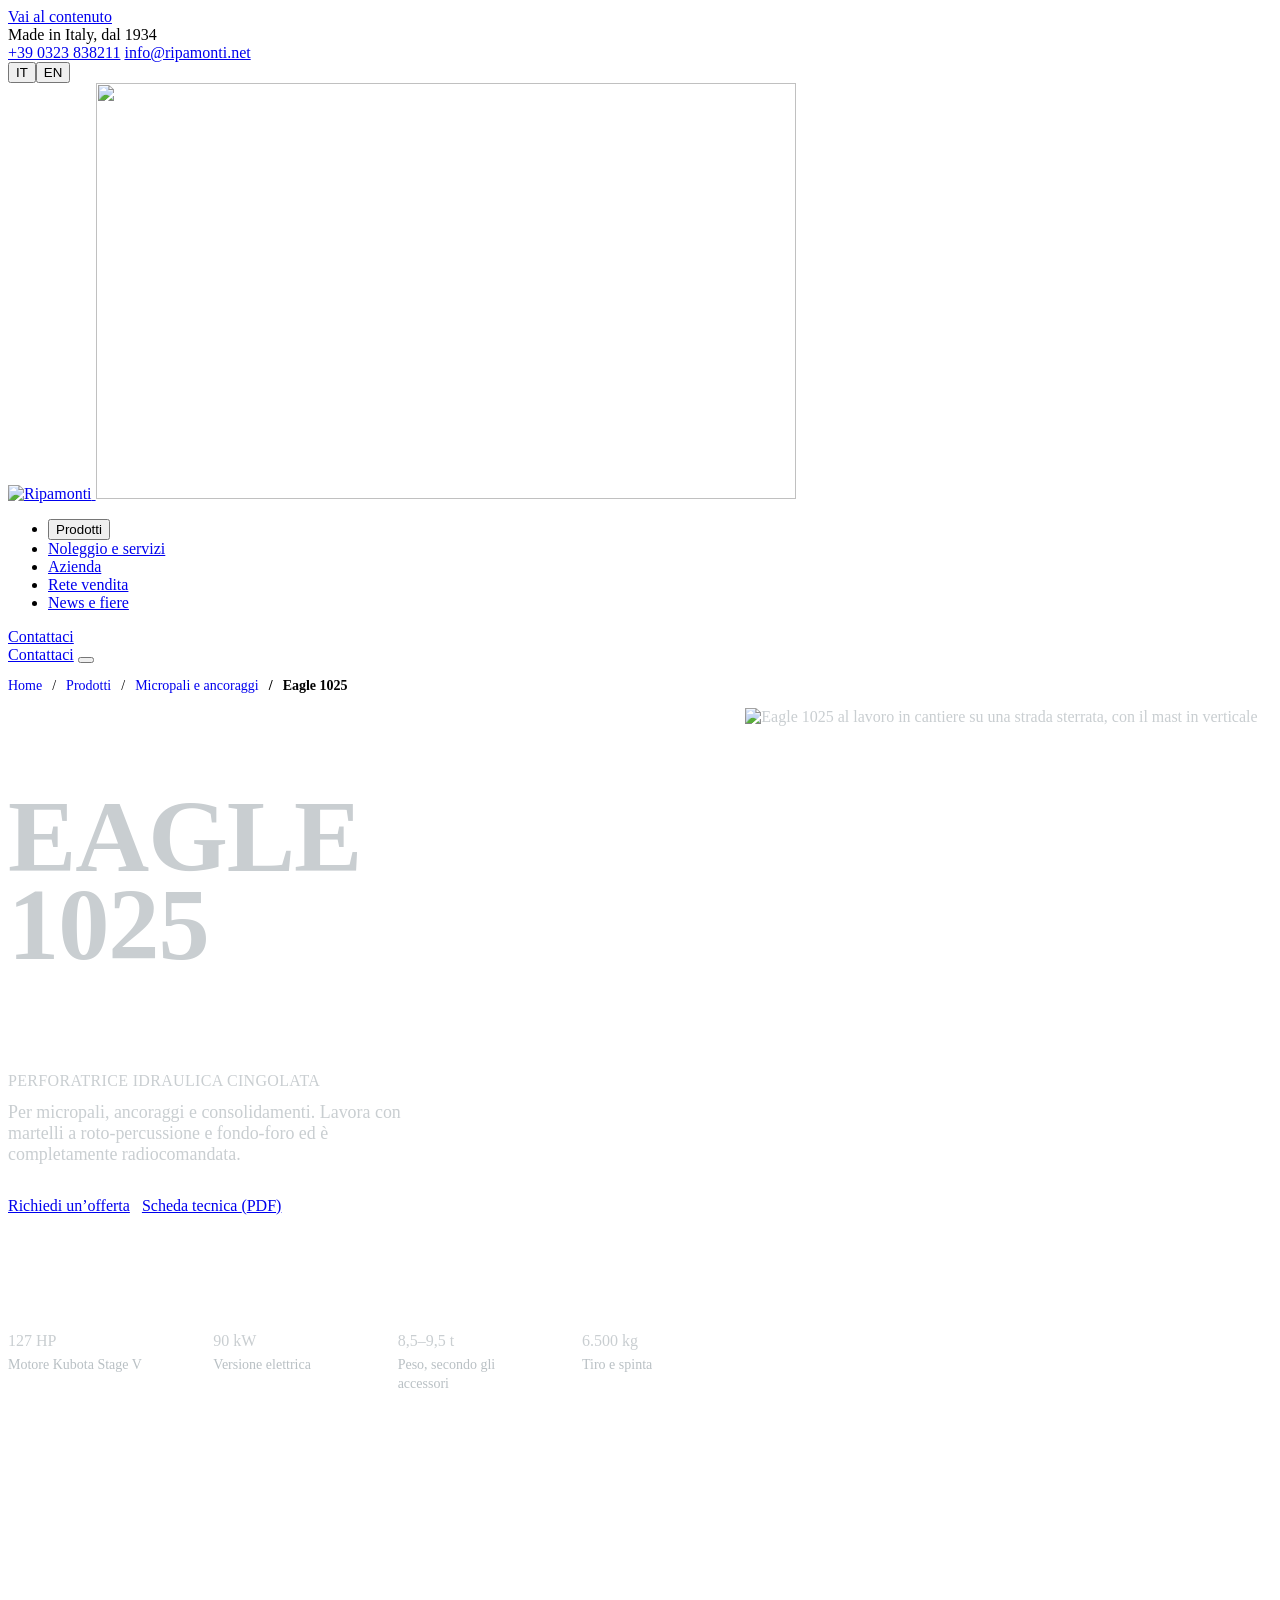
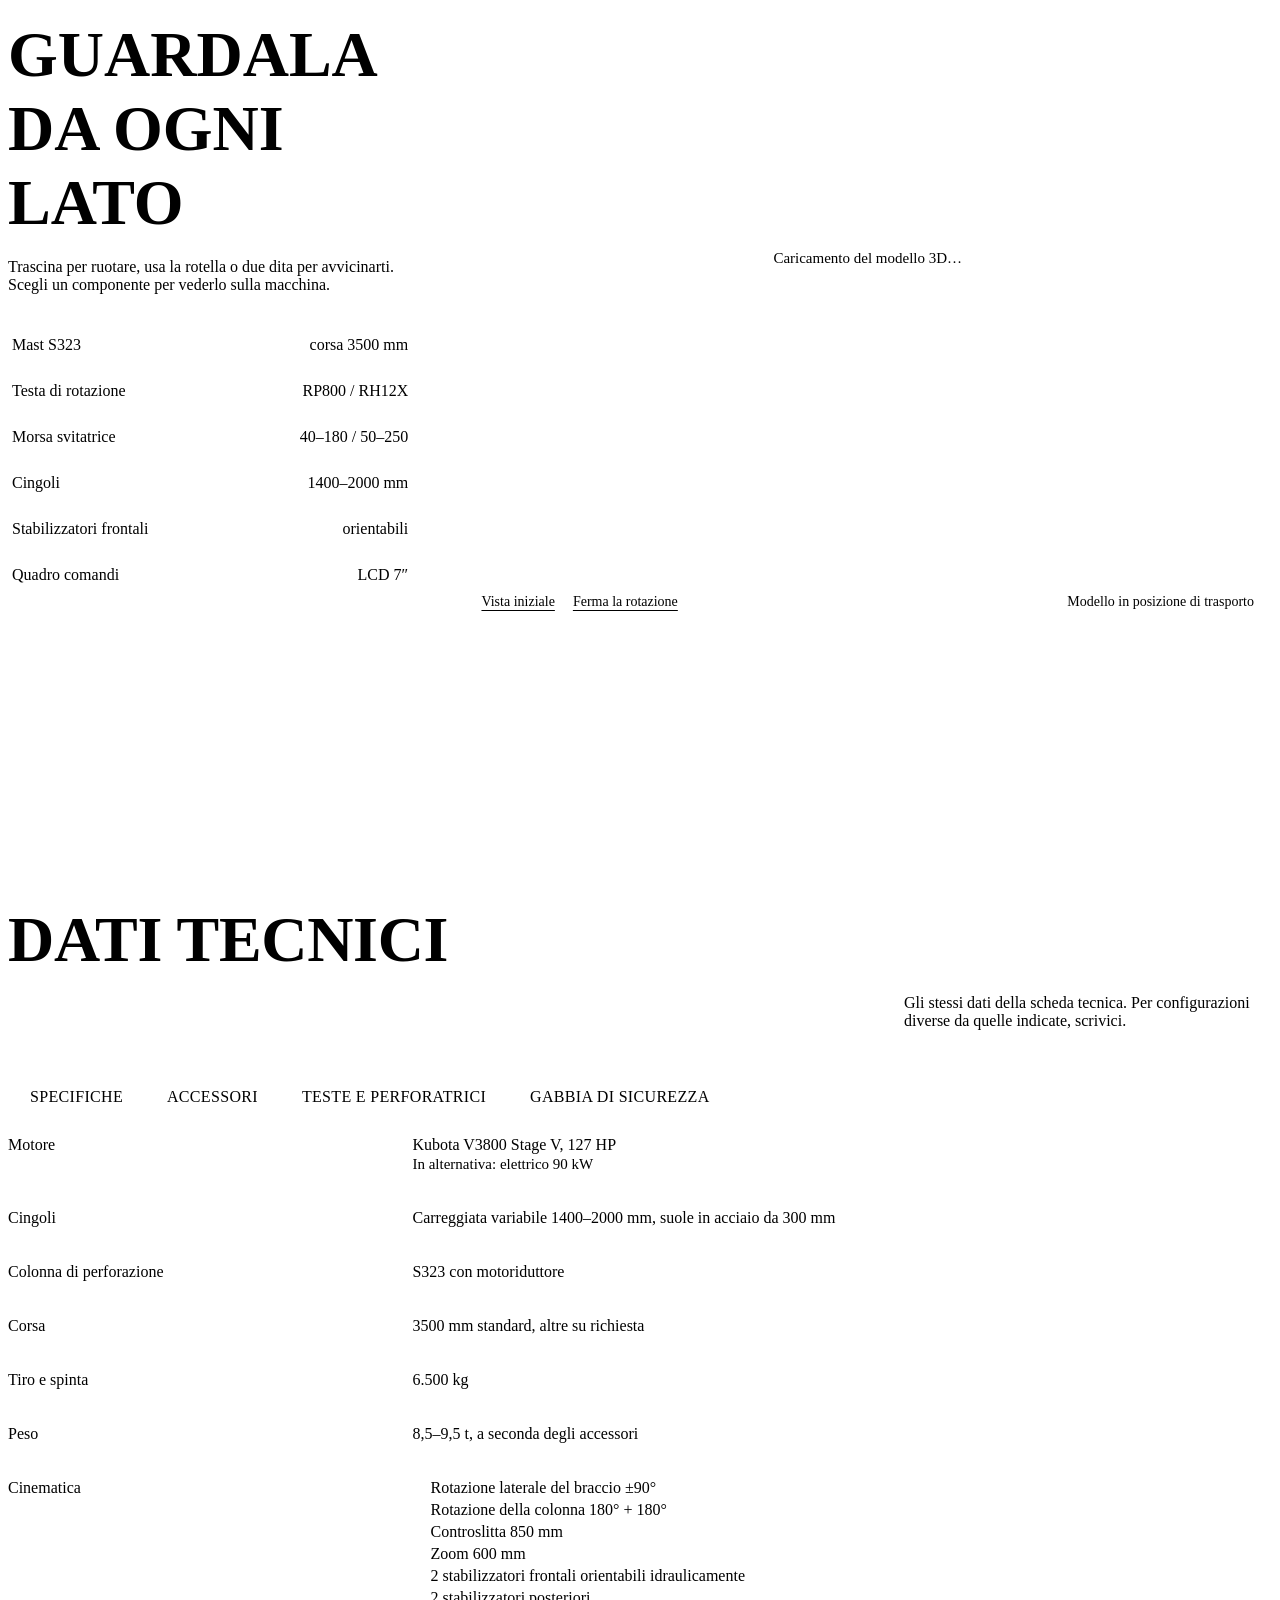
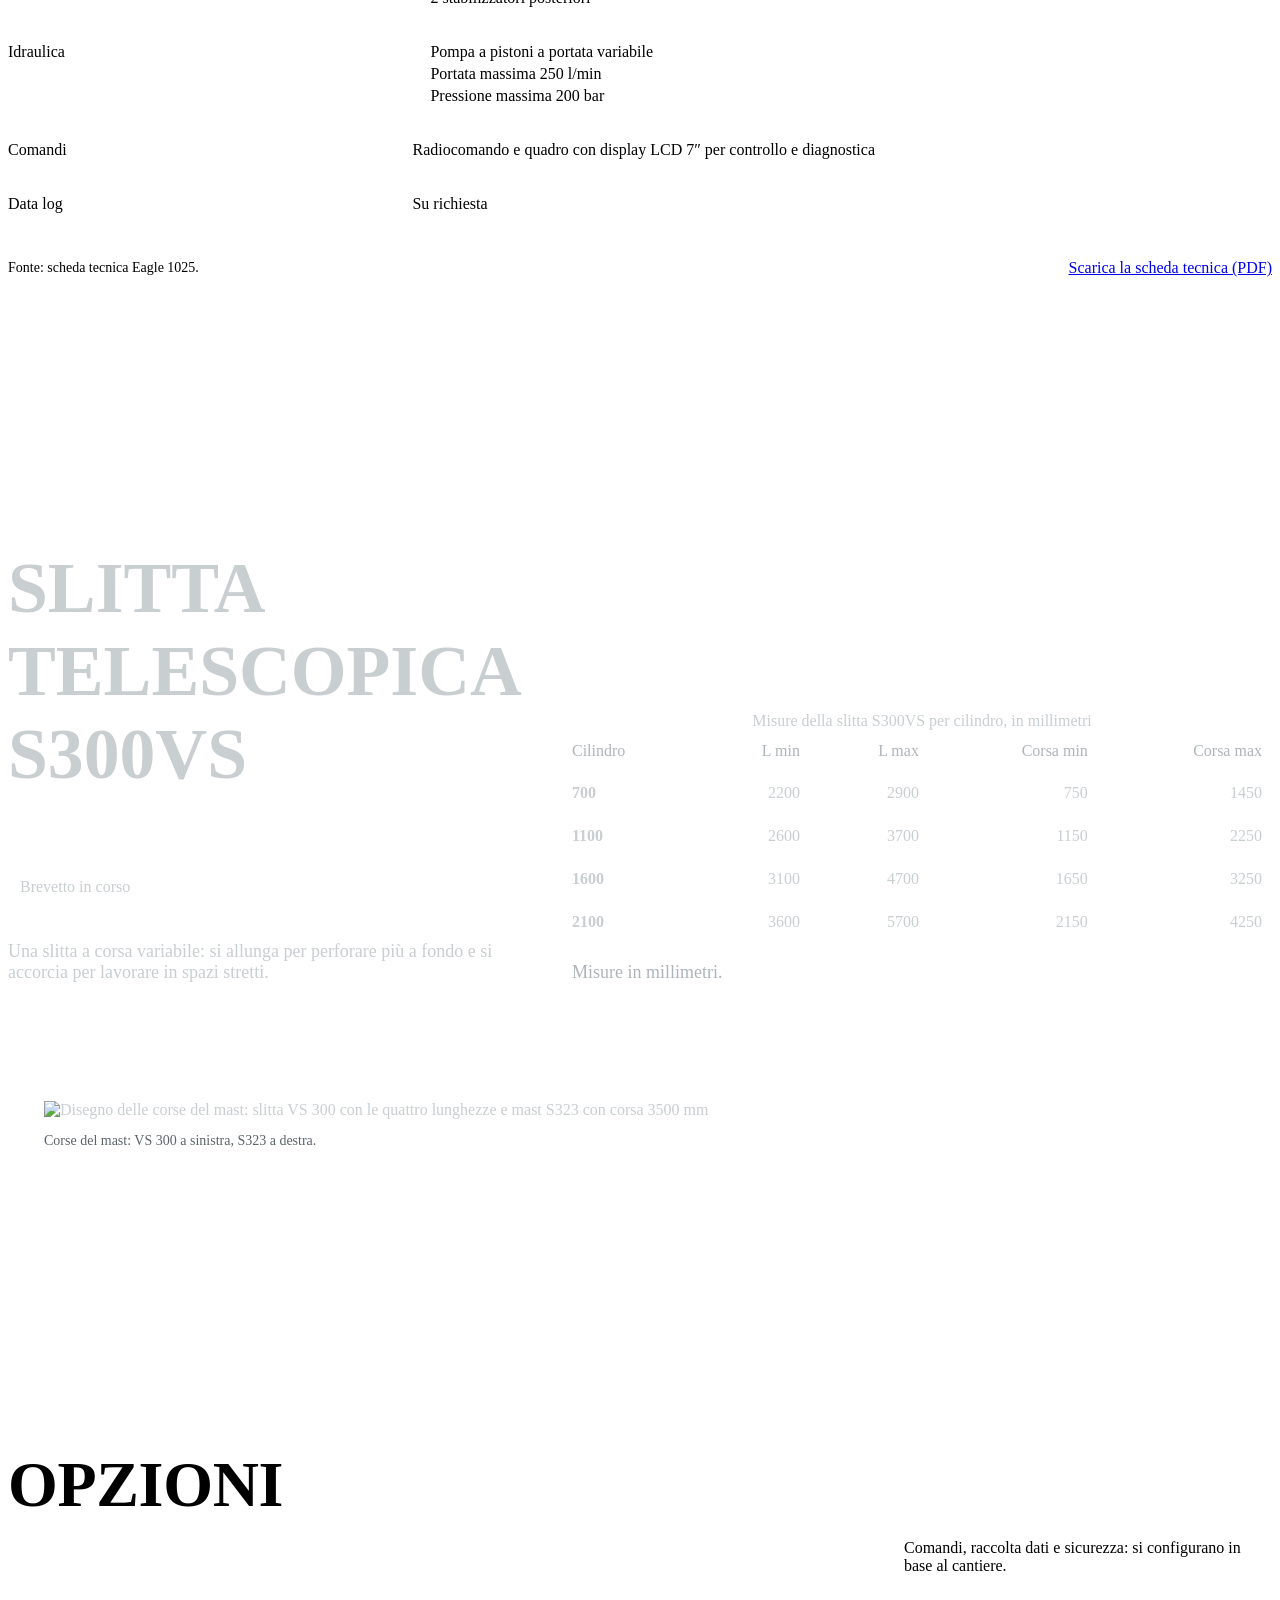
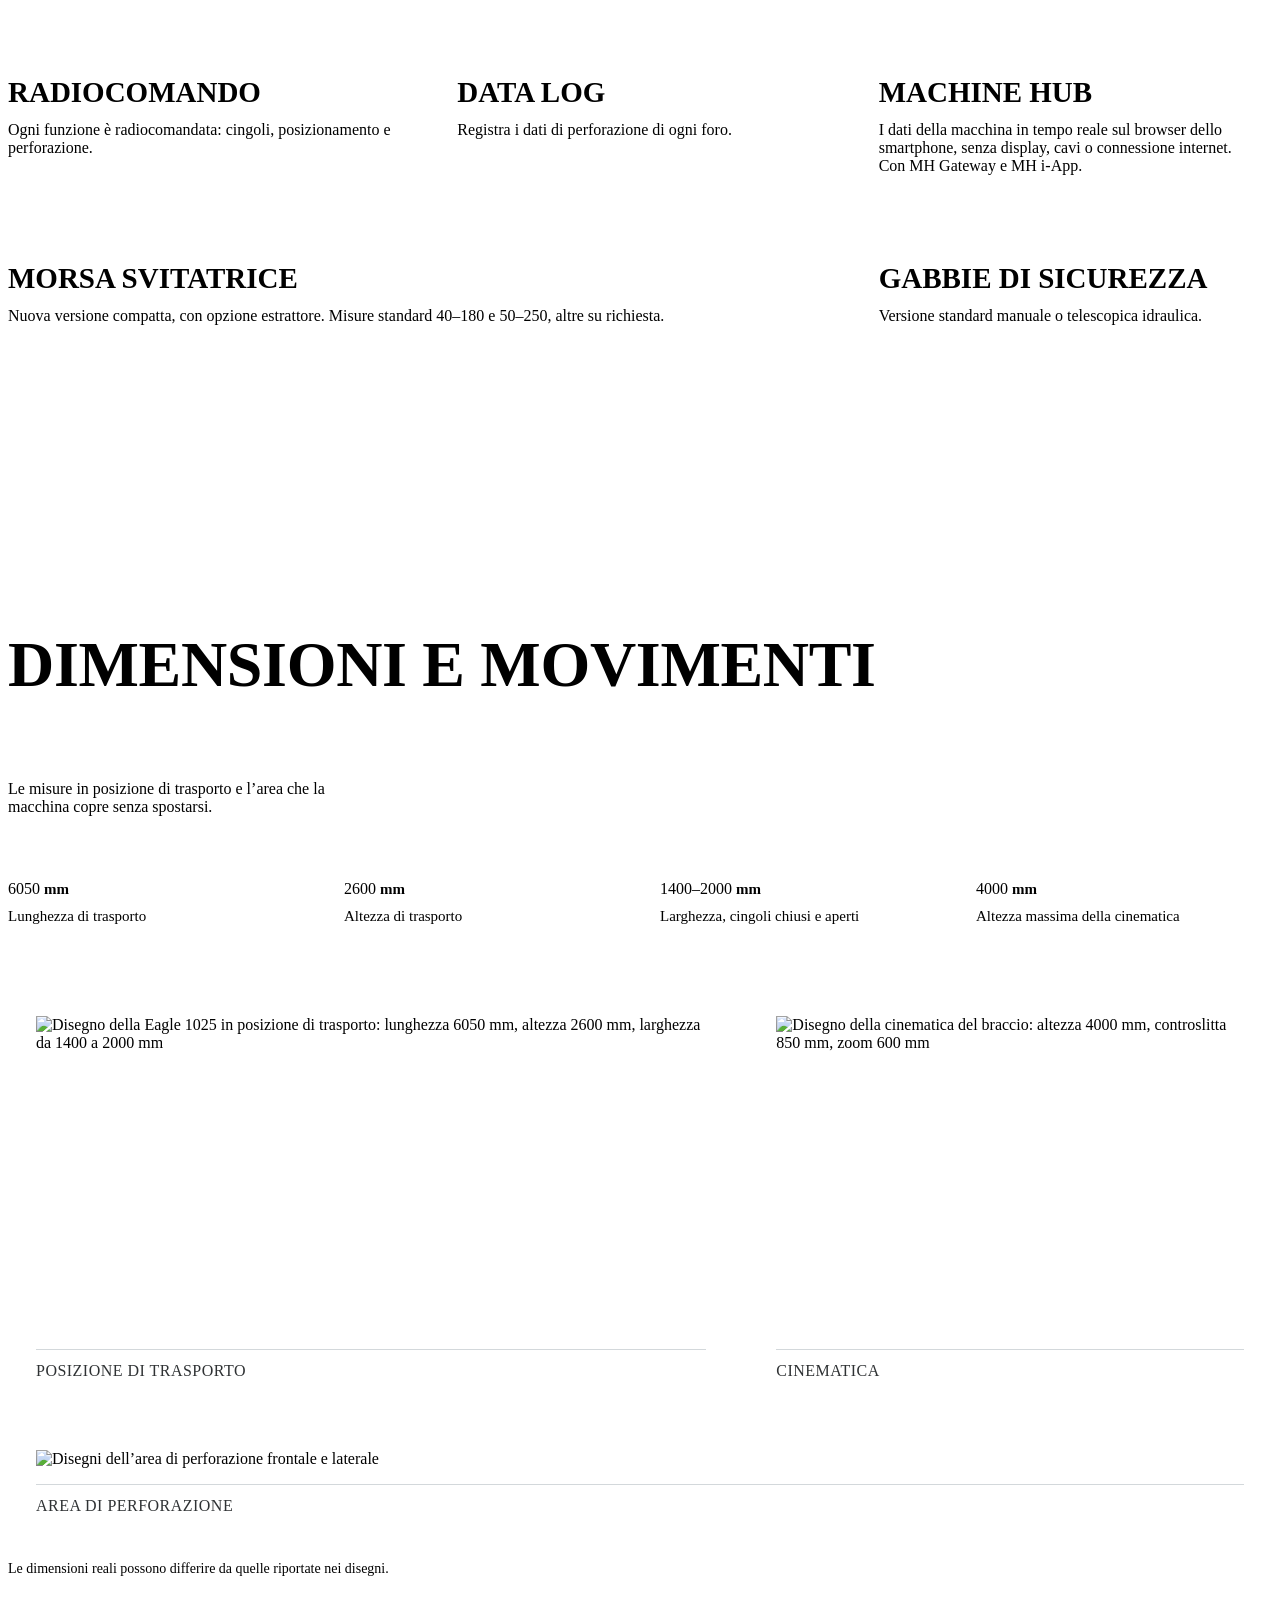
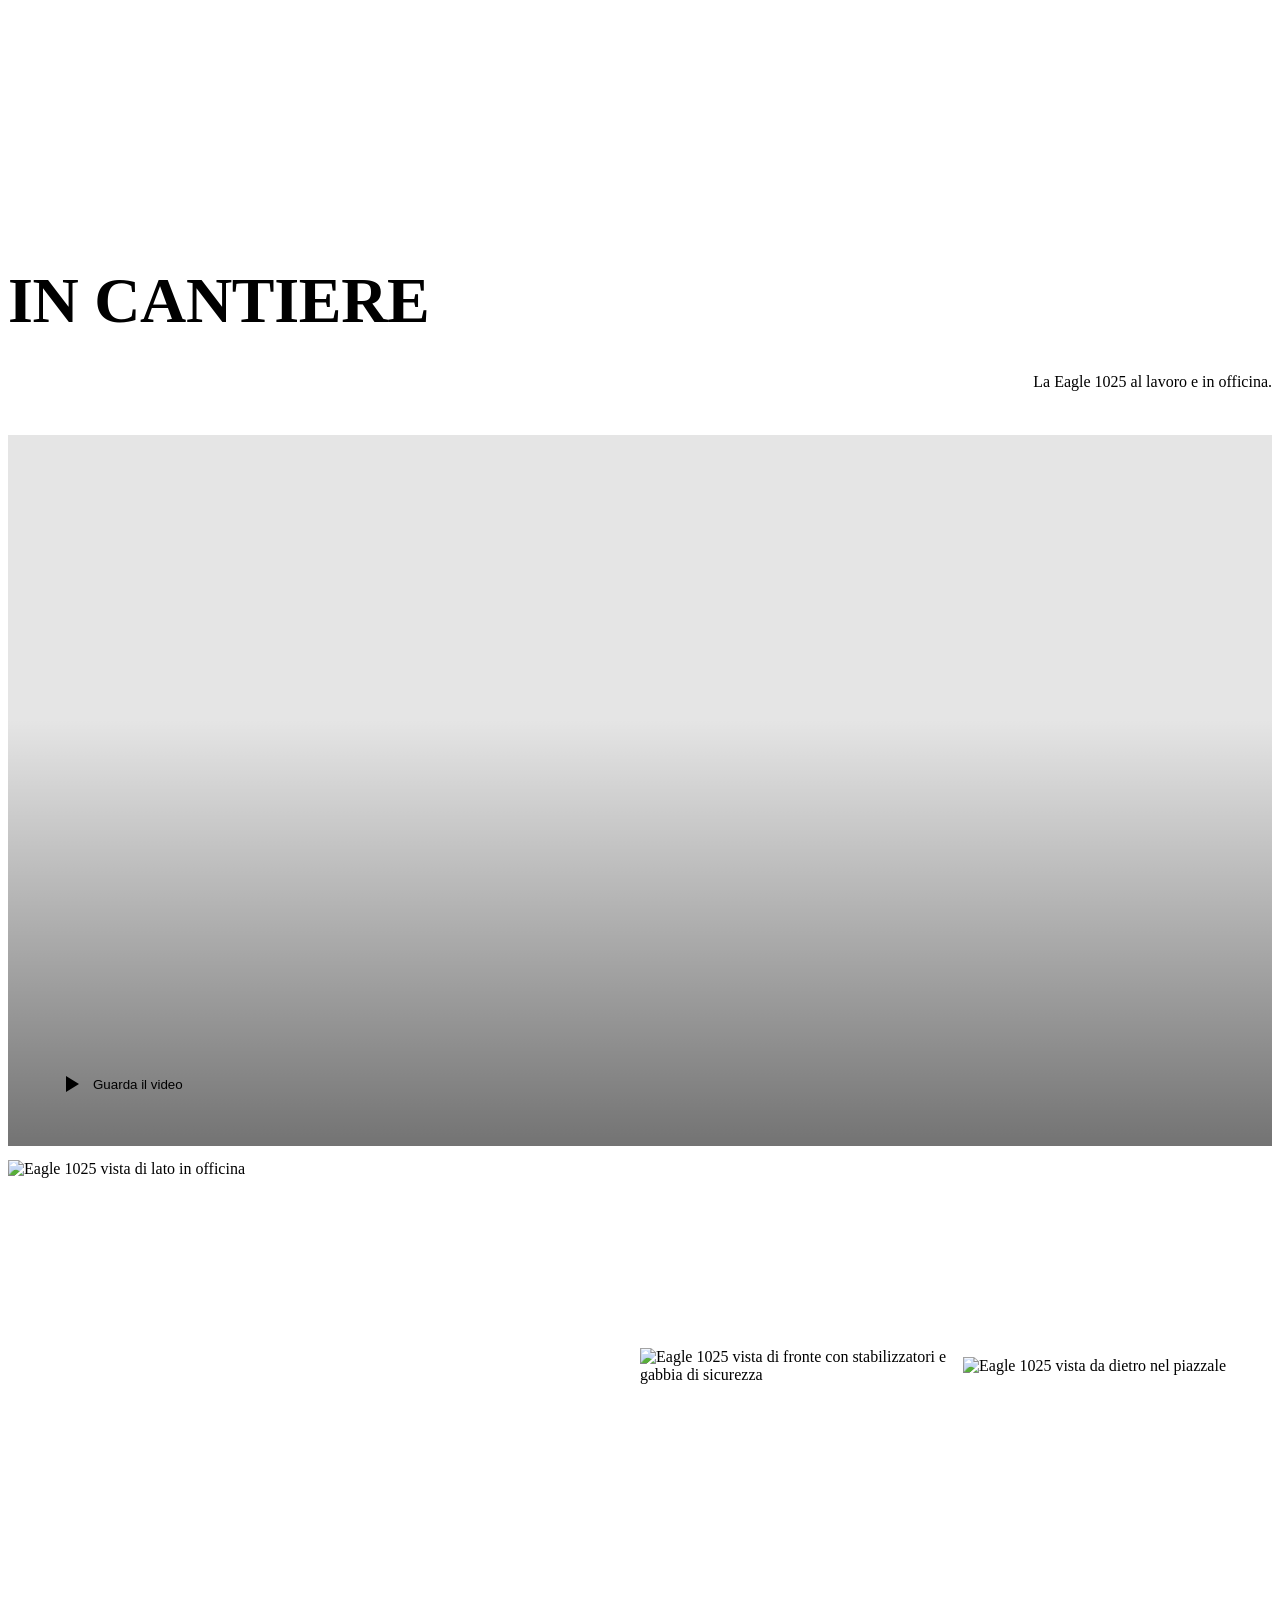
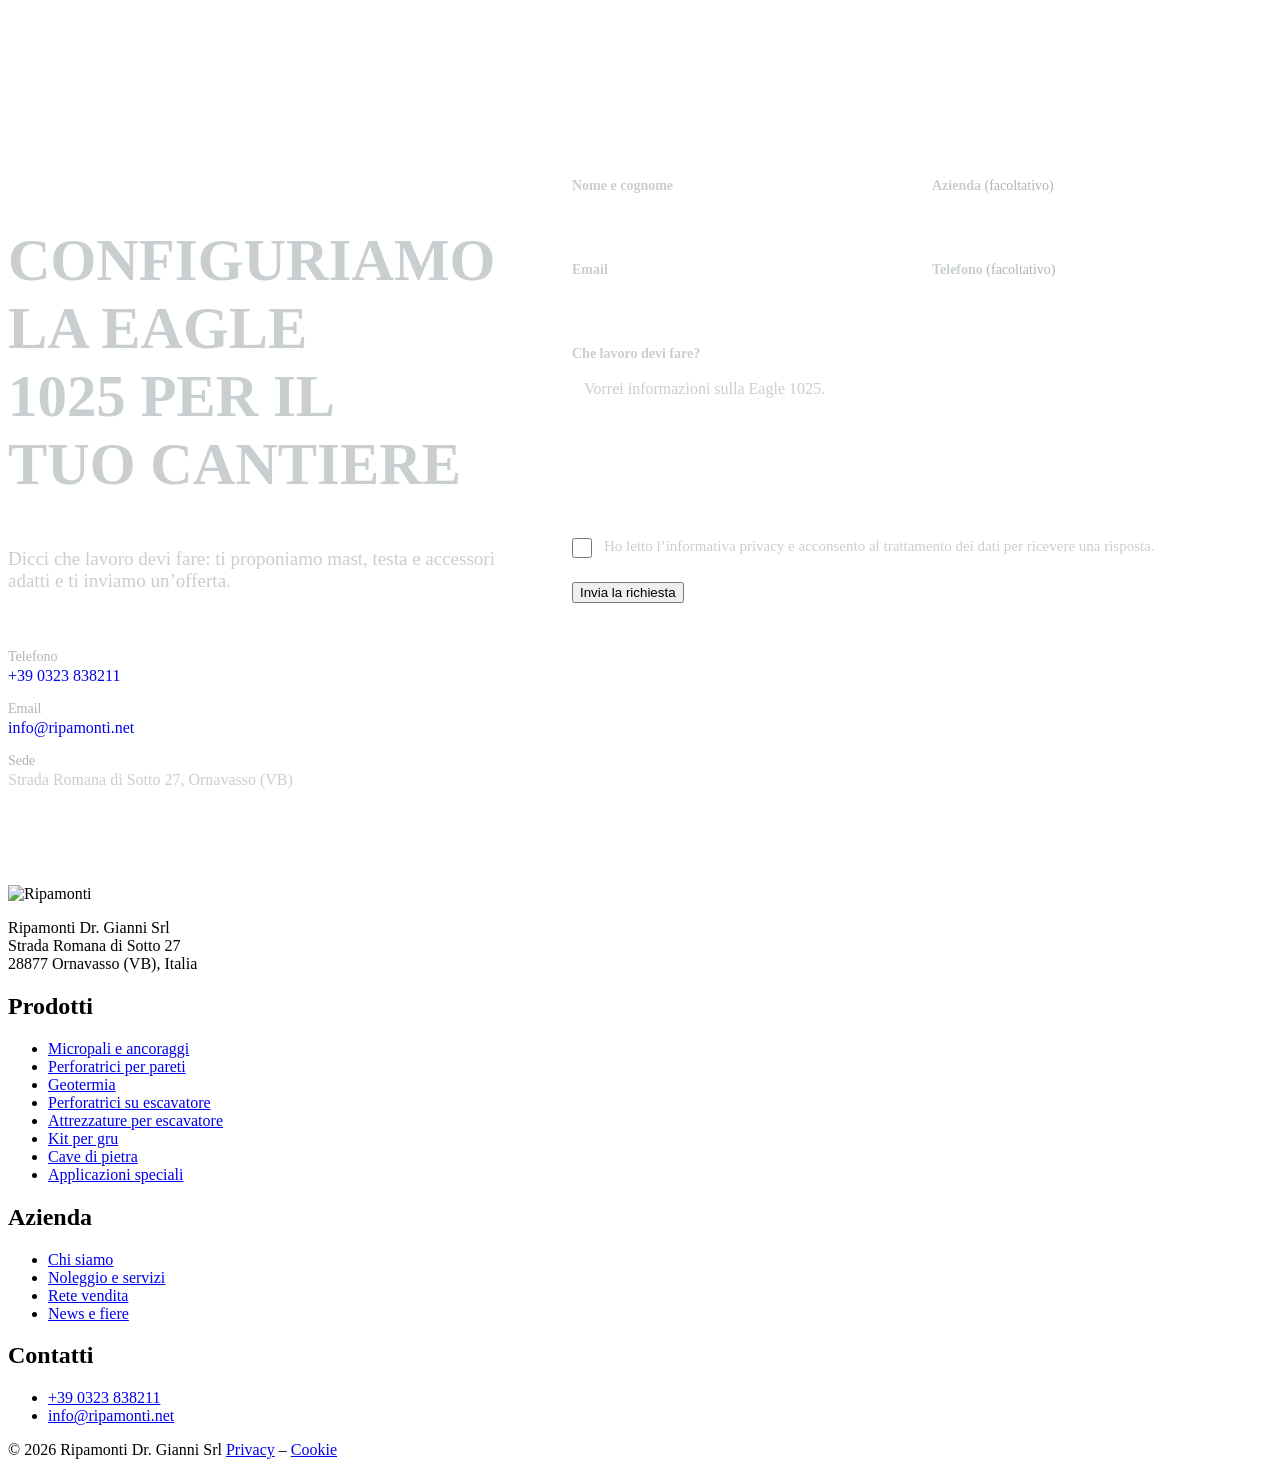
==== bozza home/eagle-1025.html @ e7fe104c "Rifai la scheda Eagle 1025 con header, footer e stile della home Aggiunge PRODUCT.md con il contesto" ====
<!doctype html>
<html lang="it">
<head>
<meta charset="utf-8">
<meta name="viewport" content="width=device-width, initial-scale=1, viewport-fit=cover">
<meta name="robots" content="noindex, nofollow">
<title>Eagle 1025 – Perforatrice idraulica cingolata | Ripamonti</title>
<meta name="description" content="Eagle 1025: perforatrice idraulica cingolata per micropali e ancoraggi, completamente radiocomandata. Motore Kubota Stage V da 127 HP o elettrico da 90 kW.">
<link rel="preload" href="assets/fonts/barlow-condensed-latin-700-normal.woff2" as="font" type="font/woff2" crossorigin>
<link rel="stylesheet" href="assets/css/site.css">
<style>
::selection{background:var(--ral7021);color:var(--white)}

/* breadcrumb */
.crumbs{border-bottom:1px solid var(--rule)}
.crumbs ol{list-style:none;margin:0;padding:14px 0;display:flex;flex-wrap:nowrap;overflow-x:auto;scrollbar-width:none;gap:4px 0;font-size:14px;color:var(--muted)}
.crumbs li{white-space:nowrap}
.crumbs li+li::before{content:"/";margin:0 10px;color:var(--ral7001)}
.crumbs a{text-decoration:none}.crumbs a:hover{color:var(--heading);text-decoration:underline;text-underline-offset:3px}
.crumbs [aria-current]{color:var(--heading);font-weight:600}

/* hero: dark panel + portrait photo */
.p-hero{background:var(--black);color:#C9CED1}
.p-hero .grid{display:grid;grid-template-columns:minmax(0,7fr) minmax(0,5fr);min-height:min(78vh,760px)}
.p-hero .copy{display:flex;flex-direction:column;justify-content:flex-end;padding:48px clamp(28px,4vw,64px) 0 max(var(--gut),calc((100vw - var(--wrap))/2 + var(--gut)))}
.p-hero h1{color:var(--white);text-transform:uppercase;font-weight:800;font-size:clamp(64px,8vw,118px);line-height:.86;letter-spacing:-.01em}
.p-hero h1 span{display:block;color:var(--ral7001)}
.p-hero .kind{font:600 clamp(22px,2.2vw,28px)/1.15 var(--display);color:var(--white);margin:18px 0 12px;text-transform:uppercase;letter-spacing:.02em}
.p-hero .lead{font-size:clamp(17px,1.4vw,19px);max-width:46ch;margin:0 0 32px}
.p-hero .actions{display:flex;flex-wrap:wrap;gap:12px}
.p-hero figure{margin:0;position:relative;overflow:hidden;background:var(--ral7021)}
.p-hero figure img{position:absolute;inset:0;width:100%;height:100%;object-fit:cover;object-position:50% 45%}
.keyspecs{list-style:none;margin:40px 0 0;padding:0;display:grid;grid-template-columns:repeat(4,1fr);border-top:1px solid rgba(255,255,255,.28)}
.keyspecs li{display:flex;flex-direction:column;gap:14px;padding:22px 20px 30px 0}
.keyspecs li+li{padding-left:20px;border-left:1px solid rgba(255,255,255,.18)}
.keyspecs .ico{width:40px;height:40px;background:var(--white);-webkit-mask:var(--i) left center/contain no-repeat;mask:var(--i) left center/contain no-repeat}
.keyspecs b{display:block;font:700 clamp(28px,2.6vw,38px)/1 var(--display);color:var(--white);white-space:nowrap}
.keyspecs small{display:block;font-size:14px;line-height:1.35;color:#B9C0C4;margin-top:6px}
@media (max-width:960px){
  .p-hero .grid{grid-template-columns:1fr;min-height:0}
  .p-hero figure{order:-1;aspect-ratio:4/3}
  .p-hero figure img{object-position:50% 60%}
  .p-hero .copy{padding:44px var(--gut) 0}
}
@media (max-width:640px){
  .keyspecs{grid-template-columns:1fr 1fr}
  .keyspecs li:nth-child(3){padding-left:0;border-left:0}
  .keyspecs li:nth-child(n+3){border-top:1px solid rgba(255,255,255,.18)}
}

/* sections (same rhythm as the home) */
.sec{padding:110px 0}
.sec.alt{background:var(--bg-alt)}
.sec-head{display:flex;flex-wrap:wrap;justify-content:space-between;align-items:flex-end;gap:24px 48px;margin-bottom:44px}
.sec-head h2{font-size:clamp(40px,5vw,68px);text-transform:uppercase;font-weight:800;letter-spacing:-.005em;text-wrap:balance}
.sec-head p{color:var(--muted);margin:0;max-width:46ch}
.note{font-size:14px;color:var(--muted);margin-top:18px}
@media (max-width:800px){.sec{padding:76px 0}}

/* 3D viewer */
.viewer{display:grid;grid-template-columns:minmax(0,4fr) minmax(0,8fr);gap:clamp(28px,4vw,64px);align-items:center}
.viewer h2{font-size:clamp(40px,5vw,68px);text-transform:uppercase;font-weight:800;margin-bottom:18px}
.viewer .intro{color:var(--muted)}
.hs-list{list-style:none;margin:28px 0 0;padding:0;border-top:2px solid var(--heading)}
.hs-list li{border-bottom:1px solid var(--rule)}
.hs-list button{all:unset;box-sizing:border-box;display:flex;justify-content:space-between;align-items:baseline;gap:16px;width:100%;padding:14px 4px;cursor:pointer;font:700 21px/1.1 var(--display);color:var(--heading)}
.hs-list button span{font:500 15px var(--body);color:var(--muted);text-align:right}
.hs-list button:hover{background:var(--bg)}
.hs-list button[aria-pressed="true"]{background:var(--heading);color:var(--bg);padding-left:14px}
.hs-list button[aria-pressed="true"] span{color:inherit}
.hs-list button:focus-visible{outline:2px solid var(--focus);outline-offset:2px}
.stage{position:relative;background:var(--bg)}
model-viewer{display:block;width:100%;height:clamp(360px,52vw,640px);background:transparent;--poster-color:transparent;--progress-bar-color:var(--ral7021)}
model-viewer::part(default-progress-bar){display:none}
.hs{all:unset;display:block;width:14px;height:14px;border-radius:50%;background:var(--black);box-shadow:0 0 0 4px var(--white),0 2px 8px 4px rgba(0,0,0,.22);cursor:pointer;position:relative}
.hs .tag{display:none;position:absolute;left:24px;top:50%;transform:translateY(-50%);white-space:nowrap;background:var(--black);color:var(--white);font:600 14px/1 var(--body);padding:8px 12px 9px;pointer-events:none}
.hs .tag b{display:block;font:700 19px/1.05 var(--display);margin-top:3px}
.hs:hover .tag,.hs:focus-visible .tag,.hs.active .tag{display:block}
.hs.active{box-shadow:0 0 0 6px var(--white),0 2px 10px 6px rgba(0,0,0,.25)}
.hs[data-visible=false]{opacity:0;pointer-events:none}
.hs:focus-visible{outline:2px solid var(--focus);outline-offset:6px}
.loading{position:absolute;inset:auto 0 50%;text-align:center;color:var(--muted);font-size:15px;pointer-events:none}
model-viewer[loaded]+.loading{display:none}
.tools{display:flex;flex-wrap:wrap;align-items:center;gap:10px 18px;padding:14px 18px;border-top:1px solid var(--rule);font-size:14px;color:var(--muted)}
.tools button{background:none;border:0;padding:6px 0;font:600 15px var(--body);color:var(--heading);cursor:pointer;text-decoration:underline;text-underline-offset:4px}
.tools span{margin-left:auto}
@media (max-width:960px){.viewer{grid-template-columns:1fr}.viewer>div:first-child{order:1}}
@media (max-width:560px){.tools span{margin-left:0;width:100%}}

/* tech data */
.tabs{display:flex;flex-wrap:nowrap;overflow-x:auto;scrollbar-width:none;gap:0;border-bottom:2px solid var(--heading);margin-bottom:0}
.tabs button{flex:none;white-space:nowrap;background:none;border:0;padding:14px 22px 12px;font:700 20px/1 var(--display);text-transform:uppercase;letter-spacing:.02em;color:var(--muted);cursor:pointer}
.tabs button:hover{color:var(--heading)}
.tabs button[aria-selected="true"]{background:var(--heading);color:var(--bg);clip-path:polygon(0 0,calc(100% - 10px) 0,100% 100%,0 100%)}
.tabs button:focus-visible{outline:2px solid var(--focus);outline-offset:-4px}
.spec{width:100%;border-collapse:collapse;font-variant-numeric:tabular-nums}
.spec th,.spec td{text-align:left;vertical-align:top;padding:18px 0;border-bottom:1px solid var(--rule)}
.spec th{width:32%;padding-right:24px;font:700 21px/1.2 var(--display);color:var(--heading)}
.spec td small{display:block;color:var(--muted);font-size:15px;margin-top:2px}
.spec ul{margin:0;padding:0;list-style:none}
.spec li+li{margin-top:4px}
.spec li::before{content:"";display:inline-block;width:8px;height:2px;background:var(--ral7001);margin:0 10px 4px 0}
.tabs-foot{display:flex;flex-wrap:wrap;justify-content:space-between;align-items:center;gap:16px;margin-top:28px}
@media (max-width:640px){
  .tabs button{padding:12px 14px 10px;font-size:17px}
  .spec th,.spec td{display:block;width:auto;padding:0}
  .spec th{padding-top:16px;border-bottom:0}
  .spec td{padding:4px 0 16px}
}

/* S300VS – dark band */
.vs{background:var(--panel);color:#C9CED1}
.vs .wrap{display:grid;grid-template-columns:minmax(0,5fr) minmax(0,7fr);gap:clamp(32px,5vw,80px);align-items:center;padding-top:100px;padding-bottom:100px}
.vs h2{color:var(--white);font-size:clamp(48px,5.6vw,84px);text-transform:uppercase;font-weight:800}
.badge{display:inline-block;background:var(--white);color:var(--black);font:700 15px var(--body);padding:5px 20px 5px 12px;clip-path:polygon(0 0,100% 0,calc(100% - 10px) 100%,0 100%);margin:18px 0 22px}
.vs p{font-size:18px}
.vs table{width:100%;border-collapse:collapse;margin-top:28px;font-variant-numeric:tabular-nums;color:var(--white)}
.vs th,.vs td{padding:12px 10px;text-align:right;border-bottom:1px solid rgba(255,255,255,.16)}
.vs th:first-child,.vs td:first-child{text-align:left;padding-left:0}
.vs thead th{font:600 13px var(--body);color:#AEB5B9;border-bottom:2px solid var(--white)}
.vs td{font:600 20px/1 var(--display)}
.vs td:first-child{font-weight:800}
.vs .note{color:#AEB5B9}
.vs figure{margin:0;background:var(--white);padding:clamp(18px,3vw,36px)}
.vs figure img{width:100%;height:auto}
.vs figcaption{font-size:14px;color:#5B6469;margin-top:14px}
@media (max-width:960px){.vs .wrap{grid-template-columns:1fr;padding-top:72px;padding-bottom:72px}}
@media (max-width:420px){.vs th,.vs td{padding:10px 5px}.vs td{font-size:17px}}
/* wide drawings stay legible on phones: they scroll sideways instead of shrinking */
.scroll-x{overflow-x:auto;-webkit-overflow-scrolling:touch}


/* options */
.opts{list-style:none;margin:0;padding:0;display:grid;grid-template-columns:repeat(3,1fr);border-top:2px solid var(--heading)}
.opts li{padding:28px 28px 30px 0;border-bottom:1px solid var(--rule)}
.opts li:not(:nth-child(3n+1)){padding-left:28px;border-left:1px solid var(--rule)}
.opts h3{font-size:29px;margin-bottom:12px;text-transform:uppercase}
.opts p{font-size:16px;margin:0}
.opts li.wide{grid-column:span 2}
@media (max-width:900px){
  .opts{grid-template-columns:1fr 1fr}
  .opts li,.opts li:not(:nth-child(3n+1)){padding:26px 24px 28px 0;border-left:0}
  .opts li:nth-child(even){padding-left:24px;border-left:1px solid var(--rule)}
  .opts li.wide{grid-column:auto}
}
@media (max-width:600px){.opts{grid-template-columns:1fr}.opts li:nth-child(even){padding-left:0;border-left:0}}

/* dimensions */
.keydims{list-style:none;margin:0 0 40px;padding:0;display:grid;grid-template-columns:repeat(4,1fr);border-top:2px solid var(--heading)}
.keydims li{padding:20px 20px 22px 0;border-bottom:1px solid var(--rule)}
.keydims li+li{padding-left:20px;border-left:1px solid var(--rule)}
.keydims b{display:block;font:700 clamp(30px,3vw,44px)/1 var(--display);color:var(--heading);font-variant-numeric:tabular-nums;white-space:nowrap}
.keydims b small{font-size:15px;font-weight:600;margin-left:4px;color:var(--muted)}
.keydims span{display:block;font-size:15px;color:var(--muted);margin-top:8px;line-height:1.35}
.dims{display:grid;grid-template-columns:896fr 646fr;gap:14px}
.dims figure{margin:0;background:var(--white);padding:clamp(16px,2.4vw,28px);display:flex;flex-direction:column;justify-content:space-between}
.dims figure.wide{grid-column:1/-1}
.dims img{width:100%;height:auto}
.dims figcaption{font:700 18px var(--display);text-transform:uppercase;letter-spacing:.03em;color:#2F3234;margin-top:16px;padding-top:12px;border-top:1px solid #D3D8DB}
@media (max-width:860px){
  .keydims{grid-template-columns:1fr 1fr}
  .keydims li:nth-child(3){padding-left:0;border-left:0}
  .dims{grid-template-columns:1fr}
}

/* job site */
.video{position:relative;aspect-ratio:16/9;background:var(--ral7021) var(--thumb) center/cover;overflow:hidden}
.video::before{content:"";position:absolute;inset:0;background:linear-gradient(0deg,rgba(0,0,0,.55),rgba(0,0,0,.1) 60%);pointer-events:none}
.video button{position:absolute;inset:0;width:100%;border:0;background:none;cursor:pointer;display:flex;align-items:flex-end;justify-content:flex-start;padding:clamp(18px,3vw,36px)}
.video button span{display:inline-flex;align-items:center;gap:14px;background:var(--white);color:var(--black);font:600 17px var(--body);min-height:52px;padding:0 30px 0 22px;clip-path:polygon(0 0,100% 0,calc(100% - var(--slant)) 100%,0 100%);transition:background-color .15s}
.video button span::before{content:"";width:0;height:0;border-left:13px solid currentColor;border-top:8px solid transparent;border-bottom:8px solid transparent}
.video button:hover span{background:var(--mist)}
.video button:focus-visible{outline:3px solid var(--white);outline-offset:-8px}
.video iframe{position:absolute;inset:0;width:100%;height:100%;border:0}
.gallery{display:grid;grid-template-columns:2fr 1fr 1fr;gap:14px;margin-top:14px}
.gallery button{all:unset;display:block;cursor:zoom-in;overflow:hidden;background:var(--ral7021);aspect-ratio:3/4}
.gallery button:first-child{aspect-ratio:auto;position:relative}
.gallery button:first-child img{position:absolute;inset:0}
.gallery img{width:100%;height:100%;object-fit:cover;transition:transform .5s ease}
.gallery button:hover img{transform:scale(1.035)}
.gallery button:focus-visible{outline:2px solid var(--focus);outline-offset:3px}
@media (max-width:700px){.gallery{grid-template-columns:1fr 1fr}.gallery button:first-child{grid-column:1/-1;aspect-ratio:4/3}}
.lb{border:0;padding:0;background:transparent;max-width:min(94vw,1400px);max-height:92vh}
.lb::backdrop{background:rgba(0,0,0,.88)}
.lb img{max-width:100%;max-height:86vh;width:auto;margin:0 auto}
.lb button{display:block;margin:0 0 10px auto;background:var(--white);color:var(--black);border:0;font:600 15px var(--body);padding:10px 16px;cursor:pointer}

/* contact band with form */
.reach{background:var(--panel);color:#C9CED1}
.reach .wrap{display:grid;grid-template-columns:minmax(0,5fr) minmax(0,7fr);gap:clamp(36px,5vw,80px);padding-top:96px;padding-bottom:96px}
.reach h2{color:var(--white);font-size:clamp(40px,4.6vw,68px);text-transform:uppercase;font-weight:800;text-wrap:balance}
.reach .intro{margin:22px 0 32px;font-size:19px}
.reach dl{margin:0;display:grid;gap:16px;border-top:1px solid rgba(255,255,255,.2);padding-top:24px}
.reach dt{font-size:14px;color:#AEB5B9}
.reach dd{margin:2px 0 0;font:700 26px/1.15 var(--display);color:var(--white)}
.reach dd a{text-decoration:none}.reach dd a:hover{text-decoration:underline}
.form{display:grid;grid-template-columns:1fr 1fr;gap:18px 20px;align-content:start}
.form .full{grid-column:1/-1}
.form label{display:block;font-size:14px;font-weight:600;color:var(--white);margin-bottom:6px}
.form label .opt{font-weight:400;color:#AEB5B9}
.form input,.form textarea{width:100%;font:400 17px/1.4 var(--body);color:var(--white);background:rgba(255,255,255,.06);border:0;border-bottom:2px solid rgba(255,255,255,.4);padding:12px 12px;border-radius:0;caret-color:var(--white)}
.form textarea{resize:vertical;min-height:120px}
.form input:hover,.form textarea:hover{border-bottom-color:rgba(255,255,255,.7)}
.form input:focus,.form textarea:focus{outline:0;border-bottom-color:var(--white);background:rgba(255,255,255,.1)}
.form input:focus-visible,.form textarea:focus-visible{outline:2px solid var(--white);outline-offset:2px}
.form [aria-invalid="true"]{border-bottom-color:#E8A0A0}
.form .check{display:flex;gap:12px;align-items:flex-start;font-weight:400;color:#C9CED1;font-size:15px;line-height:1.45}
.form .check input{width:20px;height:20px;flex:none;margin:2px 0 0;accent-color:var(--white)}
.form-msg{grid-column:1/-1;margin:0;min-height:1.5em;font-size:15px;color:var(--white)}
.reach .btn:focus-visible{outline-color:var(--white)}
@media (max-width:960px){.reach .wrap{grid-template-columns:1fr;padding-top:72px;padding-bottom:72px}}
@media (max-width:520px){.form{grid-template-columns:1fr}}
@media (max-width:700px){.vs .scroll-x img,.dims .scroll-x img{width:auto;max-width:none;height:260px}}
@media (max-width:700px){.dims figure.wide .scroll-x img{height:520px}}
.vs .wrap{grid-template-columns:1fr}
.vs .top{display:grid;grid-template-columns:minmax(0,5fr) minmax(0,7fr);gap:clamp(32px,5vw,80px);align-items:end}
@media (max-width:960px){.vs .top{grid-template-columns:1fr;gap:0}}
.nw{white-space:nowrap}
.vs .wrap>*,.dims>*,.scroll-x{min-width:0}
</style>
</head>
<body>
<a class="skip" href="#main">Vai al contenuto</a>

<div class="util">
  <div class="wrap">
    <span><span class="flag" aria-hidden="true"></span>Made in Italy, dal 1934</span>
    <div class="right">
      <a class="hide-s" href="tel:+390323838211">+39 0323 838211</a>
      <a class="hide-s" href="mailto:info@ripamonti.net">info@ripamonti.net</a>
      <div class="lang" role="group" aria-label="Lingua">
        <button type="button" aria-pressed="true">IT</button><button type="button" aria-pressed="false">EN</button>
      </div>
    </div>
  </div>
</div>

<header class="site-head">
  <div class="wrap bar">
    <a class="brand" href="index.html" aria-label="Ripamonti, home">
      <img class="on-light" src="assets/img/logo-ripamonti-nero.png" alt="Ripamonti" width="700" height="402">
      <img class="on-dark" src="assets/img/logo-ripamonti-bianco.png" alt="" width="700" height="416">
    </a>
    <nav class="mainnav" aria-label="Menu principale">
      <ul>
        <li>
          <button class="item" type="button" data-mega aria-expanded="false" aria-controls="mega-prodotti" aria-current="page">Prodotti <span class="chev" aria-hidden="true"></span></button>
          <div class="mega" id="mega-prodotti" hidden>
            <div class="wrap">
              <ul>
                <li><a href="eagle-1025.html"><img src="assets/img/home/cat-micropali.jpg" alt=""><span><b>Micropali e ancoraggi</b><small>Birdie, Eagle, Minimek</small></span></a></li>
                <li><a href="#"><img src="assets/img/home/cat-pareti.jpg" alt=""><span><b>Perforatrici per pareti</b><small>Speedy Drill, per lavori in parete e in fune</small></span></a></li>
                <li><a href="#"><img src="assets/img/home/cat-geotermia.jpg" alt=""><span><b>Geotermia</b><small>Georig 520, 620, 820</small></span></a></li>
                <li><a href="#"><img src="assets/img/home/cat-escavatore-perforatrici.jpg" alt=""><span><b>Perforatrici su escavatore</b><small>Excavator Drill ED</small></span></a></li>
                <li><a href="#"><img src="assets/img/home/cat-escavatore-attrezzature.jpg" alt=""><span><b>Attrezzature per escavatore</b><small>Serie EX, slitte da montare sul braccio</small></span></a></li>
                <li><a href="#"><img src="assets/img/home/cat-gru.jpg" alt=""><span><b>Kit di perforazione per gru</b><small>Per lavorare dove l’escavatore non arriva</small></span></a></li>
                <li><a href="#"><img src="assets/img/home/cat-cave.jpg" alt=""><span><b>Cave di pietra</b><small>ED Cava, RLD, serie TB</small></span></a></li>
                <li><a href="#"><img src="assets/img/home/cat-speciali.jpg" alt=""><span><b>Applicazioni speciali</b><small>TBM e macchine su misura</small></span></a></li>
                <li class="all"><a href="index.html#linee">Tutte le linee di prodotto</a></li>
              </ul>
              <a class="feat" href="eagle-1025.html">
                <img src="assets/img/eagle-lato.jpg" alt="">
                <div><em>Novità</em><b>Eagle 1025</b><span>Perforatrice idraulica cingolata, anche in versione elettrica.</span></div>
              </a>
            </div>
          </div>
        </li>
        <li><a class="item" href="index.html#servizi">Noleggio e servizi</a></li>
        <li><a class="item" href="index.html#azienda">Azienda</a></li>
        <li><a class="item" href="#">Rete vendita</a></li>
        <li><a class="item" href="#">News e fiere</a></li>
      </ul>
      <a class="btn mobile-cta" href="#contatti">Contattaci</a>
    </nav>
    <a class="btn cta" href="#contatti">Contattaci</a>
    <button class="burger" type="button" aria-expanded="false" aria-label="Apri il menu"><span></span></button>
  </div>
</header>

<main id="main">
  <nav class="crumbs" aria-label="Percorso">
    <div class="wrap">
      <ol>
        <li><a href="index.html">Home</a></li>
        <li><a href="index.html#linee">Prodotti</a></li>
        <li><a href="#">Micropali e ancoraggi</a></li>
        <li aria-current="page">Eagle 1025</li>
      </ol>
    </div>
  </nav>

  <section class="p-hero" aria-labelledby="h1">
    <div class="grid">
      <div class="copy">
        <h1 id="h1">Eagle <span>1025</span></h1>
        <p class="kind">Perforatrice idraulica cingolata</p>
        <p class="lead">Per micropali, ancoraggi e consolidamenti. Lavora con martelli a roto-percussione e fondo-foro ed è completamente radiocomandata.</p>
        <div class="actions">
          <a class="btn light" href="#contatti">Richiedi un’offerta</a>
          <a class="btn line light" href="assets/doc/Eagle-1025-scheda-tecnica.pdf" download>Scheda tecnica <span class="sr">(</span>PDF<span class="sr">)</span></a>
        </div>
        <ul class="keyspecs" aria-label="Dati principali">
          <li><span class="ico" style="--i:url(assets/img/ico-motore.png)" aria-hidden="true"></span><span><b>127 HP</b><small>Motore Kubota Stage V</small></span></li>
          <li><span class="ico" style="--i:url(assets/img/ico-elettrico.png)" aria-hidden="true"></span><span><b>90 kW</b><small>Versione elettrica</small></span></li>
          <li><span class="ico" style="--i:url(assets/img/ico-peso.png)" aria-hidden="true"></span><span><b>8,5–9,5 t</b><small>Peso, secondo gli accessori</small></span></li>
          <li><span class="ico" style="--i:url(assets/img/ico-tiro.png)" aria-hidden="true"></span><span><b>6.500 kg</b><small>Tiro e spinta</small></span></li>
        </ul>
      </div>
      <figure><img src="assets/img/eagle-cantiere.jpg" alt="Eagle 1025 al lavoro in cantiere su una strada sterrata, con il mast in verticale" width="962" height="1634" fetchpriority="high"></figure>
    </div>
  </section>

  <section class="sec alt" aria-labelledby="t3d">
    <div class="wrap viewer">
      <div>
        <h2 id="t3d">Guardala da ogni lato</h2>
        <p class="intro">Trascina per ruotare, usa la rotella o due dita per avvicinarti. Scegli un componente per vederlo sulla macchina.</p>
        <ul class="hs-list">
          <li><button type="button" data-hs="hs-mast" aria-pressed="false">Mast S323 <span>corsa 3500 mm</span></button></li>
          <li><button type="button" data-hs="hs-head" aria-pressed="false">Testa di rotazione <span>RP800 / RH12X</span></button></li>
          <li><button type="button" data-hs="hs-clamp" aria-pressed="false">Morsa svitatrice <span>40–180 / <span class="nw">50–250</span></span></button></li>
          <li><button type="button" data-hs="hs-track" aria-pressed="false">Cingoli <span>1400–2000 mm</span></button></li>
          <li><button type="button" data-hs="hs-stab" aria-pressed="false">Stabilizzatori frontali <span>orientabili</span></button></li>
          <li><button type="button" data-hs="hs-panel" aria-pressed="false">Quadro comandi <span>LCD 7″</span></button></li>
        </ul>
      </div>
      <div class="stage">
        <model-viewer id="mv" src="assets/model/eagle-1025.glb" alt="Modello 3D della Eagle 1025 in posizione di trasporto" camera-controls touch-action="pan-y" auto-rotate auto-rotate-delay="2500" rotation-per-second="12deg" interaction-prompt="none" shadow-intensity="1" shadow-softness=".8" exposure="0.85" environment-image="neutral" camera-orbit="35deg 72deg 95%" min-camera-orbit="auto 20deg auto" max-camera-orbit="auto 95deg auto" interpolation-decay="120">
          <button class="hs" slot="hotspot-mast" id="hs-mast" data-position="1.6m 3.52m 1.86m" data-normal="0m 1m 0m"><span class="tag">Mast S323<b>Corsa 3500 mm</b></span></button>
          <button class="hs" slot="hotspot-head" id="hs-head" data-position="-0.05m 3.56m 1.58m" data-normal="0m 1m 0m"><span class="tag">Testa di rotazione<b>RP800 / RH12X</b></span></button>
          <button class="hs" slot="hotspot-clamp" id="hs-clamp" data-position="-0.68m 3.5m 1.6m" data-normal="-1m 0m 0m"><span class="tag">Morsa svitatrice<b>40–180 / <span class="nw">50–250</span></b></span></button>
          <button class="hs" slot="hotspot-track" id="hs-track" data-position="2.3m 1.3m 2.57m" data-normal="0m 0m 1m"><span class="tag">Cingoli<b>1400–2000 mm</b></span></button>
          <button class="hs" slot="hotspot-stab" id="hs-stab" data-position="0.45m 1.1m 2.25m" data-normal="0m 0m 1m"><span class="tag">Stabilizzatori frontali<b>Orientabili</b></span></button>
          <button class="hs" slot="hotspot-panel" id="hs-panel" data-position="2.88m 2.25m 2.21m" data-normal="0m 0m 1m"><span class="tag">Quadro comandi<b>LCD 7″</b></span></button>
        </model-viewer>
        <p class="loading" aria-hidden="true">Caricamento del modello 3D…</p>
        <div class="tools">
          <button type="button" id="mv-reset">Vista iniziale</button>
          <button type="button" id="mv-spin" aria-pressed="true">Ferma la rotazione</button>
          <span>Modello in posizione di trasporto</span>
        </div>
      </div>
    </div>
  </section>

  <section class="sec" id="dati" aria-labelledby="tdati">
    <div class="wrap">
      <div class="sec-head">
        <h2 id="tdati">Dati tecnici</h2>
        <p>Gli stessi dati della scheda tecnica. Per configurazioni diverse da quelle indicate, scrivici.</p>
      </div>
      <div class="tabs" role="tablist" aria-label="Dati tecnici">
        <button role="tab" id="tab-a" aria-controls="p-a" aria-selected="true">Specifiche</button>
        <button role="tab" id="tab-b" aria-controls="p-b" aria-selected="false" tabindex="-1">Accessori</button>
        <button role="tab" id="tab-c" aria-controls="p-c" aria-selected="false" tabindex="-1">Teste e perforatrici</button>
        <button role="tab" id="tab-d" aria-controls="p-d" aria-selected="false" tabindex="-1">Gabbia di sicurezza</button>
      </div>
      <div role="tabpanel" id="p-a" aria-labelledby="tab-a" tabindex="0">
        <table class="spec">
          <tr><th scope="row">Motore</th><td>Kubota V3800 Stage V, 127 HP<small>In alternativa: elettrico 90 kW</small></td></tr>
          <tr><th scope="row">Cingoli</th><td>Carreggiata variabile <span class="nw">1400–2000</span> mm, suole in acciaio da 300 mm</td></tr>
          <tr><th scope="row">Colonna di perforazione</th><td>S323 con motoriduttore</td></tr>
          <tr><th scope="row">Corsa</th><td>3500 mm standard, altre su richiesta</td></tr>
          <tr><th scope="row">Tiro e spinta</th><td>6.500 kg</td></tr>
          <tr><th scope="row">Peso</th><td>8,5–9,5 t, a seconda degli accessori</td></tr>
          <tr><th scope="row">Cinematica</th><td><ul><li>Rotazione laterale del braccio ±90°</li><li>Rotazione della colonna 180° + 180°</li><li>Controslitta 850 mm</li><li>Zoom 600 mm</li><li>2 stabilizzatori frontali orientabili idraulicamente</li><li>2 stabilizzatori posteriori</li></ul></td></tr>
          <tr><th scope="row">Idraulica</th><td><ul><li>Pompa a pistoni a portata variabile</li><li>Portata massima 250 l/min</li><li>Pressione massima 200 bar</li></ul></td></tr>
          <tr><th scope="row">Comandi</th><td>Radiocomando e quadro con display LCD 7″ per controllo e diagnostica</td></tr>
          <tr><th scope="row">Data log</th><td>Su richiesta</td></tr>
        </table>
      </div>
      <div role="tabpanel" id="p-b" aria-labelledby="tab-b" tabindex="0" hidden>
        <table class="spec">
          <tr><th scope="row">Morsa svitatrice</th><td><ul><li>40–180</li><li>50–250</li><li>50–250 con estrattore</li></ul></td></tr>
          <tr><th scope="row">Slidramatic</th><td>Spostamento laterale della testa</td></tr>
          <tr><th scope="row">Argano</th><td>800 kg con falchetto</td></tr>
          <tr><th scope="row">Pompa acqua</th><td>30 l a 160 bar</td></tr>
          <tr><th scope="row">Lubrificatore</th><td>Da 1 l a 8 l</td></tr>
        </table>
      </div>
      <div role="tabpanel" id="p-c" aria-labelledby="tab-c" tabindex="0" hidden>
        <table class="spec">
          <tr><th scope="row">Teste di rotazione</th><td>RP800, RH12X</td></tr>
          <tr><th scope="row">Perforatrici per ancoraggio</th><td><ul><li>Eurodrill RH6X, RH10X, RH12X</li><li>Kit albero ammortizzato per fondo-foro</li></ul></td></tr>
          <tr><th scope="row">Altre</th><td>Disponibili su richiesta</td></tr>
        </table>
      </div>
      <div role="tabpanel" id="p-d" aria-labelledby="tab-d" tabindex="0" hidden>
        <table class="spec">
          <tr><th scope="row">Manuale</th><td>Apertura manuale, versione standard</td></tr>
          <tr><th scope="row">Idraulica</th><td>Telescopica</td></tr>
        </table>
      </div>
      <div class="tabs-foot">
        <p class="note" style="margin:0">Fonte: scheda tecnica Eagle 1025.</p>
        <a class="btn" href="assets/doc/Eagle-1025-scheda-tecnica.pdf" download>Scarica la scheda tecnica (PDF)</a>
      </div>
    </div>
  </section>

  <section class="vs" aria-labelledby="tvs">
    <div class="wrap">
      <div class="top">
        <div>
        <h2 id="tvs">Slitta telescopica S300VS</h2>
        <span class="badge">Brevetto in corso</span>
        <p>Una slitta a corsa variabile: si allunga per perforare più a fondo e si accorcia per lavorare in spazi stretti.</p>
        </div>
        <div>
        <table>
          <caption class="sr">Misure della slitta S300VS per cilindro, in millimetri</caption>
          <thead><tr><th scope="col">Cilindro</th><th scope="col">L min</th><th scope="col">L max</th><th scope="col">Corsa min</th><th scope="col">Corsa max</th></tr></thead>
          <tbody>
            <tr><td>700</td><td>2200</td><td>2900</td><td>750</td><td>1450</td></tr>
            <tr><td>1100</td><td>2600</td><td>3700</td><td>1150</td><td>2250</td></tr>
            <tr><td>1600</td><td>3100</td><td>4700</td><td>1650</td><td>3250</td></tr>
            <tr><td>2100</td><td>3600</td><td>5700</td><td>2150</td><td>4250</td></tr>
          </tbody>
        </table>
        <p class="note">Misure in millimetri.</p>
        </div>
      </div>
      <figure>
        <div class="scroll-x" tabindex="0" aria-label="Disegno delle corse, scorrevole"><img src="assets/img/dim-corse.png" alt="Disegno delle corse del mast: slitta VS 300 con le quattro lunghezze e mast S323 con corsa 3500 mm" width="1570" height="424" loading="lazy"></div>
        <figcaption>Corse del mast: VS 300 a sinistra, S323 a destra.</figcaption>
      </figure>
    </div>
  </section>

  <section class="sec" aria-labelledby="topt">
    <div class="wrap">
      <div class="sec-head">
        <h2 id="topt">Opzioni</h2>
        <p>Comandi, raccolta dati e sicurezza: si configurano in base al cantiere.</p>
      </div>
      <ul class="opts">
        <li><h3>Radiocomando</h3><p>Ogni funzione è radiocomandata: cingoli, posizionamento e perforazione.</p></li>
        <li><h3>Data log</h3><p>Registra i dati di perforazione di ogni foro.</p></li>
        <li><h3>Machine Hub</h3><p>I dati della macchina in tempo reale sul browser dello smartphone, senza display, cavi o connessione internet. Con MH&nbsp;Gateway e MH&nbsp;i&#8209;App.</p></li>
        <li class="wide"><h3>Morsa svitatrice</h3><p>Nuova versione compatta, con opzione estrattore. Misure standard <span class="nw">40–180</span> e <span class="nw">50–250</span>, altre su richiesta.</p></li>
        <li><h3>Gabbie di sicurezza</h3><p>Versione standard manuale o telescopica idraulica.</p></li>
      </ul>
    </div>
  </section>

  <section class="sec alt" aria-labelledby="tdim">
    <div class="wrap">
      <div class="sec-head">
        <h2 id="tdim">Dimensioni e movimenti</h2>
        <p>Le misure in posizione di trasporto e l’area che la macchina copre senza spostarsi.</p>
      </div>
      <ul class="keydims">
        <li><b>6050<small>mm</small></b><span>Lunghezza di trasporto</span></li>
        <li><b>2600<small>mm</small></b><span>Altezza di trasporto</span></li>
        <li><b>1400–2000<small>mm</small></b><span>Larghezza, cingoli chiusi e aperti</span></li>
        <li><b>4000<small>mm</small></b><span>Altezza massima della cinematica</span></li>
      </ul>
      <div class="dims">
        <figure><img src="assets/img/dim-trasporto.png" alt="Disegno della Eagle 1025 in posizione di trasporto: lunghezza 6050 mm, altezza 2600 mm, larghezza da 1400 a 2000 mm" width="896" height="424" loading="lazy"><figcaption>Posizione di trasporto</figcaption></figure>
        <figure><img src="assets/img/dim-cinematica.png" alt="Disegno della cinematica del braccio: altezza 4000 mm, controslitta 850 mm, zoom 600 mm" width="646" height="424" loading="lazy"><figcaption>Cinematica</figcaption></figure>
        <figure class="wide"><div class="scroll-x" tabindex="0" aria-label="Disegni dell’area di perforazione, scorrevoli"><img src="assets/img/dim-area.png" alt="Disegni dell’area di perforazione frontale e laterale" width="1510" height="788" loading="lazy"></div><figcaption>Area di perforazione</figcaption></figure>
      </div>
      <p class="note">Le dimensioni reali possono differire da quelle riportate nei disegni.</p>
    </div>
  </section>

  <section class="sec" aria-labelledby="tvid">
    <div class="wrap">
      <div class="sec-head">
        <h2 id="tvid">In cantiere</h2>
        <p>La Eagle 1025 al lavoro e in officina.</p>
      </div>
      <div class="video" style="--thumb:url(https://i.ytimg.com/vi/2tXp29r9E5I/maxresdefault.jpg)">
        <button type="button" id="play"><span>Guarda il video</span></button>
      </div>
      <div class="gallery">
        <button type="button" data-full="assets/img/eagle-lato.jpg"><img src="assets/img/eagle-lato.jpg" alt="Eagle 1025 vista di lato in officina" loading="lazy"></button>
        <button type="button" data-full="assets/img/eagle-fronte.jpg"><img src="assets/img/eagle-fronte.jpg" alt="Eagle 1025 vista di fronte con stabilizzatori e gabbia di sicurezza" loading="lazy"></button>
        <button type="button" data-full="assets/img/eagle-piazzale.jpg"><img src="assets/img/eagle-piazzale.jpg" alt="Eagle 1025 vista da dietro nel piazzale" loading="lazy"></button>
      </div>
    </div>
  </section>

  <section class="reach" id="contatti" aria-labelledby="tform">
    <div class="wrap">
      <div>
        <h2 id="tform">Configuriamo la Eagle 1025 per il tuo cantiere</h2>
        <p class="intro">Dicci che lavoro devi fare: ti proponiamo mast, testa e accessori adatti e ti inviamo un’offerta.</p>
        <dl>
          <div><dt>Telefono</dt><dd><a href="tel:+390323838211">+39 0323 838211</a></dd></div>
          <div><dt>Email</dt><dd><a href="mailto:info@ripamonti.net">info@ripamonti.net</a></dd></div>
          <div><dt>Sede</dt><dd>Strada Romana di Sotto 27, Ornavasso (VB)</dd></div>
        </dl>
      </div>
      <form class="form" id="form" novalidate>
        <div><label for="f-nome">Nome e cognome</label><input id="f-nome" name="nome" autocomplete="name" required></div>
        <div><label for="f-az">Azienda <span class="opt">(facoltativo)</span></label><input id="f-az" name="azienda" autocomplete="organization"></div>
        <div><label for="f-mail">Email</label><input id="f-mail" name="email" type="email" autocomplete="email" required></div>
        <div><label for="f-tel">Telefono <span class="opt">(facoltativo)</span></label><input id="f-tel" name="telefono" type="tel" autocomplete="tel"></div>
        <div class="full"><label for="f-msg">Che lavoro devi fare?</label><textarea id="f-msg" name="messaggio" rows="4">Vorrei informazioni sulla Eagle 1025.</textarea></div>
        <label class="check full"><input type="checkbox" id="f-priv" required> Ho letto l’informativa privacy e acconsento al trattamento dei dati per ricevere una risposta.</label>
        <div class="full"><button class="btn light" type="submit">Invia la richiesta</button></div>
        <p class="form-msg" id="form-msg" role="status"></p>
      </form>
    </div>
  </section>
</main>

<footer class="site-foot">
  <div class="wrap">
    <div class="cols">
      <div>
        <img src="assets/img/logo-ripamonti-bianco.png" alt="Ripamonti" width="700" height="416">
        <p>Ripamonti Dr. Gianni Srl<br>Strada Romana di Sotto 27<br>28877 Ornavasso (VB), Italia</p>
      </div>
      <div>
        <h2>Prodotti</h2>
        <ul>
          <li><a href="eagle-1025.html">Micropali e ancoraggi</a></li>
          <li><a href="#">Perforatrici per pareti</a></li>
          <li><a href="#">Geotermia</a></li>
          <li><a href="#">Perforatrici su escavatore</a></li>
          <li><a href="#">Attrezzature per escavatore</a></li>
          <li><a href="#">Kit per gru</a></li>
          <li><a href="#">Cave di pietra</a></li>
          <li><a href="#">Applicazioni speciali</a></li>
        </ul>
      </div>
      <div>
        <h2>Azienda</h2>
        <ul>
          <li><a href="index.html#azienda">Chi siamo</a></li>
          <li><a href="index.html#servizi">Noleggio e servizi</a></li>
          <li><a href="#">Rete vendita</a></li>
          <li><a href="#">News e fiere</a></li>
        </ul>
      </div>
      <div>
        <h2>Contatti</h2>
        <ul>
          <li><a href="tel:+390323838211">+39 0323 838211</a></li>
          <li><a href="mailto:info@ripamonti.net">info@ripamonti.net</a></li>
        </ul>
      </div>
    </div>
    <div class="legal">
      <span>© 2026 Ripamonti Dr. Gianni Srl</span>
      <span><a href="#">Privacy</a> – <a href="#">Cookie</a></span>
    </div>
  </div>
</footer>

<dialog class="lb" id="lb" aria-label="Foto ingrandita"><button type="button" id="lb-close">Chiudi</button><img src="assets/img/eagle-lato.jpg" alt="" loading="lazy"></dialog>

<script>
self.ModelViewerElement = self.ModelViewerElement || {};
self.ModelViewerElement.meshoptDecoderLocation = 'assets/js/meshopt_decoder.js';
</script>
<script type="module" src="assets/js/model-viewer.min.js"></script>
<script src="assets/js/site.js"></script>
<script>
(function(){
  // tabs
  var tabs=[].slice.call(document.querySelectorAll('[role=tab]'));
  function sel(t){tabs.forEach(function(x){var on=x===t;x.setAttribute('aria-selected',on);x.tabIndex=on?0:-1;document.getElementById(x.getAttribute('aria-controls')).hidden=!on})}
  tabs.forEach(function(t,i){
    t.addEventListener('click',function(){sel(t)});
    t.addEventListener('keydown',function(e){var d=e.key==='ArrowRight'?1:e.key==='ArrowLeft'?-1:0;if(!d)return;var n=tabs[(i+d+tabs.length)%tabs.length];sel(n);n.focus()});
  });

  // 3D viewer
  var mv=document.getElementById('mv'), spin=document.getElementById('mv-spin');
  var reduce=window.matchMedia('(prefers-reduced-motion:reduce)').matches;
  function setSpin(on){mv.autoRotate=on;spin.setAttribute('aria-pressed',on);spin.textContent=on?'Ferma la rotazione':'Fai ruotare'}
  if(reduce) setSpin(false);
  mv.addEventListener('load',function(){mv.setAttribute('loaded','')});
  document.getElementById('mv-reset').addEventListener('click',function(){mv.cameraOrbit='35deg 72deg 95%';mv.cameraTarget='auto auto auto';mv.fieldOfView='auto';clearActive()});
  spin.addEventListener('click',function(){setSpin(!mv.autoRotate)});
  var listBtns=[].slice.call(document.querySelectorAll('.hs-list button'));
  function clearActive(){listBtns.forEach(function(b){b.setAttribute('aria-pressed','false')});[].forEach.call(document.querySelectorAll('.hs'),function(h){h.classList.remove('active')})}
  function focusHs(id){
    var h=document.getElementById(id); if(!h)return;
    clearActive(); h.classList.add('active');
    listBtns.forEach(function(b){if(b.dataset.hs===id)b.setAttribute('aria-pressed','true')});
    var p=h.dataset.position.replace(/m/g,'').split(' ').map(Number);
    setSpin(false);
    mv.cameraTarget=p[0]+'m '+p[1]+'m '+p[2]+'m';
    mv.cameraOrbit=(id==='hs-clamp'?'-60deg':id==='hs-head'||id==='hs-mast'?'20deg':'15deg')+' 70deg 4.5m';
  }
  listBtns.forEach(function(b){b.addEventListener('click',function(){focusHs(b.dataset.hs)})});
  [].forEach.call(document.querySelectorAll('.hs'),function(h){h.addEventListener('click',function(){focusHs(h.id)})});

  // video: YouTube loads only on click
  var play=document.getElementById('play');
  play.addEventListener('click',function(){
    var f=document.createElement('iframe');
    f.src='https://www.youtube-nocookie.com/embed/2tXp29r9E5I?autoplay=1&rel=0';
    f.title='Video Eagle 1025'; f.allow='autoplay; encrypted-media; picture-in-picture'; f.allowFullscreen=true;
    play.replaceWith(f);
  });

  // gallery lightbox
  var lb=document.getElementById('lb'), lbi=lb.querySelector('img');
  [].forEach.call(document.querySelectorAll('.gallery button'),function(b){b.addEventListener('click',function(){lbi.src=b.dataset.full;lbi.alt=b.querySelector('img').alt;lb.showModal()})});
  document.getElementById('lb-close').addEventListener('click',function(){lb.close()});
  lb.addEventListener('click',function(e){if(e.target===lb)lb.close()});

  // form (draft: no data sent)
  var form=document.getElementById('form'), msg=document.getElementById('form-msg');
  form.addEventListener('submit',function(e){
    e.preventDefault();
    var bad=[].filter.call(form.querySelectorAll('[required]'),function(el){var ok=el.checkValidity();el.setAttribute('aria-invalid',!ok);return !ok});
    if(bad.length){msg.textContent='Controlla i campi: servono nome, un’email valida e il consenso privacy.';bad[0].focus();return}
    msg.textContent='Richiesta inviata. Nella bozza il modulo non trasmette dati: nel sito definitivo arriverà a info@ripamonti.net.';
  });
})();
</script>
</body>
</html>
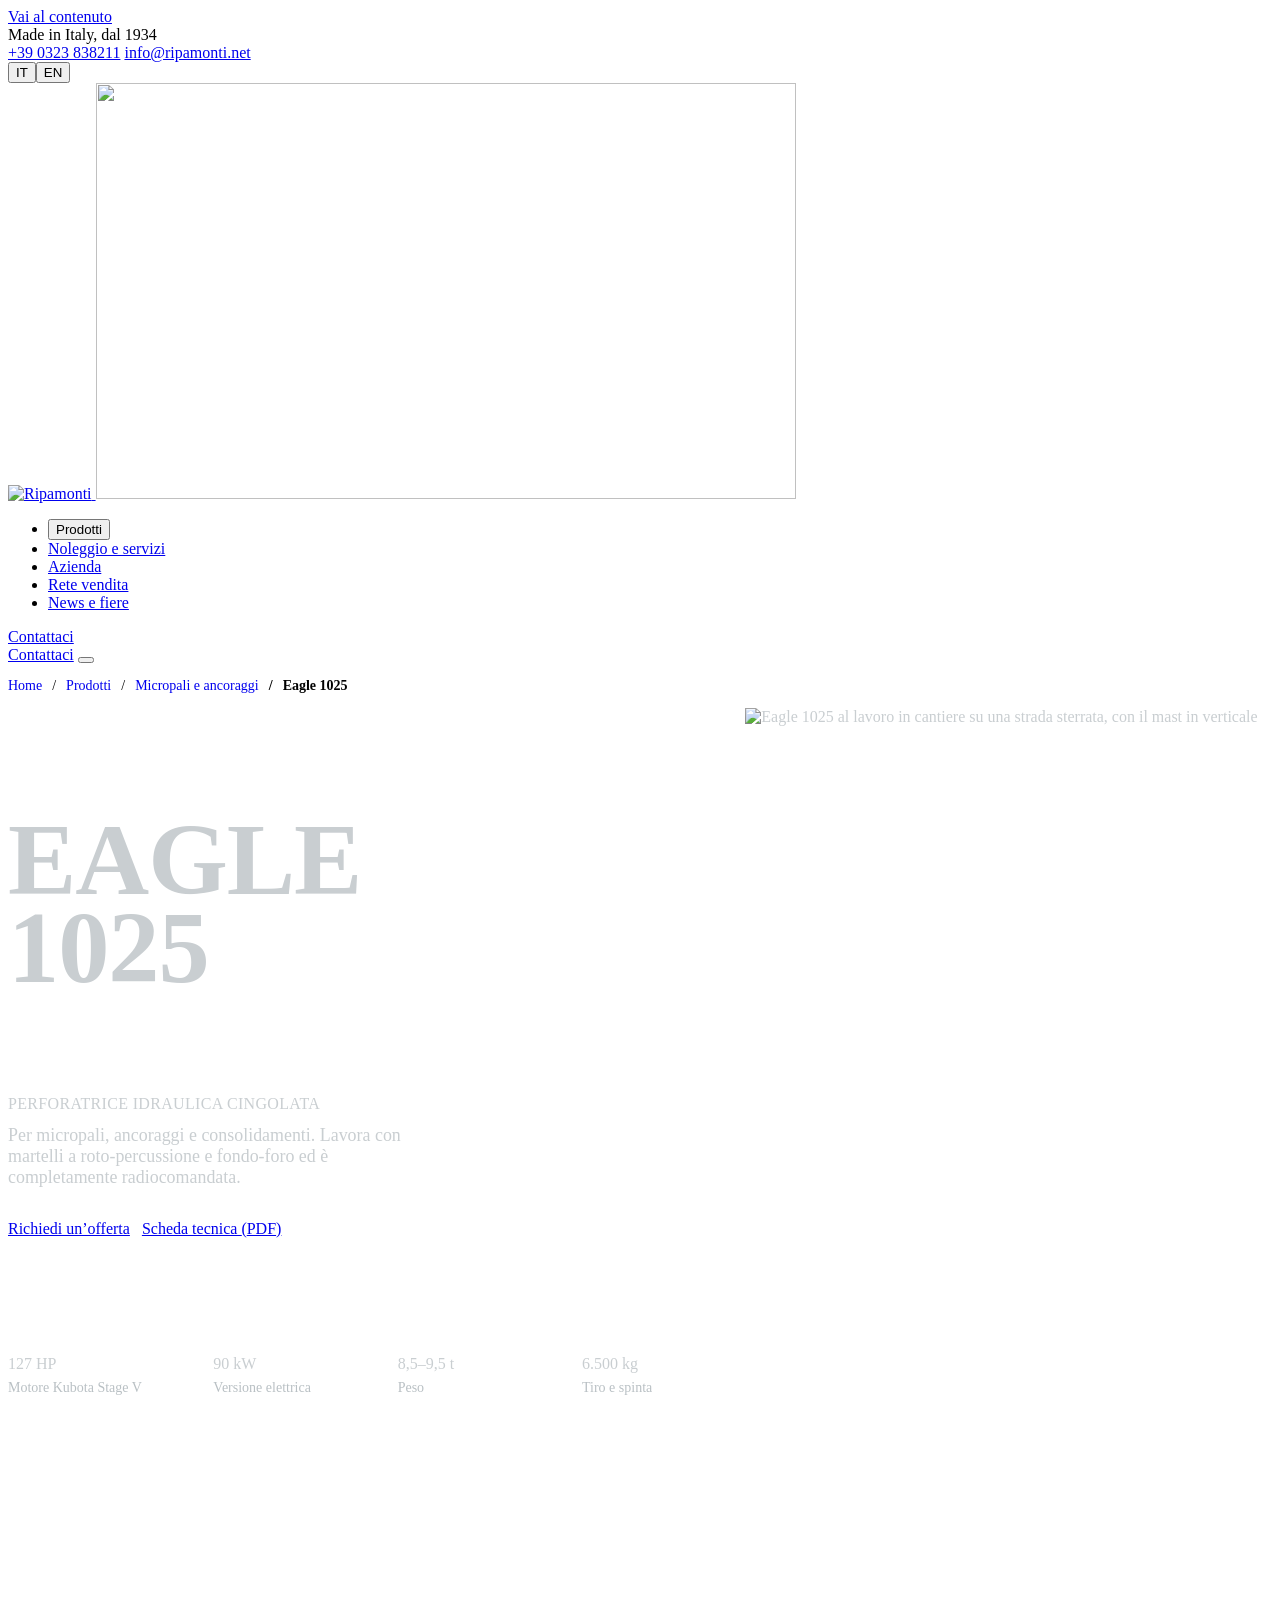
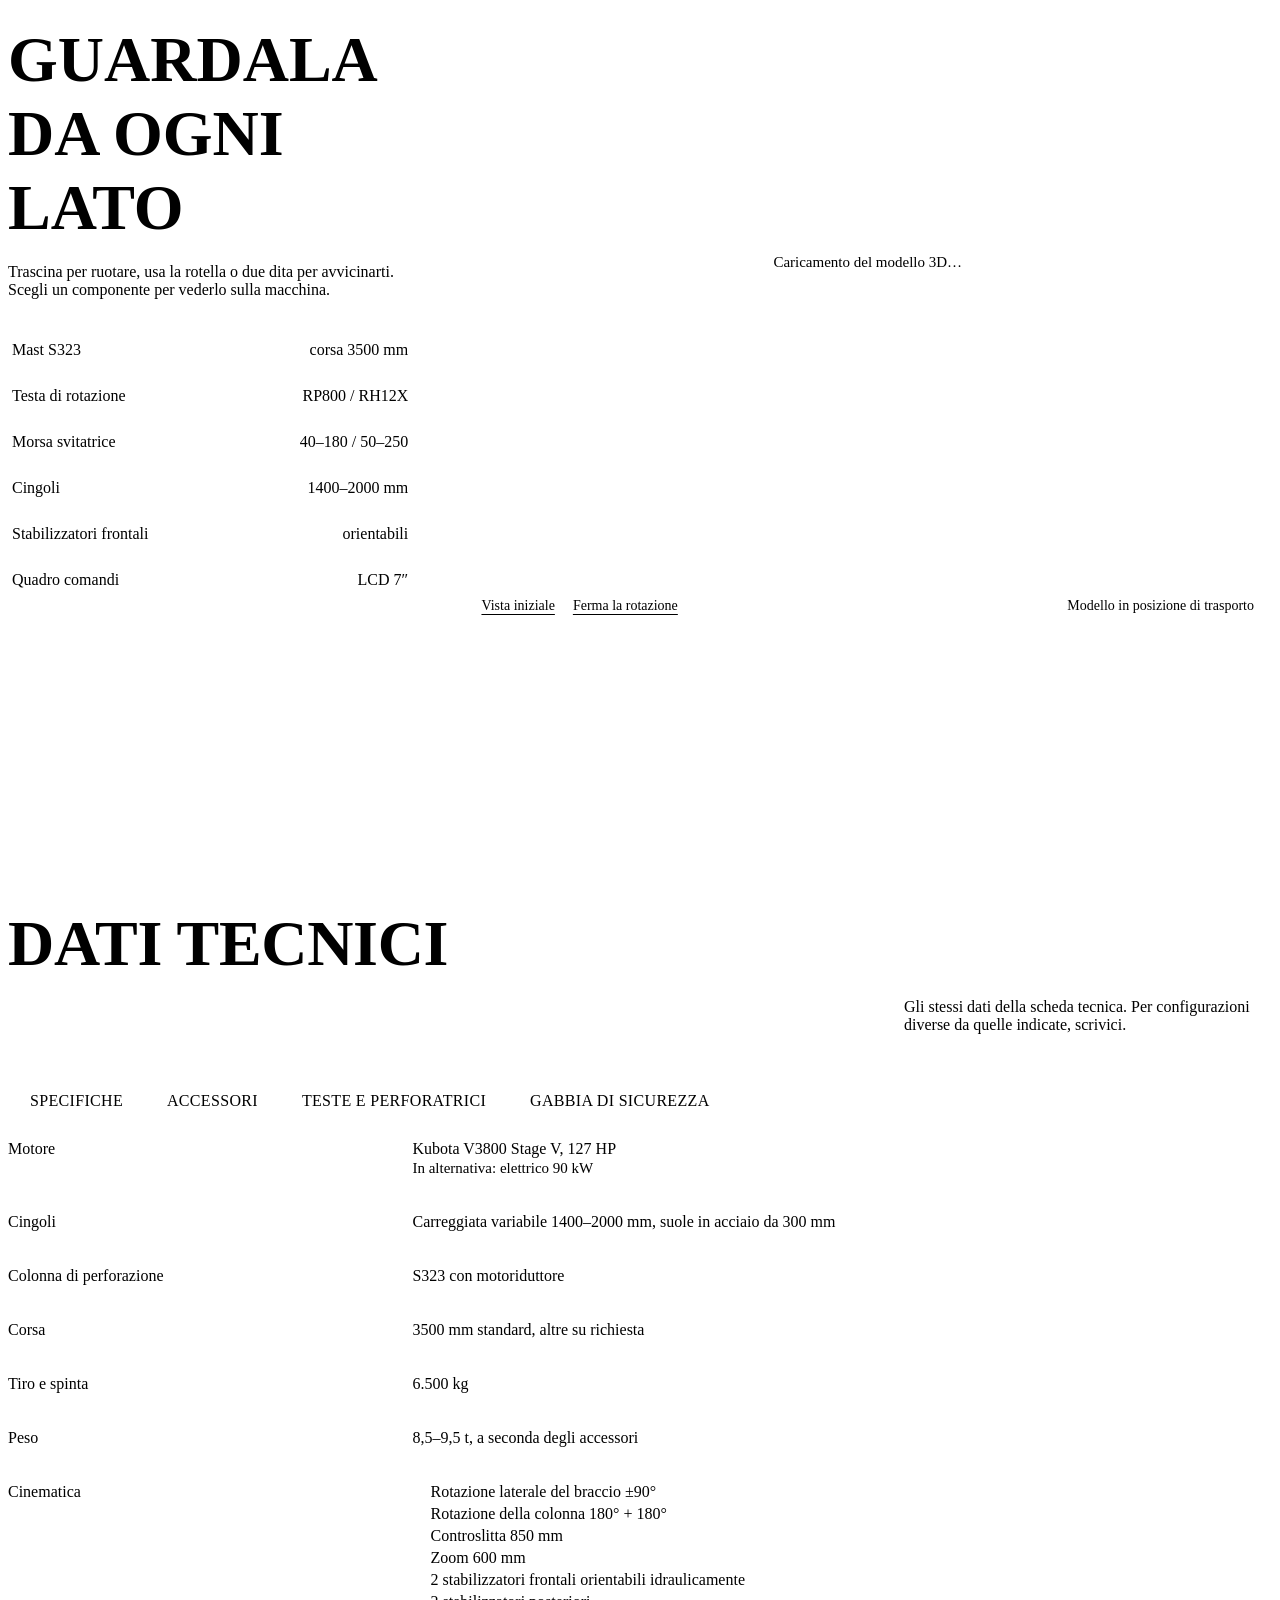
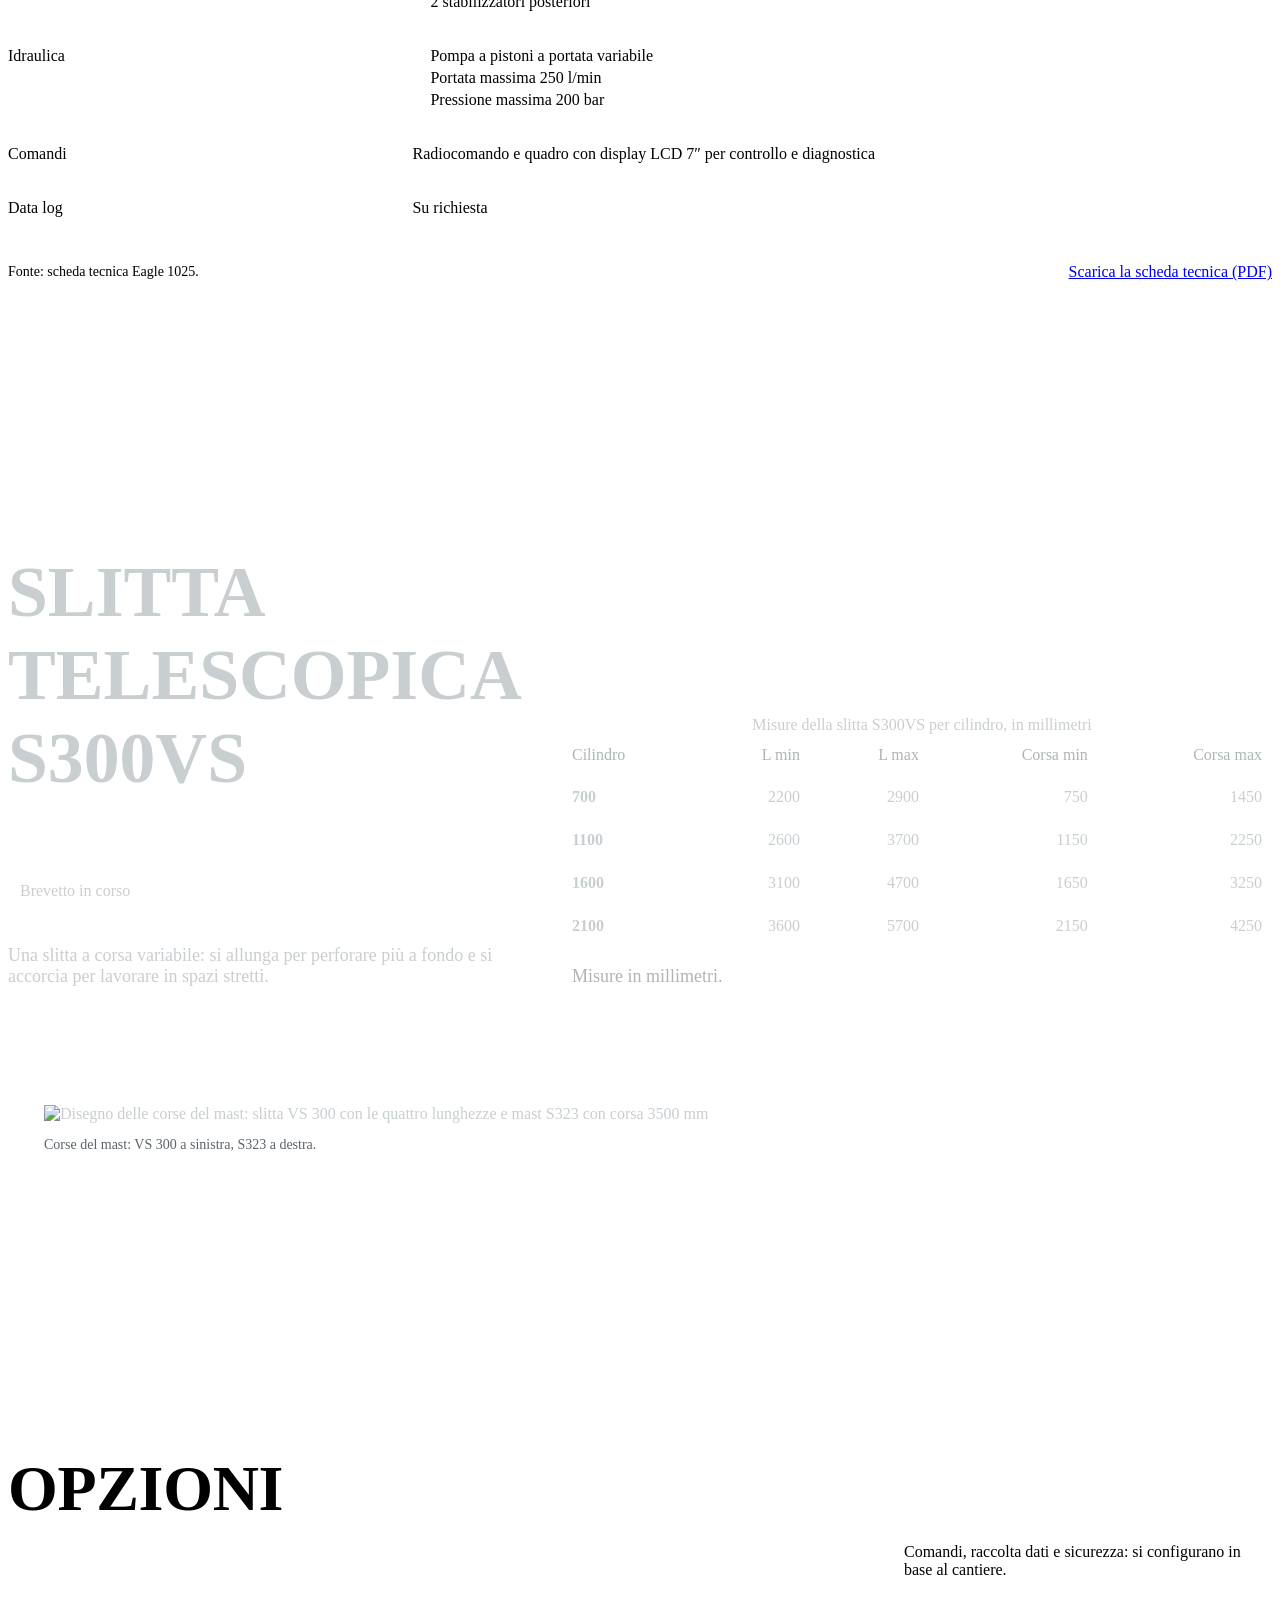
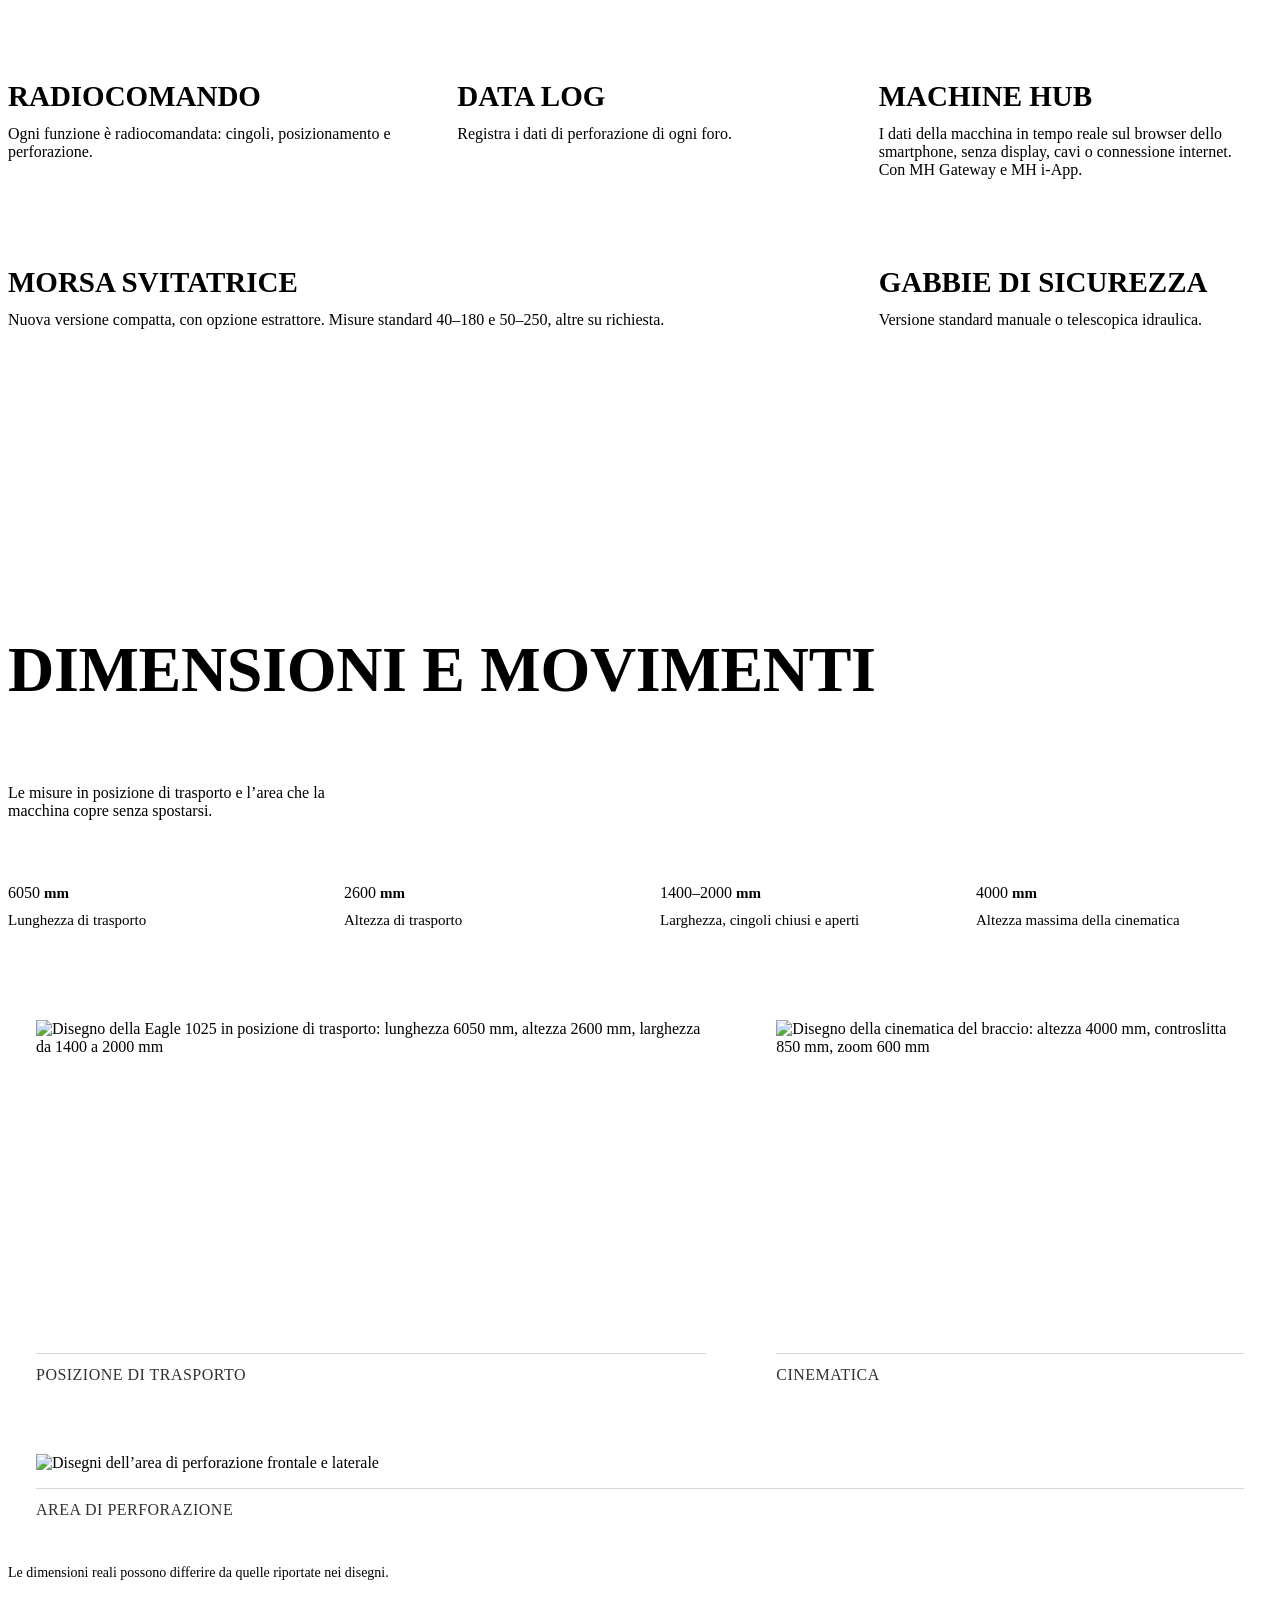
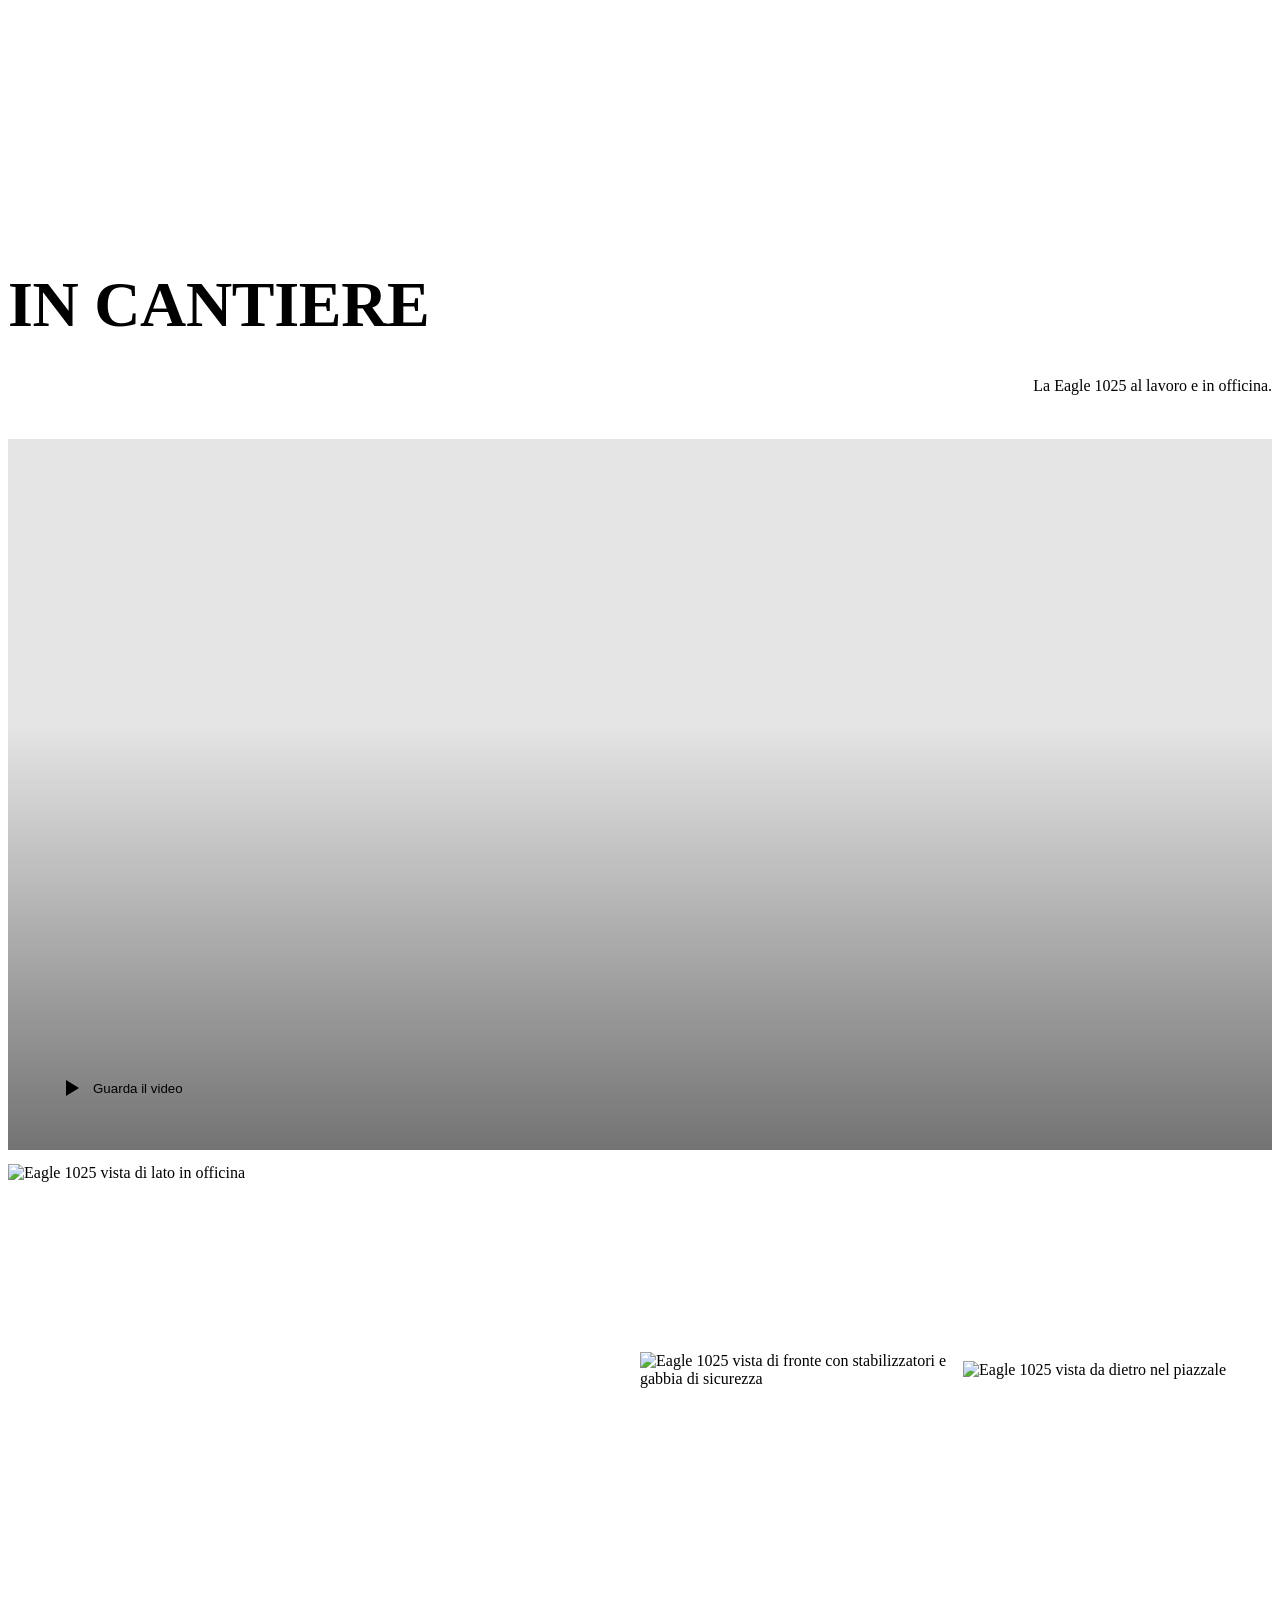
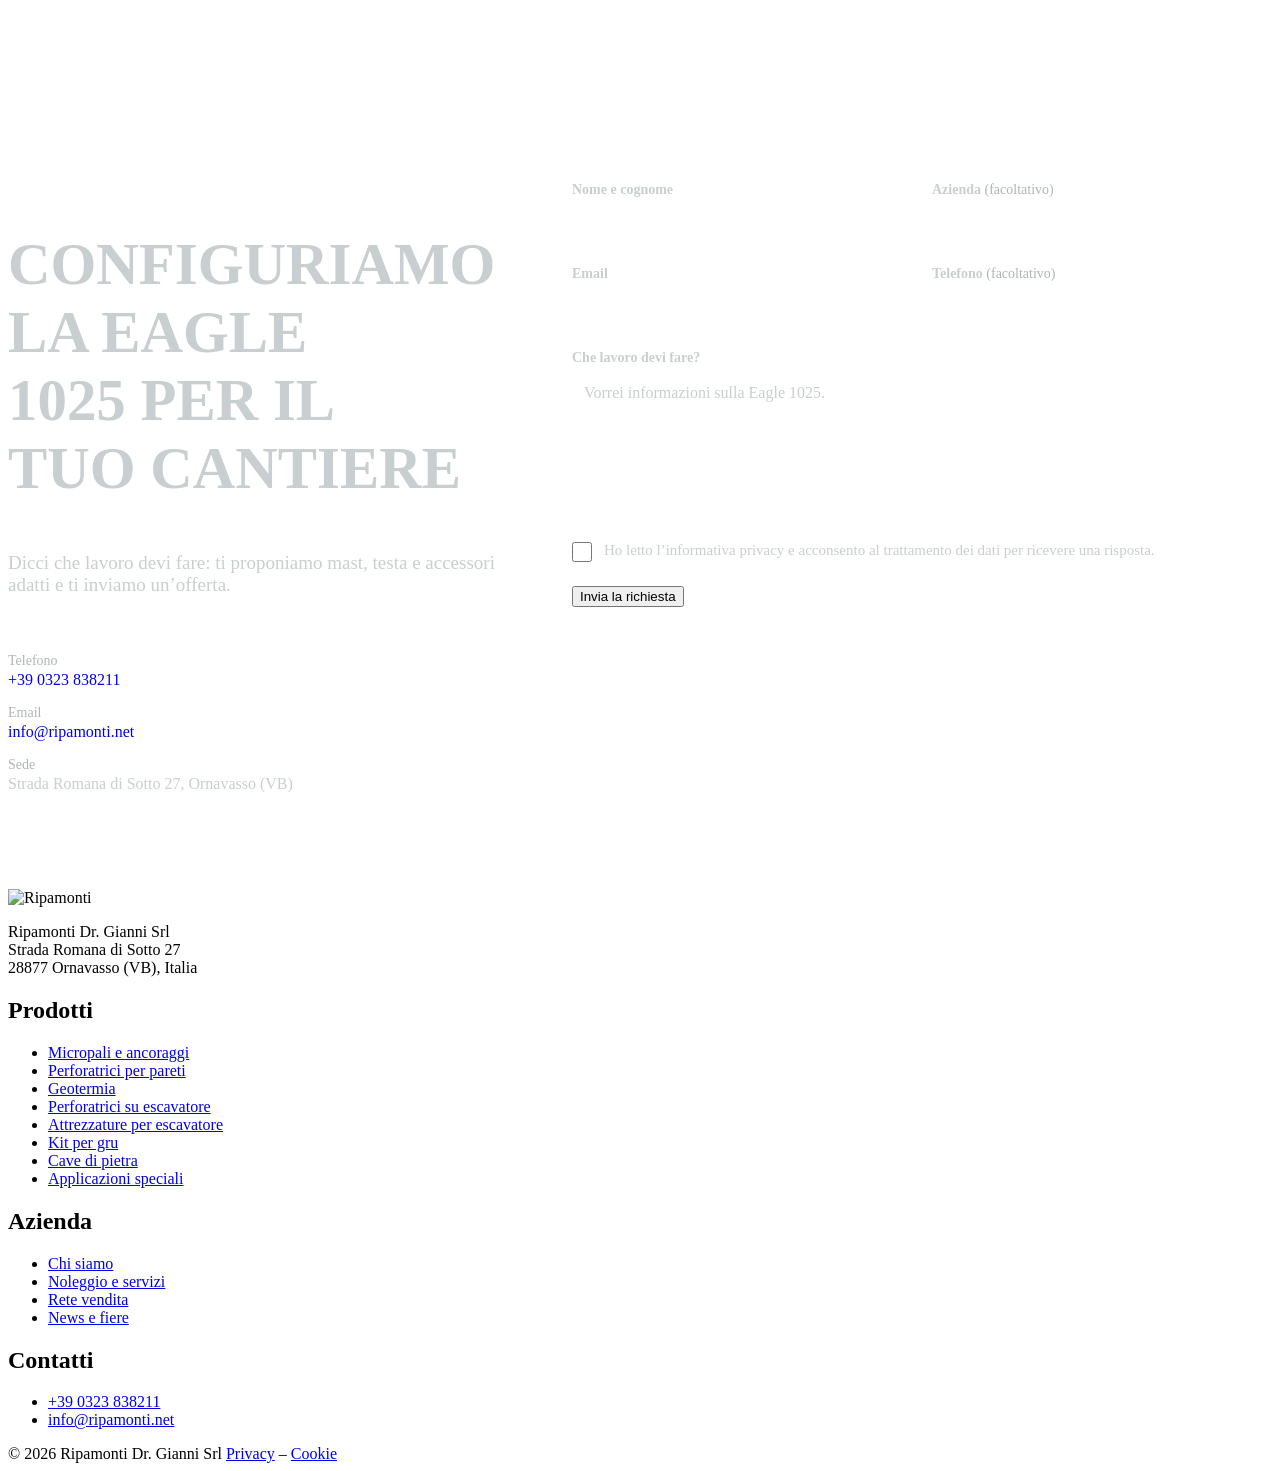
==== commit 7257301f: "Correggi inquadratura foto Eagle e leggibilità dati nella home - Eagle 1025: foto hero e galleria in" ====
--- a/bozza home/eagle-1025.html
+++ b/bozza home/eagle-1025.html
@@ -15,21 +15,22 @@
 .crumbs{border-bottom:1px solid var(--rule)}
 .crumbs ol{list-style:none;margin:0;padding:14px 0;display:flex;flex-wrap:nowrap;overflow-x:auto;scrollbar-width:none;gap:4px 0;font-size:14px;color:var(--muted)}
 .crumbs li{white-space:nowrap}
+@media (max-width:480px){.crumbs li:first-child{display:none}.crumbs li:nth-child(2)::before{display:none}}
 .crumbs li+li::before{content:"/";margin:0 10px;color:var(--ral7001)}
 .crumbs a{text-decoration:none}.crumbs a:hover{color:var(--heading);text-decoration:underline;text-underline-offset:3px}
 .crumbs [aria-current]{color:var(--heading);font-weight:600}
 
 /* hero: dark panel + portrait photo */
 .p-hero{background:var(--black);color:#C9CED1}
-.p-hero .grid{display:grid;grid-template-columns:minmax(0,7fr) minmax(0,5fr);min-height:min(78vh,760px)}
-.p-hero .copy{display:flex;flex-direction:column;justify-content:flex-end;padding:48px clamp(28px,4vw,64px) 0 max(var(--gut),calc((100vw - var(--wrap))/2 + var(--gut)))}
+.p-hero .grid{display:grid;grid-template-columns:minmax(0,7fr) minmax(0,5fr);min-height:clamp(560px,calc(100svh - 180px),760px)}
+.p-hero .copy{display:flex;flex-direction:column;justify-content:flex-end;padding:32px clamp(28px,4vw,64px) 0 max(var(--gut),calc((100vw - var(--wrap))/2 + var(--gut)))}
 .p-hero h1{color:var(--white);text-transform:uppercase;font-weight:800;font-size:clamp(64px,8vw,118px);line-height:.86;letter-spacing:-.01em}
 .p-hero h1 span{display:block;color:var(--ral7001)}
 .p-hero .kind{font:600 clamp(22px,2.2vw,28px)/1.15 var(--display);color:var(--white);margin:18px 0 12px;text-transform:uppercase;letter-spacing:.02em}
 .p-hero .lead{font-size:clamp(17px,1.4vw,19px);max-width:46ch;margin:0 0 32px}
 .p-hero .actions{display:flex;flex-wrap:wrap;gap:12px}
 .p-hero figure{margin:0;position:relative;overflow:hidden;background:var(--ral7021)}
-.p-hero figure img{position:absolute;inset:0;width:100%;height:100%;object-fit:cover;object-position:50% 45%}
+.p-hero figure img{position:absolute;inset:0;width:100%;height:100%;object-fit:cover;object-position:50% 78%}
 .keyspecs{list-style:none;margin:40px 0 0;padding:0;display:grid;grid-template-columns:repeat(4,1fr);border-top:1px solid rgba(255,255,255,.28)}
 .keyspecs li{display:flex;flex-direction:column;gap:14px;padding:22px 20px 30px 0}
 .keyspecs li+li{padding-left:20px;border-left:1px solid rgba(255,255,255,.18)}
@@ -39,7 +40,7 @@
 @media (max-width:960px){
   .p-hero .grid{grid-template-columns:1fr;min-height:0}
   .p-hero figure{order:-1;aspect-ratio:4/3}
-  .p-hero figure img{object-position:50% 60%}
+  .p-hero figure img{object-position:50% 88%}
   .p-hero .copy{padding:44px var(--gut) 0}
 }
 @media (max-width:640px){
@@ -175,7 +176,7 @@
 .gallery{display:grid;grid-template-columns:2fr 1fr 1fr;gap:14px;margin-top:14px}
 .gallery button{all:unset;display:block;cursor:zoom-in;overflow:hidden;background:var(--ral7021);aspect-ratio:3/4}
 .gallery button:first-child{aspect-ratio:auto;position:relative}
-.gallery button:first-child img{position:absolute;inset:0}
+.gallery button:first-child img{position:absolute;inset:0;object-position:50% 85%}
 .gallery img{width:100%;height:100%;object-fit:cover;transition:transform .5s ease}
 .gallery button:hover img{transform:scale(1.035)}
 .gallery button:focus-visible{outline:2px solid var(--focus);outline-offset:3px}
@@ -302,7 +303,7 @@
         <ul class="keyspecs" aria-label="Dati principali">
           <li><span class="ico" style="--i:url(assets/img/ico-motore.png)" aria-hidden="true"></span><span><b>127 HP</b><small>Motore Kubota Stage V</small></span></li>
           <li><span class="ico" style="--i:url(assets/img/ico-elettrico.png)" aria-hidden="true"></span><span><b>90 kW</b><small>Versione elettrica</small></span></li>
-          <li><span class="ico" style="--i:url(assets/img/ico-peso.png)" aria-hidden="true"></span><span><b>8,5–9,5 t</b><small>Peso, secondo gli accessori</small></span></li>
+          <li><span class="ico" style="--i:url(assets/img/ico-peso.png)" aria-hidden="true"></span><span><b>8,5–9,5 t</b><small>Peso</small></span></li>
           <li><span class="ico" style="--i:url(assets/img/ico-tiro.png)" aria-hidden="true"></span><span><b>6.500 kg</b><small>Tiro e spinta</small></span></li>
         </ul>
       </div>
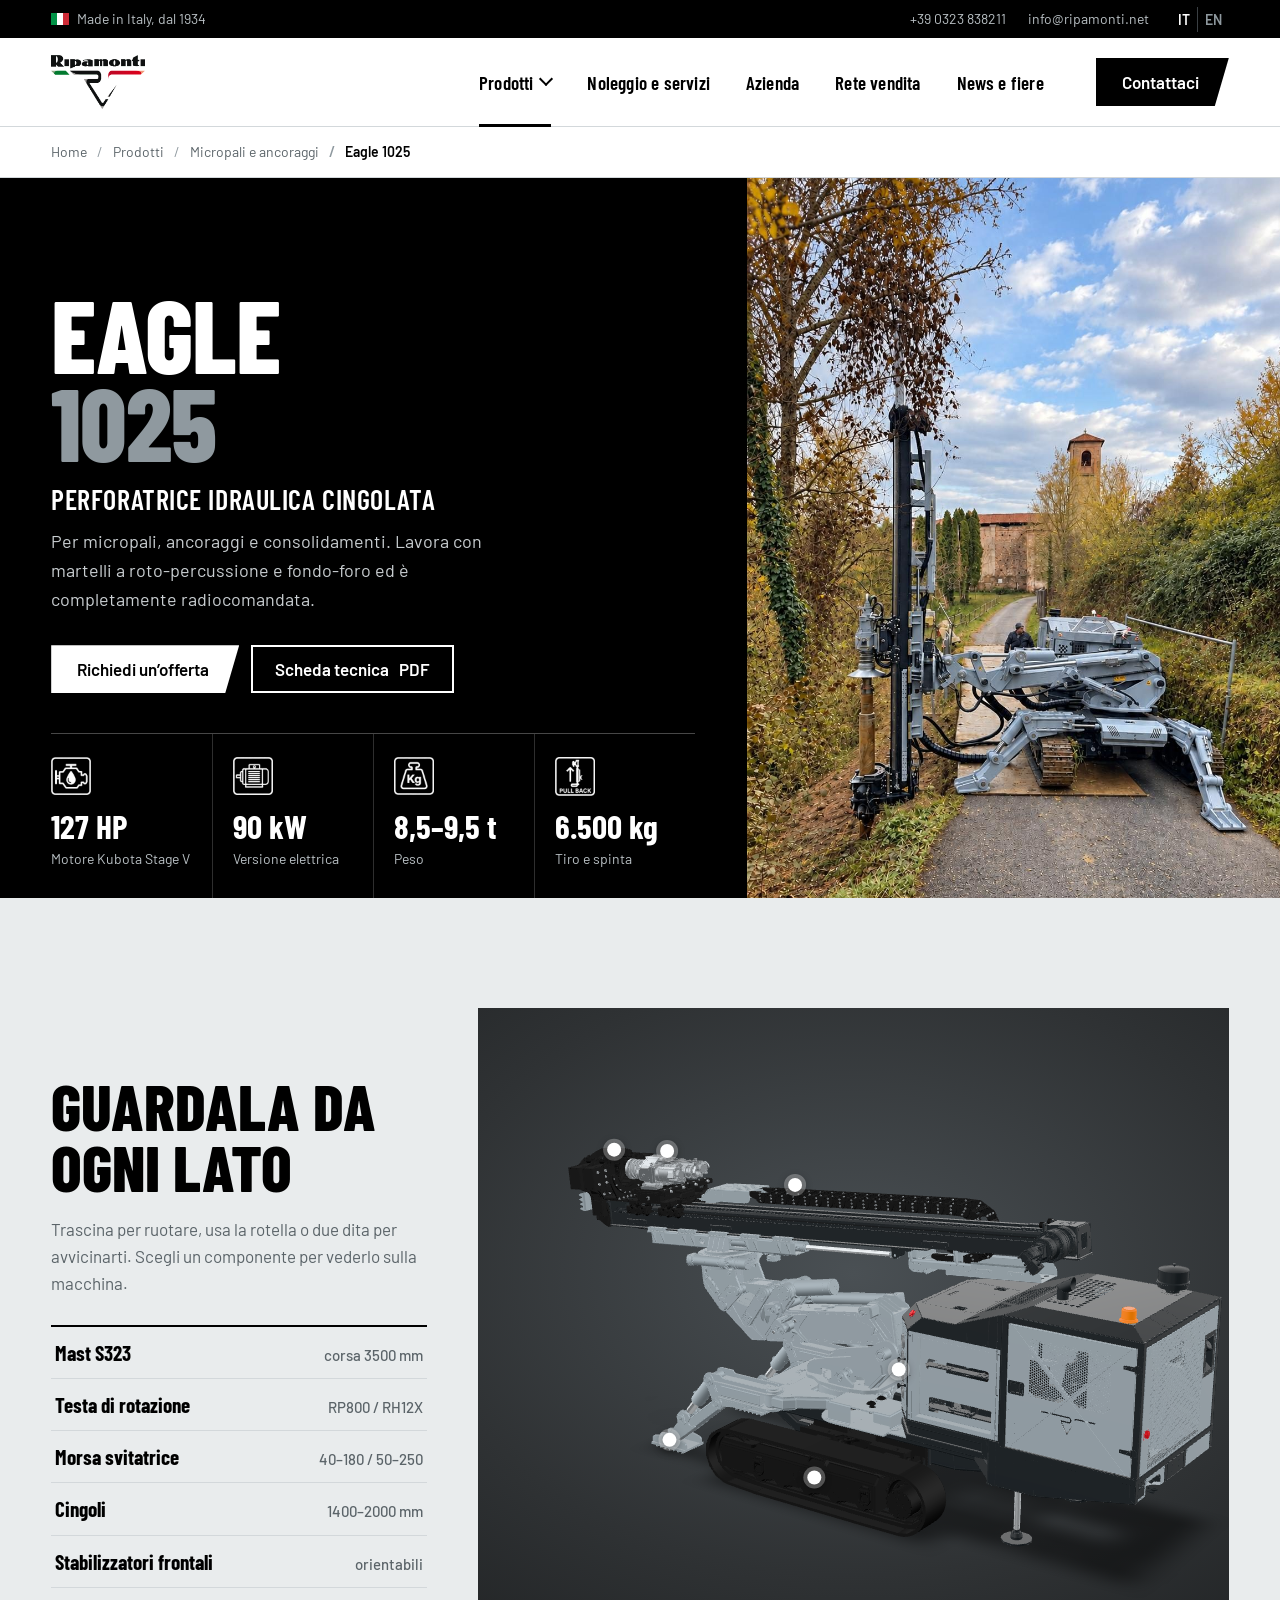
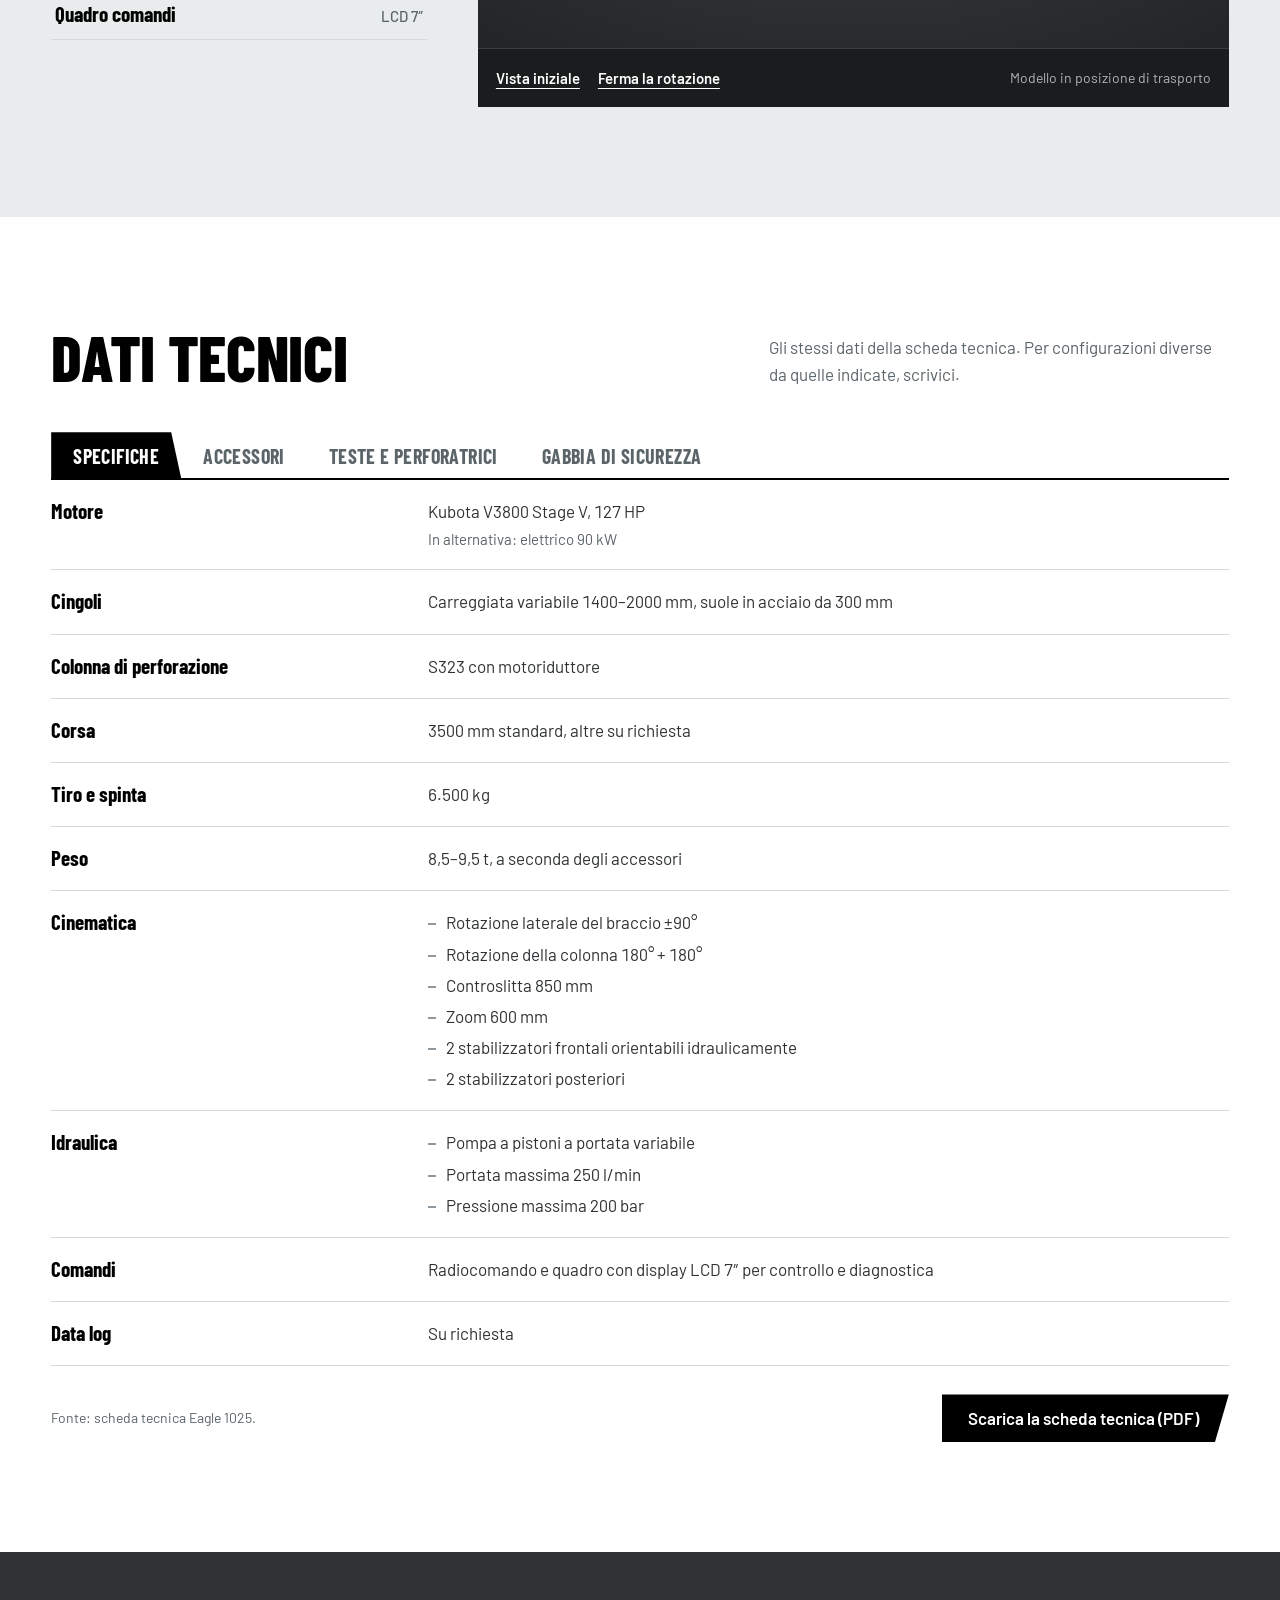
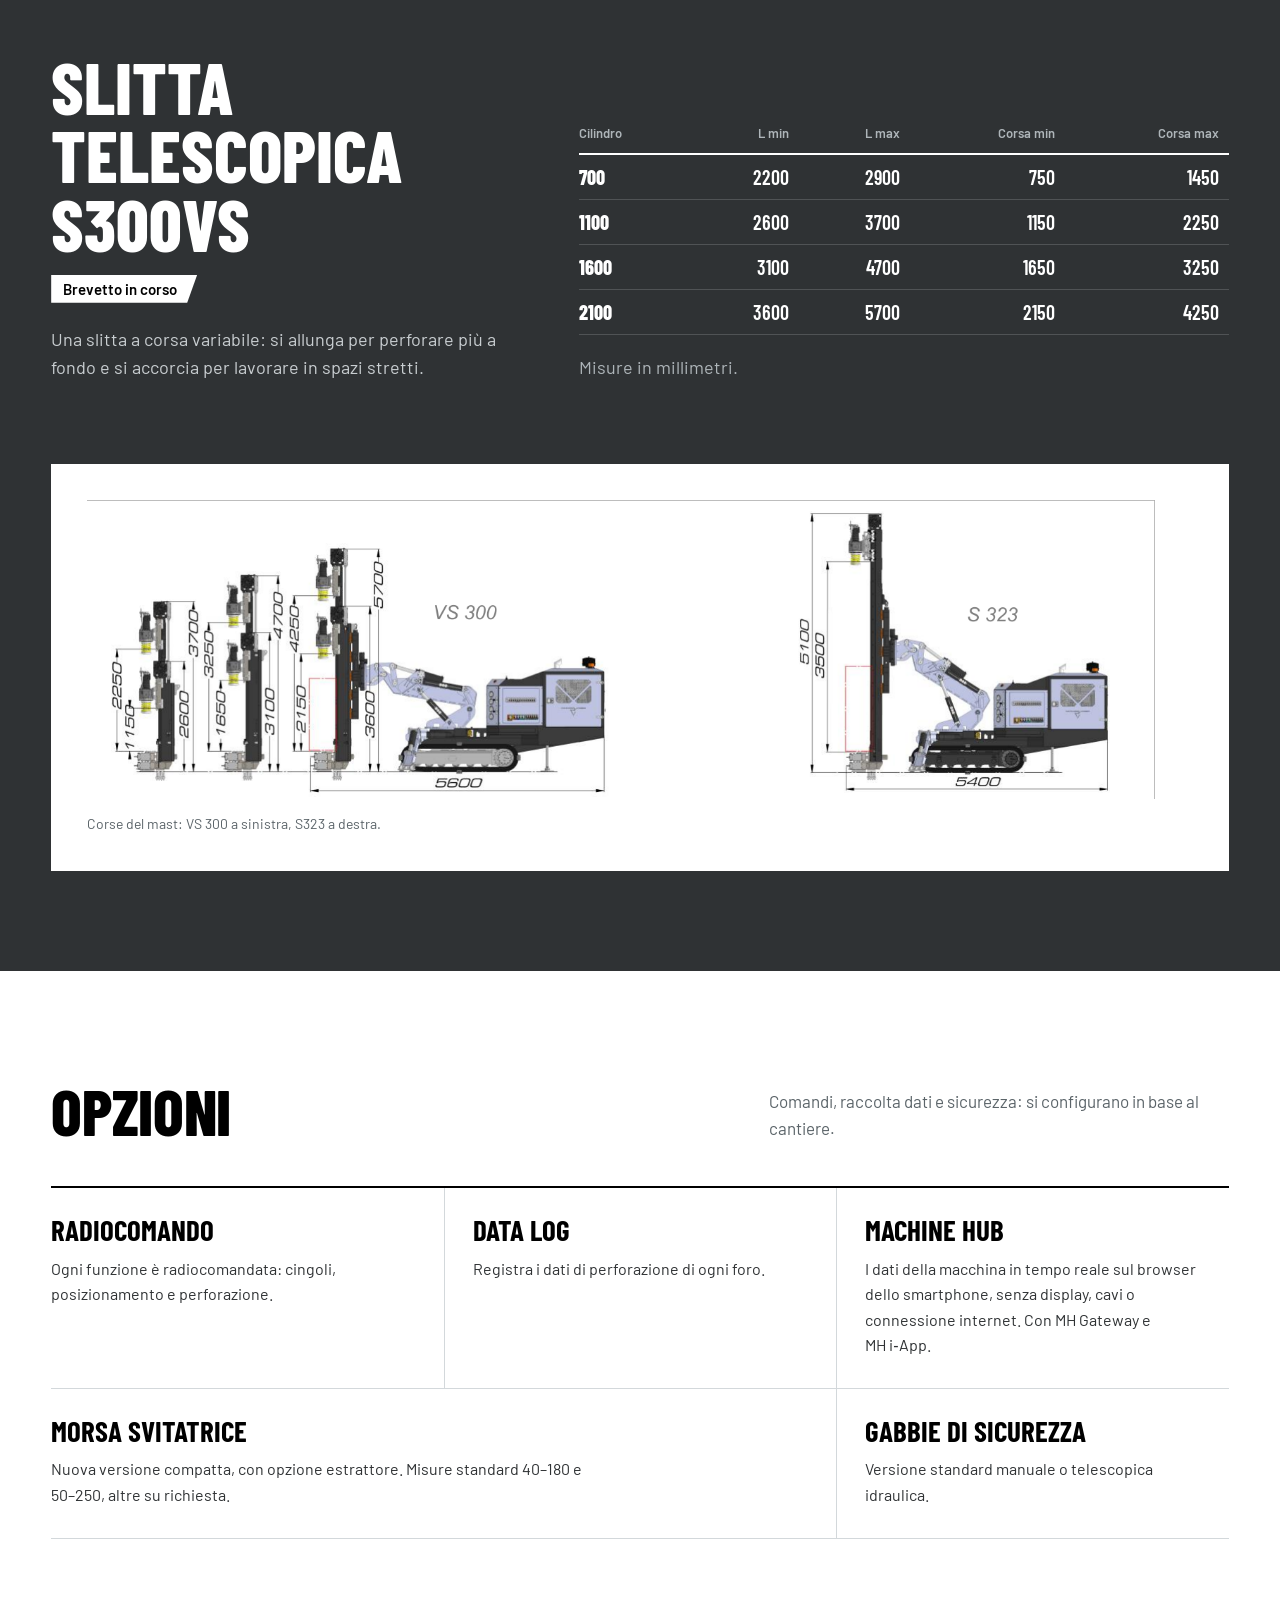
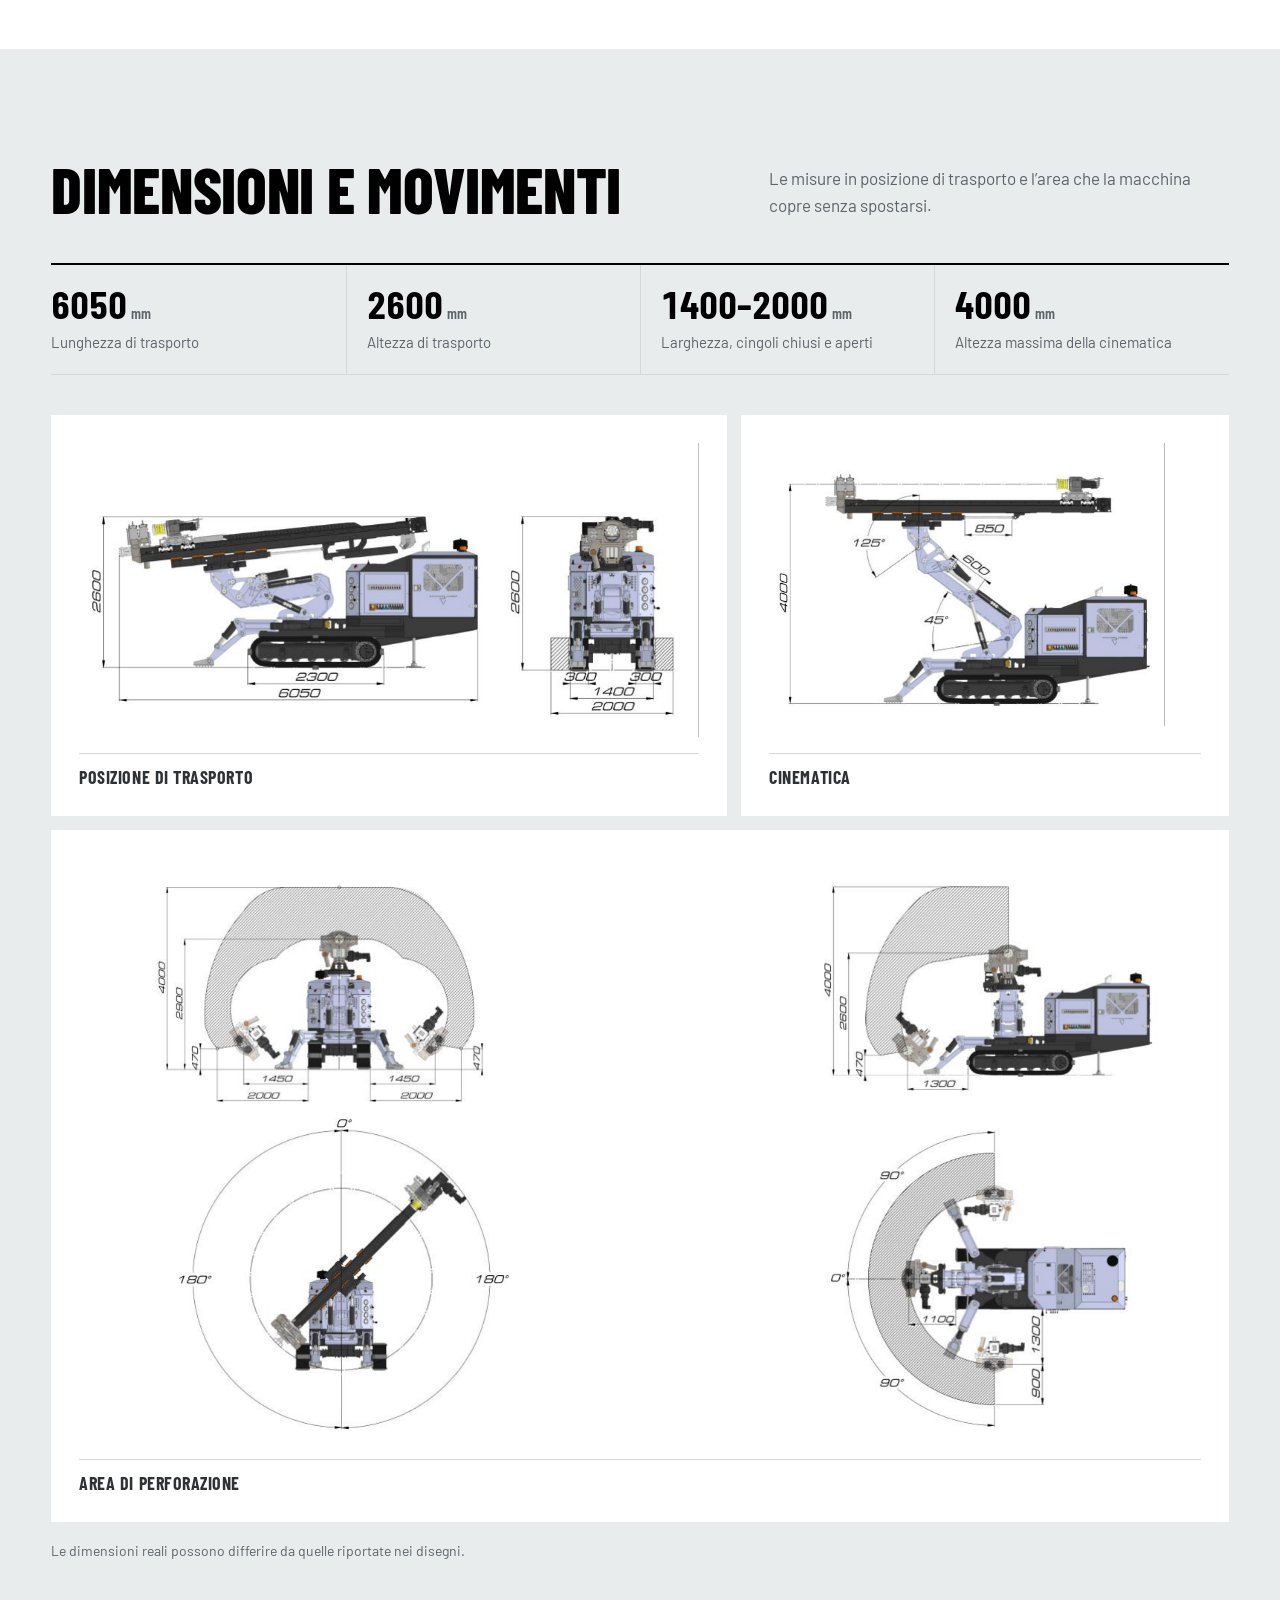
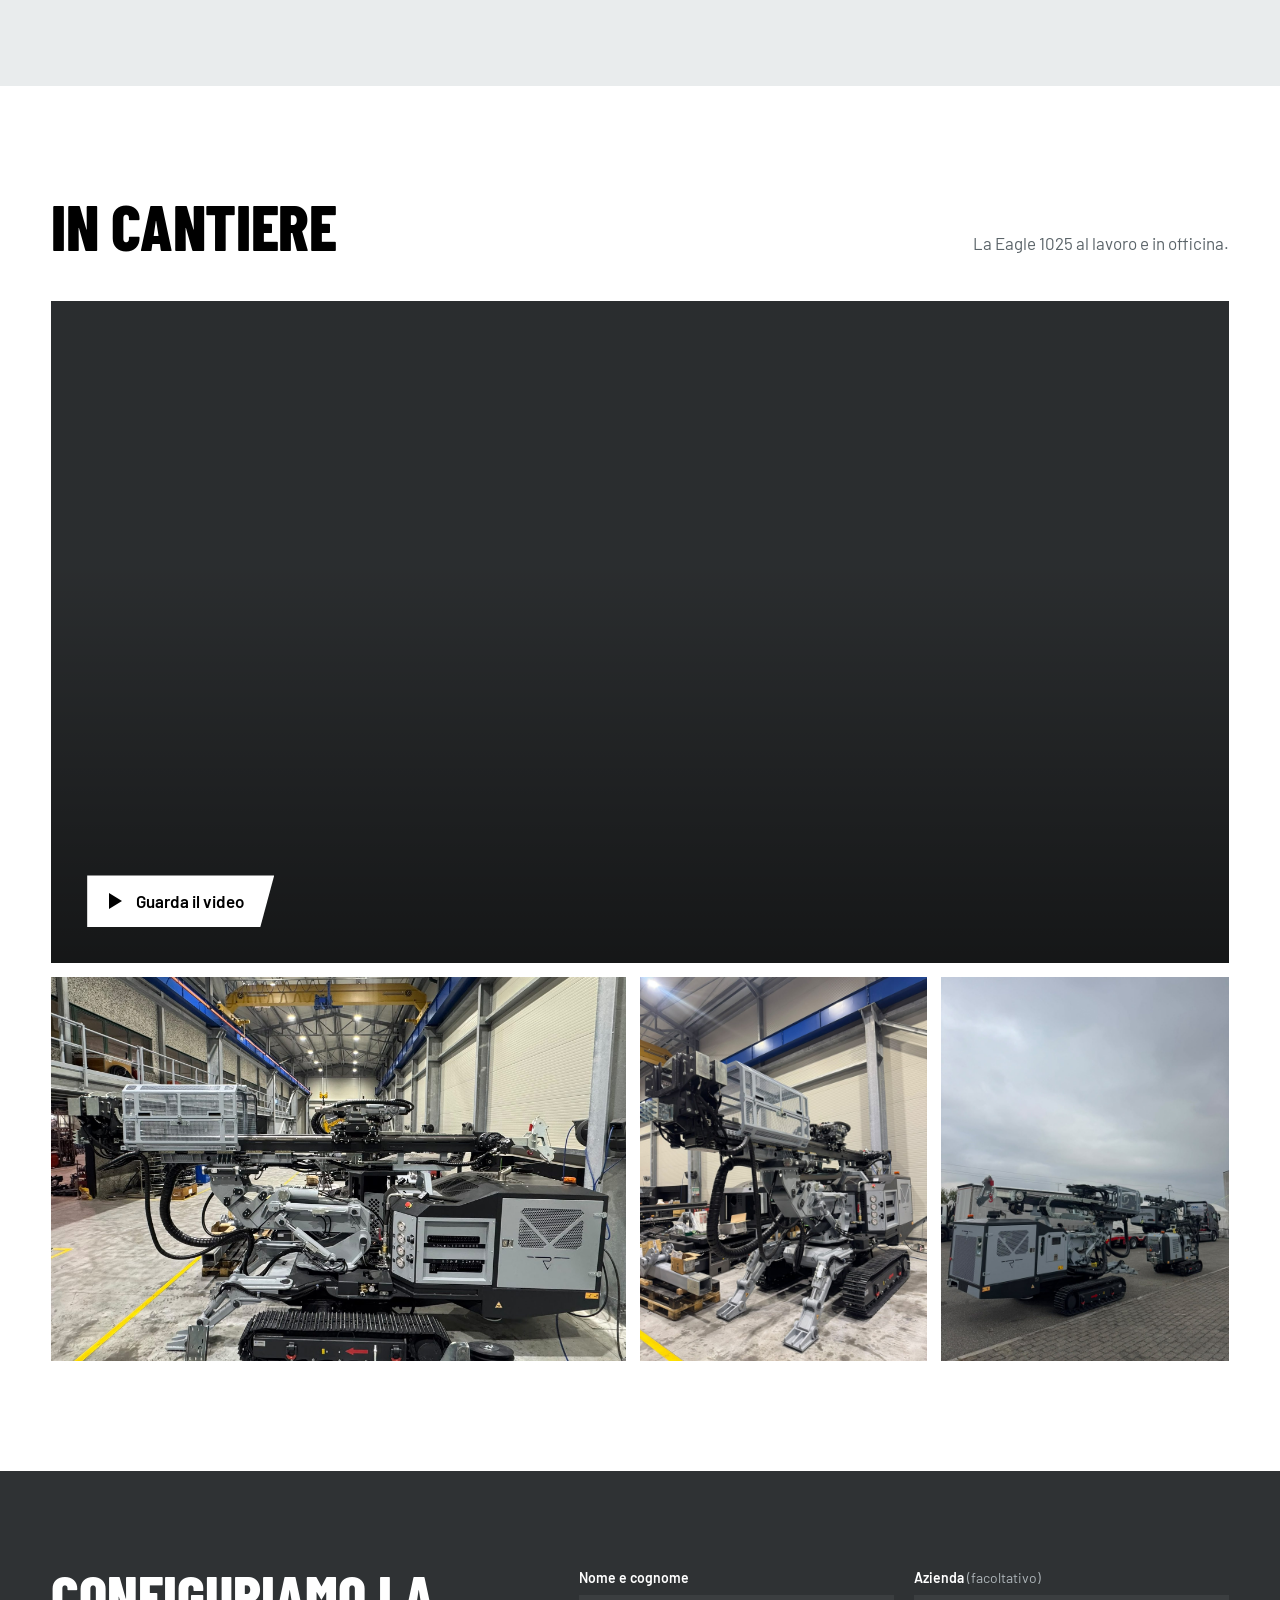
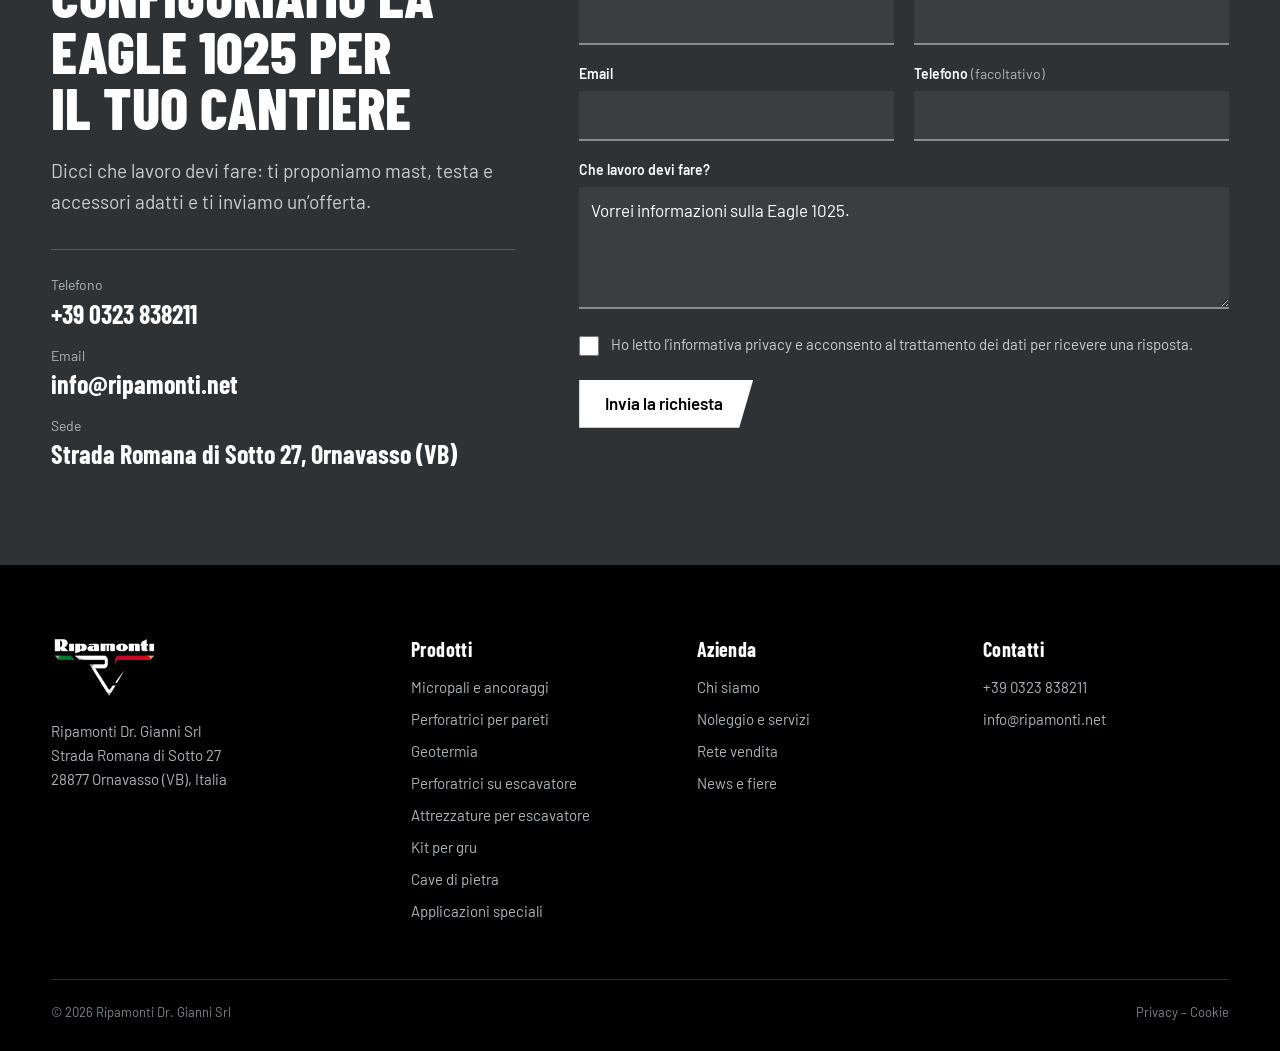
==== commit 345aefbf: "Aggiungi i loghi dei marchi distribuiti e rinnova la resa del 3D - Home: griglia con i 12 loghi pres" ====
--- a/bozza home/eagle-1025.html
+++ b/bozza home/eagle-1025.html
@@ -70,20 +70,22 @@
 .hs-list button[aria-pressed="true"]{background:var(--heading);color:var(--bg);padding-left:14px}
 .hs-list button[aria-pressed="true"] span{color:inherit}
 .hs-list button:focus-visible{outline:2px solid var(--focus);outline-offset:2px}
-.stage{position:relative;background:var(--bg)}
-model-viewer{display:block;width:100%;height:clamp(360px,52vw,640px);background:transparent;--poster-color:transparent;--progress-bar-color:var(--ral7021)}
+/* dark studio stage: the RAL 7001 paint reads against graphite, not against white */
+.stage{position:relative;background:radial-gradient(120% 90% at 50% 38%,#4A5054 0%,#2F3234 48%,#141617 100%);color:#C9CED1}
+model-viewer{display:block;width:100%;height:clamp(360px,52vw,640px);background:transparent;--poster-color:transparent;--progress-bar-color:var(--ral7001)}
 model-viewer::part(default-progress-bar){display:none}
-.hs{all:unset;display:block;width:14px;height:14px;border-radius:50%;background:var(--black);box-shadow:0 0 0 4px var(--white),0 2px 8px 4px rgba(0,0,0,.22);cursor:pointer;position:relative}
-.hs .tag{display:none;position:absolute;left:24px;top:50%;transform:translateY(-50%);white-space:nowrap;background:var(--black);color:var(--white);font:600 14px/1 var(--body);padding:8px 12px 9px;pointer-events:none}
+.hs{all:unset;display:block;width:14px;height:14px;border-radius:50%;background:var(--white);box-shadow:0 0 0 4px rgba(255,255,255,.28),0 2px 8px 2px rgba(0,0,0,.45);cursor:pointer;position:relative}
+.hs .tag{display:none;position:absolute;left:24px;top:50%;transform:translateY(-50%);white-space:nowrap;background:var(--white);color:var(--black);font:600 14px/1 var(--body);padding:8px 12px 9px;pointer-events:none;box-shadow:0 6px 18px rgba(0,0,0,.35)}
 .hs .tag b{display:block;font:700 19px/1.05 var(--display);margin-top:3px}
 .hs:hover .tag,.hs:focus-visible .tag,.hs.active .tag{display:block}
-.hs.active{box-shadow:0 0 0 6px var(--white),0 2px 10px 6px rgba(0,0,0,.25)}
+.hs.active{box-shadow:0 0 0 7px rgba(255,255,255,.4),0 2px 10px 4px rgba(0,0,0,.45)}
 .hs[data-visible=false]{opacity:0;pointer-events:none}
 .hs:focus-visible{outline:2px solid var(--focus);outline-offset:6px}
-.loading{position:absolute;inset:auto 0 50%;text-align:center;color:var(--muted);font-size:15px;pointer-events:none}
+.loading{position:absolute;inset:auto 0 50%;text-align:center;color:#E9ECED;font-size:15px;pointer-events:none}
 model-viewer[loaded]+.loading{display:none}
-.tools{display:flex;flex-wrap:wrap;align-items:center;gap:10px 18px;padding:14px 18px;border-top:1px solid var(--rule);font-size:14px;color:var(--muted)}
-.tools button{background:none;border:0;padding:6px 0;font:600 15px var(--body);color:var(--heading);cursor:pointer;text-decoration:underline;text-underline-offset:4px}
+.tools{display:flex;flex-wrap:wrap;align-items:center;gap:10px 18px;padding:14px 18px;border-top:1px solid rgba(255,255,255,.14);background:#1A1C1D;font-size:14px;color:#AEB5B9}
+.tools button{background:none;border:0;padding:6px 0;font:600 15px var(--body);color:var(--white);cursor:pointer;text-decoration:underline;text-underline-offset:4px}
+.tools button:focus-visible,.hs:focus-visible{outline-color:var(--white)}
 .tools span{margin-left:auto}
 @media (max-width:960px){.viewer{grid-template-columns:1fr}.viewer>div:first-child{order:1}}
 @media (max-width:560px){.tools span{margin-left:0;width:100%}}
@@ -326,7 +328,7 @@
         </ul>
       </div>
       <div class="stage">
-        <model-viewer id="mv" src="assets/model/eagle-1025.glb" alt="Modello 3D della Eagle 1025 in posizione di trasporto" camera-controls touch-action="pan-y" auto-rotate auto-rotate-delay="2500" rotation-per-second="12deg" interaction-prompt="none" shadow-intensity="1" shadow-softness=".8" exposure="0.85" environment-image="neutral" camera-orbit="35deg 72deg 95%" min-camera-orbit="auto 20deg auto" max-camera-orbit="auto 95deg auto" interpolation-decay="120">
+        <model-viewer id="mv" src="assets/model/eagle-1025.glb" alt="Modello 3D della Eagle 1025 in posizione di trasporto" camera-controls touch-action="pan-y" auto-rotate auto-rotate-delay="2500" rotation-per-second="12deg" interaction-prompt="none" shadow-intensity="1.6" shadow-softness=".6" exposure="0.8" tone-mapping="neutral" environment-image="neutral" field-of-view="22deg" camera-orbit="35deg 72deg 85%" min-camera-orbit="auto 20deg auto" max-camera-orbit="auto 95deg auto" interpolation-decay="120">
           <button class="hs" slot="hotspot-mast" id="hs-mast" data-position="1.6m 3.52m 1.86m" data-normal="0m 1m 0m"><span class="tag">Mast S323<b>Corsa 3500 mm</b></span></button>
           <button class="hs" slot="hotspot-head" id="hs-head" data-position="-0.05m 3.56m 1.58m" data-normal="0m 1m 0m"><span class="tag">Testa di rotazione<b>RP800 / RH12X</b></span></button>
           <button class="hs" slot="hotspot-clamp" id="hs-clamp" data-position="-0.68m 3.5m 1.6m" data-normal="-1m 0m 0m"><span class="tag">Morsa svitatrice<b>40–180 / <span class="nw">50–250</span></b></span></button>
@@ -574,8 +576,16 @@
   var reduce=window.matchMedia('(prefers-reduced-motion:reduce)').matches;
   function setSpin(on){mv.autoRotate=on;spin.setAttribute('aria-pressed',on);spin.textContent=on?'Ferma la rotazione':'Fai ruotare'}
   if(reduce) setSpin(false);
-  mv.addEventListener('load',function(){mv.setAttribute('loaded','')});
-  document.getElementById('mv-reset').addEventListener('click',function(){mv.cameraOrbit='35deg 72deg 95%';mv.cameraTarget='auto auto auto';mv.fieldOfView='auto';clearActive()});
+  // paint and steel finish: the GLB ships flat matte colours; give the paint a satin sheen and the steel real reflections
+  var finish={ral7001:[.05,.5],ral7021:[.15,.42],black:[.05,.6],steel:[1,.32],chrome:[1,.12],orange:[0,.35],red:[0,.35]};
+  function onModel(){
+    mv.setAttribute('loaded','');
+    if(!mv.model) return;
+    mv.model.materials.forEach(function(m){var f=finish[m.name];if(!f)return;var p=m.pbrMetallicRoughness;p.setMetallicFactor(f[0]);p.setRoughnessFactor(f[1])});
+  }
+  mv.addEventListener('load',onModel);
+  customElements.whenDefined('model-viewer').then(function(){ if(mv.loaded) onModel(); });
+  document.getElementById('mv-reset').addEventListener('click',function(){mv.cameraOrbit='35deg 72deg 85%';mv.cameraTarget='auto auto auto';mv.fieldOfView='22deg';clearActive()});
   spin.addEventListener('click',function(){setSpin(!mv.autoRotate)});
   var listBtns=[].slice.call(document.querySelectorAll('.hs-list button'));
   function clearActive(){listBtns.forEach(function(b){b.setAttribute('aria-pressed','false')});[].forEach.call(document.querySelectorAll('.hs'),function(h){h.classList.remove('active')})}
@@ -586,7 +596,7 @@
     var p=h.dataset.position.replace(/m/g,'').split(' ').map(Number);
     setSpin(false);
     mv.cameraTarget=p[0]+'m '+p[1]+'m '+p[2]+'m';
-    mv.cameraOrbit=(id==='hs-clamp'?'-60deg':id==='hs-head'||id==='hs-mast'?'20deg':'15deg')+' 70deg 4.5m';
+    mv.cameraOrbit=(id==='hs-clamp'?'-60deg':id==='hs-head'||id==='hs-mast'?'20deg':'15deg')+' 70deg 7m';
   }
   listBtns.forEach(function(b){b.addEventListener('click',function(){focusHs(b.dataset.hs)})});
   [].forEach.call(document.querySelectorAll('.hs'),function(h){h.addEventListener('click',function(){focusHs(h.id)})});
--- a/bozza home/assets/css/site.css
+++ b/bozza home/assets/css/site.css
@@ -0,0 +1,147 @@
+/* Ripamonti – stili condivisi (bozza OC Software) */
+@font-face{font-family:"Barlow Condensed";font-weight:500;font-display:swap;src:url(../fonts/barlow-condensed-latin-500-normal.woff2) format("woff2")}
+@font-face{font-family:"Barlow Condensed";font-weight:600;font-display:swap;src:url(../fonts/barlow-condensed-latin-600-normal.woff2) format("woff2")}
+@font-face{font-family:"Barlow Condensed";font-weight:700;font-display:swap;src:url(../fonts/barlow-condensed-latin-700-normal.woff2) format("woff2")}
+@font-face{font-family:"Barlow Condensed";font-weight:800;font-display:swap;src:url(../fonts/barlow-condensed-latin-800-normal.woff2) format("woff2")}
+@font-face{font-family:"Barlow";font-weight:400;font-display:swap;src:url(../fonts/barlow-latin-400-normal.woff2) format("woff2")}
+@font-face{font-family:"Barlow";font-weight:500;font-display:swap;src:url(../fonts/barlow-latin-500-normal.woff2) format("woff2")}
+@font-face{font-family:"Barlow";font-weight:600;font-display:swap;src:url(../fonts/barlow-latin-600-normal.woff2) format("woff2")}
+
+:root{
+  --ral7001:#8F999F; --ral7021:#2F3234; --black:#000; --white:#fff;
+  --mist:#E9ECED; --line:#D3D8DB;
+  --bg:var(--white); --bg-alt:var(--mist); --text:#2F3234; --heading:var(--black);
+  --muted:#5B6469; --rule:var(--line); --panel:var(--ral7021);
+  --focus:#000;
+  --display:"Barlow Condensed","Arial Narrow",Arial,sans-serif;
+  --body:"Barlow","Helvetica Neue",Arial,sans-serif;
+  --wrap:1320px; --gut:clamp(20px,4vw,56px);
+  --slant:14px;
+  color-scheme:light;
+}
+@media (prefers-color-scheme:dark){
+  :root:not([data-theme="light"]){
+    color-scheme:dark;
+    --bg:#1A1C1D; --bg-alt:#232628; --text:#D7DBDD; --heading:var(--white);
+    --muted:#9AA3A8; --rule:#3A3F43; --panel:#0F1011; --focus:#fff;
+  }
+}
+:root[data-theme="dark"]{
+  color-scheme:dark;
+  --bg:#1A1C1D; --bg-alt:#232628; --text:#D7DBDD; --heading:var(--white);
+  --muted:#9AA3A8; --rule:#3A3F43; --panel:#0F1011; --focus:#fff;
+}
+:root{box-sizing:border-box;padding-top:env(safe-area-inset-top,0px);padding-bottom:env(safe-area-inset-bottom,0px)}
+html{scroll-padding-top:calc(env(safe-area-inset-top,0px) + 96px);scroll-behavior:smooth}
+@media (prefers-reduced-motion:reduce){html{scroll-behavior:auto}*,*::before,*::after{transition:none!important;animation:none!important}}
+*,*::before,*::after{box-sizing:inherit}
+body{margin:0;background:var(--bg);color:var(--text);font:400 17px/1.6 var(--body);-webkit-font-smoothing:antialiased;text-rendering:optimizeLegibility}
+img{max-width:100%;display:block}
+a{color:inherit}
+:focus-visible{outline:2px solid var(--focus);outline-offset:3px}
+h1,h2,h3{font-family:var(--display);color:var(--heading);margin:0;line-height:.95;font-weight:700}
+p{margin:0 0 1em;max-width:64ch}
+.wrap{max-width:var(--wrap);margin:0 auto;padding:0 var(--gut)}
+.sr{position:absolute;width:1px;height:1px;overflow:hidden;clip:rect(0 0 0 0);white-space:nowrap}
+.skip{position:absolute;left:12px;top:-60px;background:var(--black);color:var(--white);padding:10px 14px;z-index:100;text-decoration:none}
+.skip:focus{top:12px}
+
+/* buttons: the slanted cut echoes the section labels of the Ripamonti brochures */
+.btn{--b:var(--heading);--f:var(--bg);display:inline-flex;align-items:center;justify-content:center;gap:10px;min-height:48px;padding:0 30px 0 26px;
+  font:600 17px/1 var(--body);text-decoration:none;border:0;cursor:pointer;background:var(--b);color:var(--f);
+  clip-path:polygon(0 0,100% 0,calc(100% - var(--slant)) 100%,0 100%);transition:background-color .15s}
+.btn:hover{--b:var(--ral7021)}
+.btn.light{--b:var(--white);--f:var(--black)}
+.btn.light:hover{--b:var(--mist)}
+.btn.line{background:transparent;color:var(--heading);clip-path:none;box-shadow:inset 0 0 0 2px var(--heading);padding:0 24px}
+.btn.line:hover{background:var(--heading);color:var(--bg)}
+.btn.line.light{color:var(--white);box-shadow:inset 0 0 0 2px var(--white)}
+.btn.line.light:hover{background:var(--white);color:var(--black)}
+.btn:focus-visible{outline-offset:4px}
+
+/* utility bar */
+.util{background:var(--black);color:#B9C0C4;font-size:14px}
+.util .wrap{display:flex;align-items:center;gap:24px;height:38px}
+.util a{text-decoration:none}.util a:hover{color:var(--white)}
+.util .flag{display:inline-block;width:18px;height:12px;margin-right:8px;vertical-align:-1px;background:linear-gradient(90deg,#009246 33.3%,#fff 33.3% 66.6%,#CE2B37 66.6%)}
+.util .right{margin-left:auto;display:flex;align-items:center;gap:22px}
+.lang{display:flex;align-items:center;gap:0;font-weight:600}
+.lang button{background:none;border:0;color:#8F999F;font:600 14px var(--body);padding:4px 7px;cursor:pointer}
+.lang button[aria-pressed="true"]{color:var(--white)}
+.lang button+button{border-left:1px solid #3A3F43}
+@media (max-width:760px){.util .hide-s{display:none}}
+
+/* main header */
+body::before{content:"";position:fixed;inset:0 0 auto;height:env(safe-area-inset-top,0px);z-index:70;background:var(--bg)}
+.site-head{position:sticky;top:env(safe-area-inset-top,0px);z-index:60;background:var(--bg);border-bottom:1px solid var(--rule);transition:box-shadow .2s}
+.site-head.scrolled{box-shadow:0 1px 0 var(--rule),0 10px 30px rgba(0,0,0,.08)}
+.site-head .bar{display:flex;align-items:center;height:88px;gap:20px}
+.brand{display:block;flex:none}
+.brand img{height:54px;width:auto}
+.brand .on-dark{display:none}
+@media (prefers-color-scheme:dark){:root:not([data-theme="light"]) .brand .on-light{display:none}:root:not([data-theme="light"]) .brand .on-dark{display:block}}
+:root[data-theme="dark"] .brand .on-light{display:none}:root[data-theme="dark"] .brand .on-dark{display:block}
+.mainnav{margin-left:auto;align-self:stretch}
+.mainnav>ul{list-style:none;display:flex;height:100%;margin:0;padding:0}
+.mainnav>ul>li{display:flex}
+.mainnav .item{display:flex;align-items:center;gap:8px;padding:0 18px;height:100%;font:600 19px var(--display);letter-spacing:.01em;color:var(--heading);text-decoration:none;background:none;border:0;cursor:pointer;position:relative}
+.mainnav .item::after{content:"";position:absolute;left:18px;right:18px;bottom:-1px;height:3px;background:var(--heading);transform:scaleX(0);transform-origin:left;transition:transform .2s}
+.mainnav .item:hover::after,.mainnav .item[aria-expanded="true"]::after,.mainnav .item[aria-current="page"]::after{transform:scaleX(1)}
+.mainnav .chev{width:10px;height:10px;border-right:2px solid currentColor;border-bottom:2px solid currentColor;transform:translateY(-3px) rotate(45deg);transition:transform .2s}
+.mainnav .item[aria-expanded="true"] .chev{transform:translateY(2px) rotate(-135deg)}
+.site-head .cta{margin-left:14px}
+.burger{display:none;margin-left:auto;width:48px;height:48px;background:none;border:1px solid var(--rule);color:var(--heading);cursor:pointer;position:relative}
+.burger span,.burger span::before,.burger span::after{position:absolute;left:13px;width:20px;height:2px;background:currentColor;content:"";transition:transform .2s,opacity .2s}
+.burger span{top:23px}.burger span::before{left:0;top:-7px}.burger span::after{left:0;top:7px}
+.burger[aria-expanded="true"] span{background:transparent}
+.burger[aria-expanded="true"] span::before{transform:translateY(7px) rotate(45deg)}
+.burger[aria-expanded="true"] span::after{transform:translateY(-7px) rotate(-45deg)}
+
+/* mega menu */
+.mega{position:absolute;left:0;right:0;top:100%;background:var(--bg);border-top:1px solid var(--rule);border-bottom:1px solid var(--rule);box-shadow:0 30px 60px rgba(0,0,0,.14)}
+.mega[hidden]{display:none}
+.mega .wrap{display:grid;grid-template-columns:minmax(0,3fr) minmax(0,1fr);gap:40px;padding-top:32px;padding-bottom:36px}
+.mega ul{list-style:none;margin:0;padding:0;display:grid;grid-template-columns:repeat(2,1fr);gap:4px 32px}
+.mega li a{display:grid;grid-template-columns:72px 1fr;gap:16px;align-items:center;padding:10px;text-decoration:none;margin:0 -10px}
+.mega li a:hover,.mega li a:focus-visible{background:var(--bg-alt)}
+.mega li img{width:72px;height:56px;object-fit:cover}
+.mega li b{display:block;font:700 21px/1.1 var(--display);color:var(--heading)}
+.mega li small{display:block;font-size:14px;color:var(--muted);line-height:1.35;margin-top:2px}
+.mega .feat{display:block;text-decoration:none;background:var(--panel);color:#C9CED1;align-self:start}
+.mega .feat img{width:100%;aspect-ratio:4/3;object-fit:cover}
+.mega .feat div{padding:16px 18px 18px}
+.mega .feat b{display:block;font:700 26px/1 var(--display);color:var(--white);margin:6px 0 6px}
+.mega .feat em{font-style:normal;font-size:13px;font-weight:600;color:var(--white);background:var(--black);padding:3px 8px}
+.mega .feat span{font-size:15px}
+.mega .all{grid-column:1/-1;border-top:1px solid var(--rule);padding-top:16px;margin-top:6px;font-weight:600}
+.mega .all a{display:inline-block;margin:0;padding:4px 0;text-decoration:underline;text-underline-offset:4px}
+.mega .all a:hover{background:none}
+.mega .all a{color:var(--heading)}
+
+@media (max-width:1100px){
+  .mainnav,.site-head .cta{display:none}
+  .burger{display:block}
+  .site-head.open .mainnav{display:block;position:absolute;left:0;right:0;top:100%;background:var(--bg);border-top:1px solid var(--rule);max-height:calc(100vh - 88px - env(safe-area-inset-top,0px));overflow:auto;padding:8px var(--gut) 24px;box-shadow:0 30px 60px rgba(0,0,0,.14)}
+  .site-head.open .mainnav>ul{flex-direction:column;height:auto}
+  .site-head.open .mainnav>ul>li{display:block;border-bottom:1px solid var(--rule)}
+  .site-head.open .mainnav .item{width:100%;justify-content:space-between;padding:16px 0;font-size:22px}
+  .site-head.open .mainnav .item::after{display:none}
+  .mega{position:static;box-shadow:none;border:0}
+  .mega .wrap{grid-template-columns:1fr;padding:0 0 16px}
+  .mega ul{grid-template-columns:1fr}
+  .mega .feat{display:none}
+  .site-head.open .mobile-cta{display:flex;margin-top:20px}
+}
+.mobile-cta{display:none}
+
+/* footer */
+.site-foot{background:var(--black);color:#AEB5B9;font-size:15px;padding:72px 0 28px}
+.site-foot .cols{display:grid;grid-template-columns:1.3fr 1fr 1fr 1fr;gap:40px}
+.site-foot img{height:62px;width:auto;margin-bottom:20px}
+.site-foot h2{font:700 20px var(--display);color:var(--white);margin:0 0 14px;letter-spacing:.02em}
+.site-foot ul{list-style:none;margin:0;padding:0}
+.site-foot li{margin:0 0 8px}
+.site-foot a{text-decoration:none}.site-foot a:hover{color:var(--white);text-decoration:underline}
+.site-foot .legal{display:flex;flex-wrap:wrap;justify-content:space-between;gap:12px;border-top:1px solid #2A2D2F;margin-top:48px;padding-top:22px;font-size:13px;color:#7C858A}
+@media (max-width:900px){.site-foot .cols{grid-template-columns:1fr 1fr}}
+@media (max-width:560px){.site-foot .cols{grid-template-columns:1fr}}
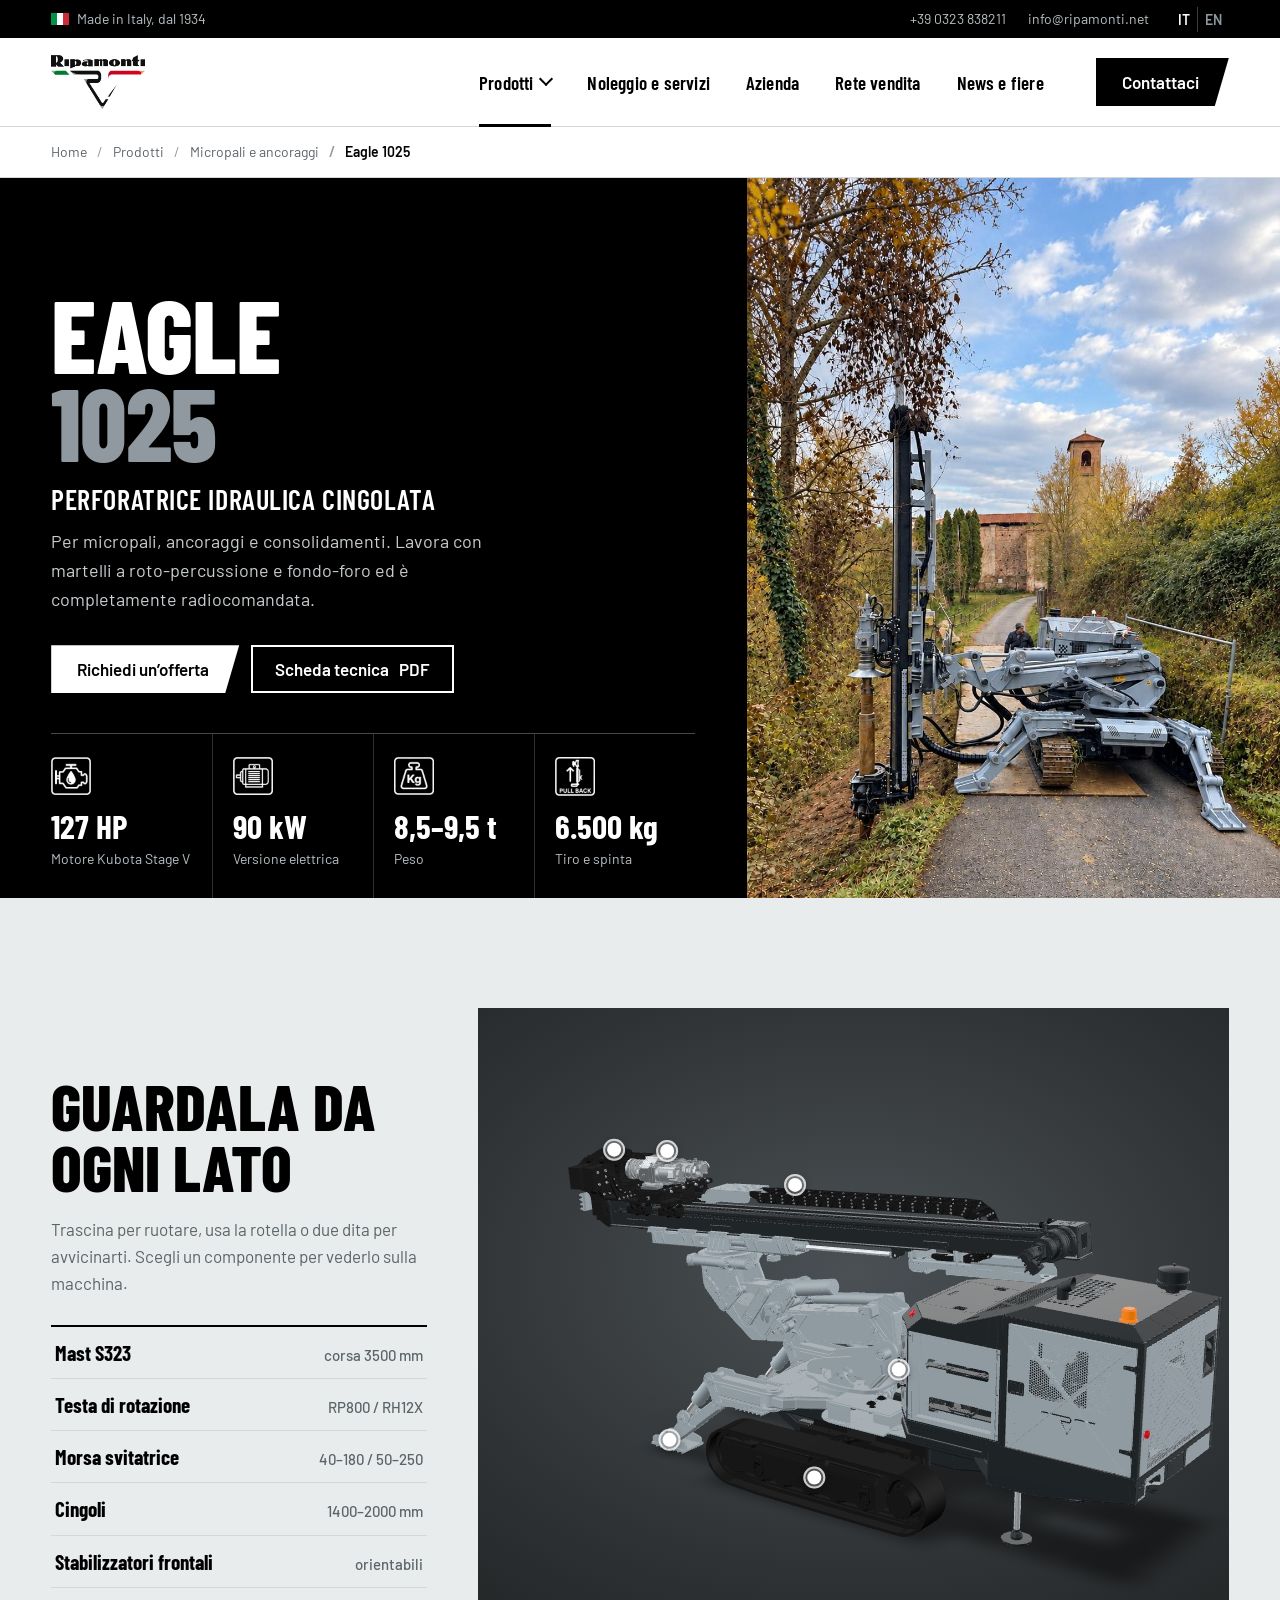
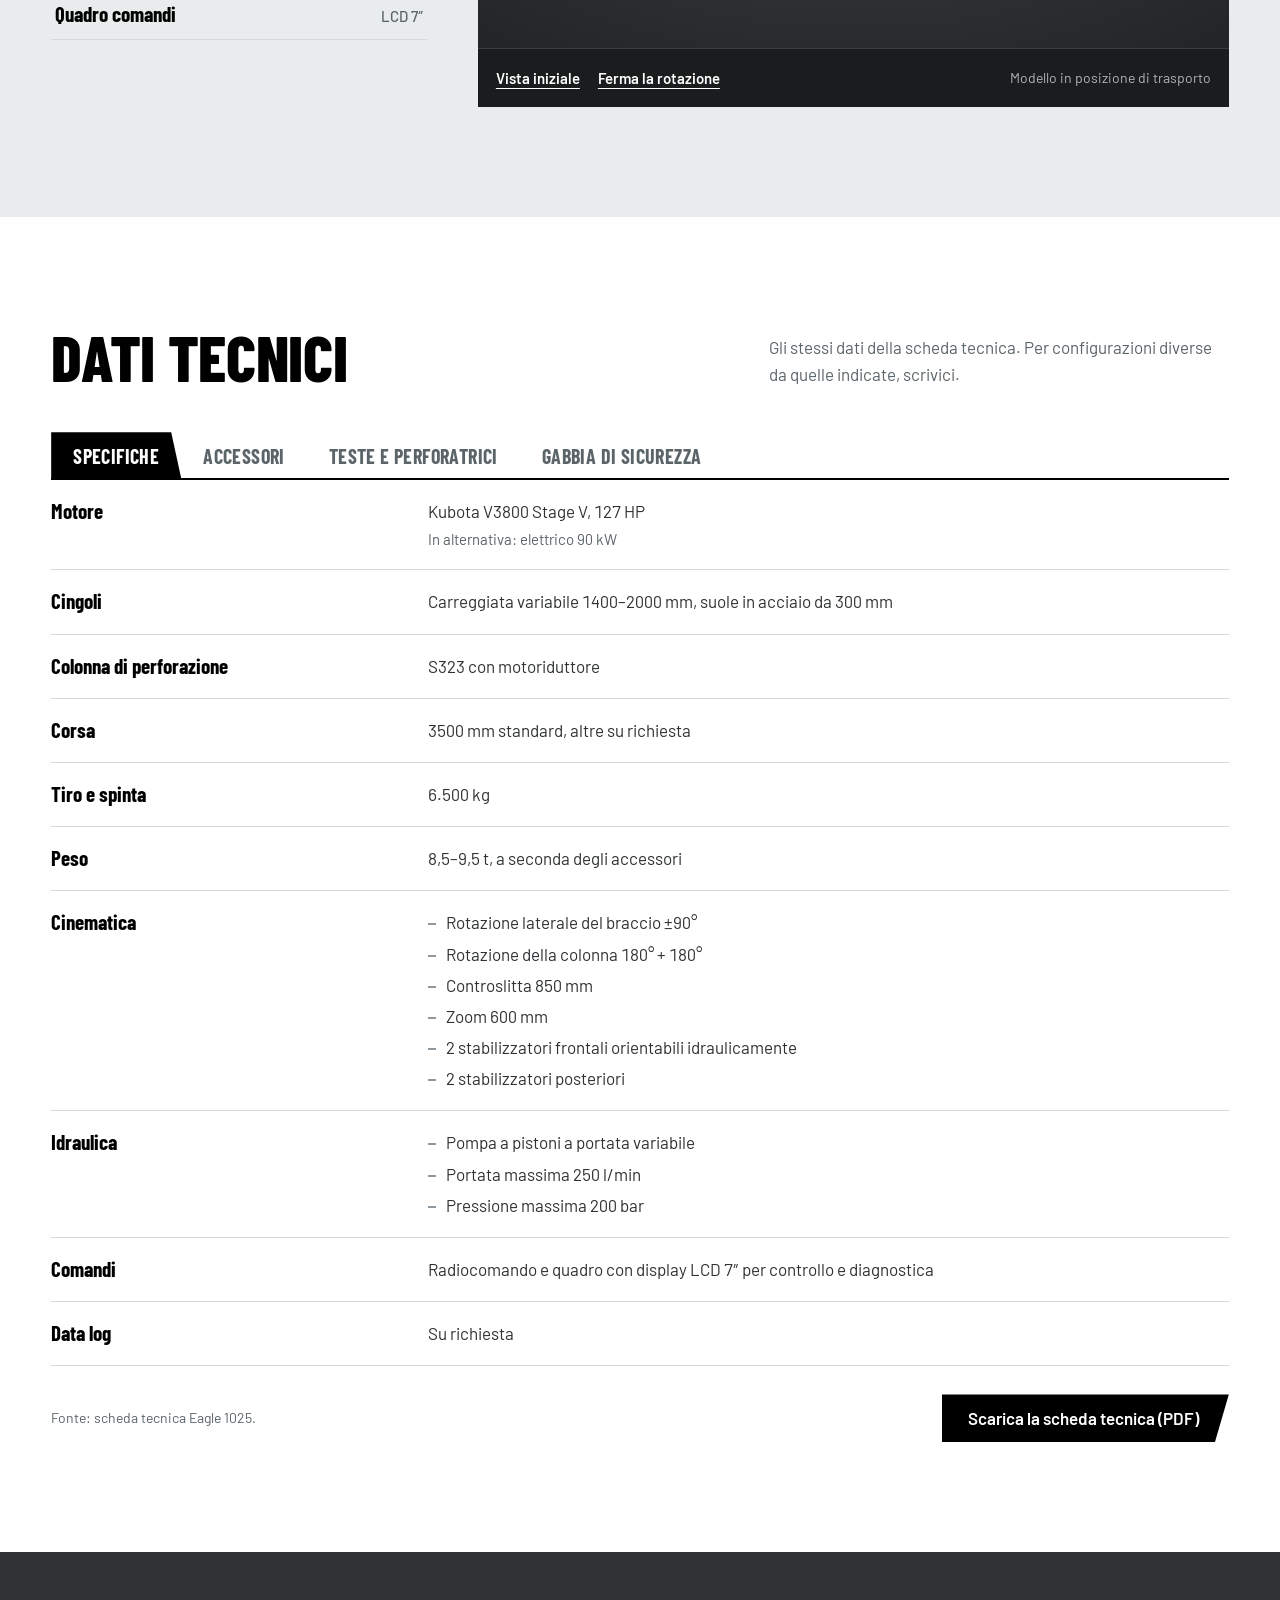
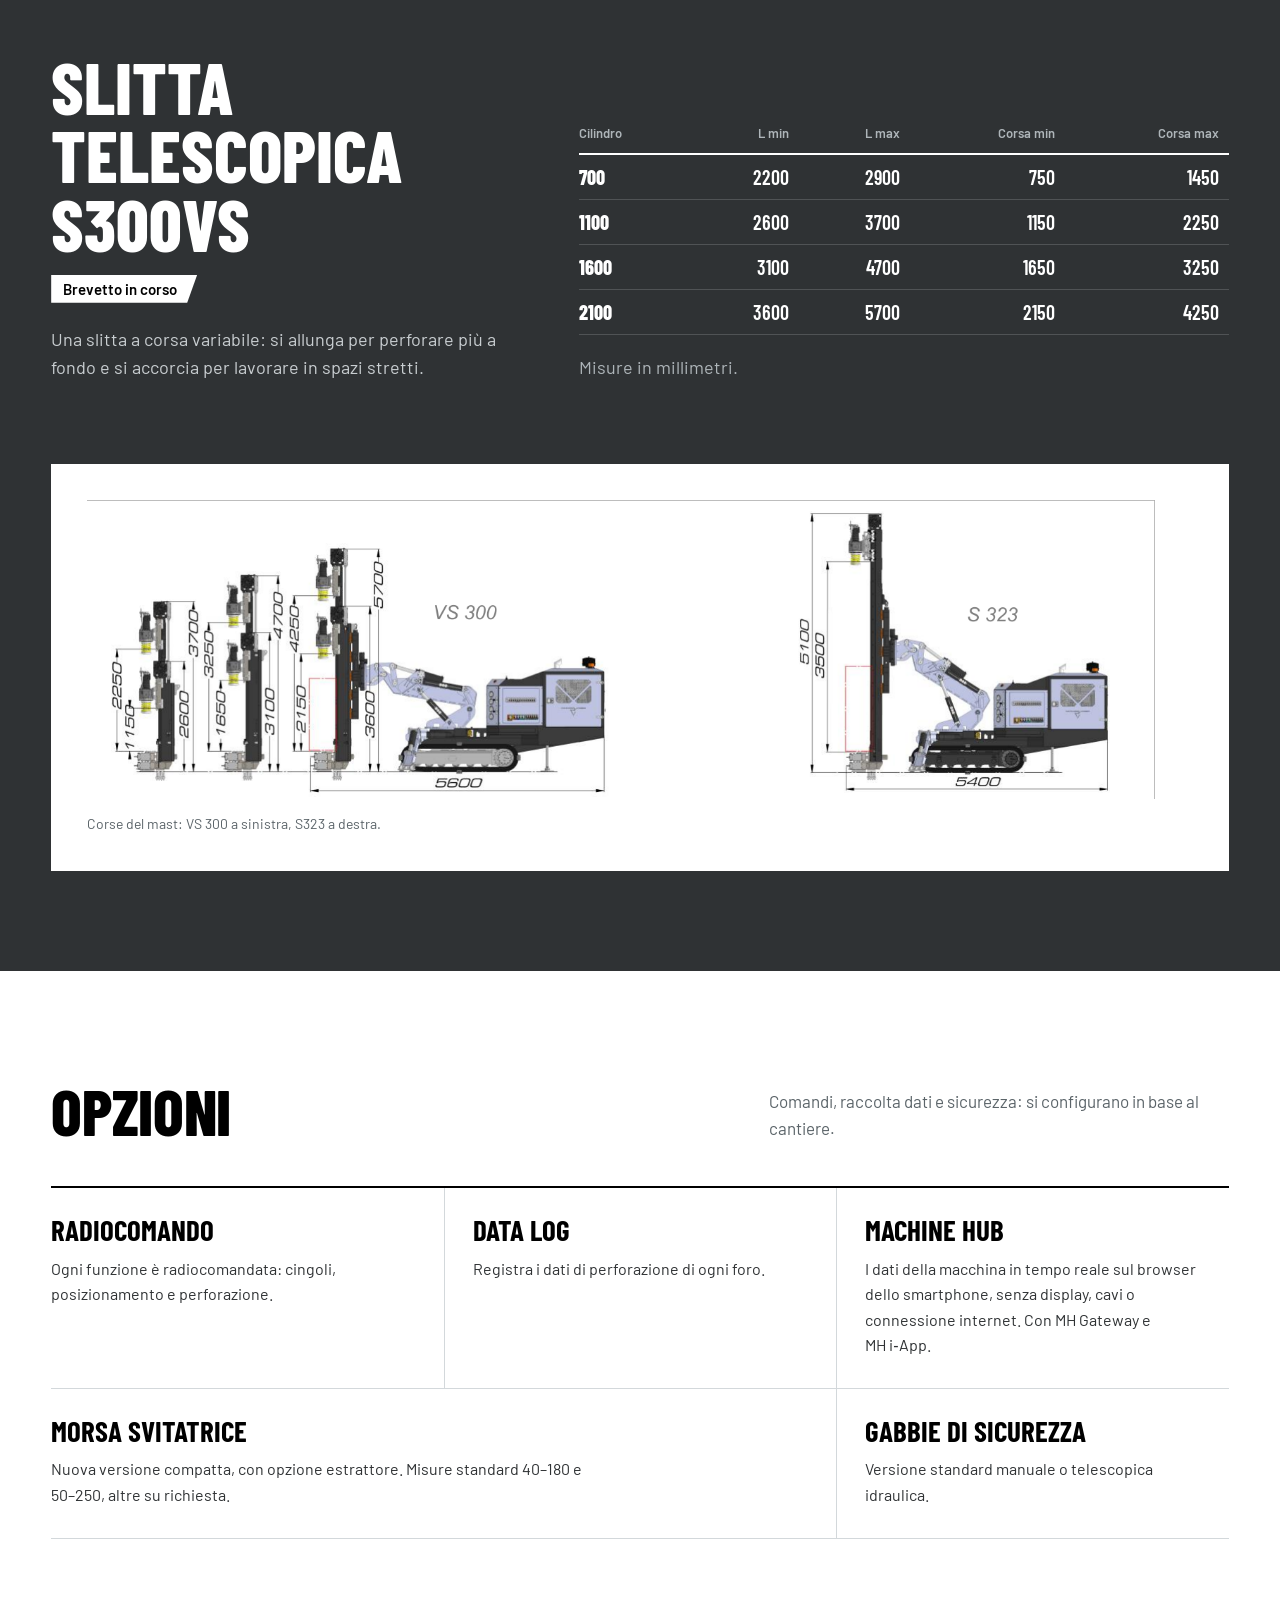
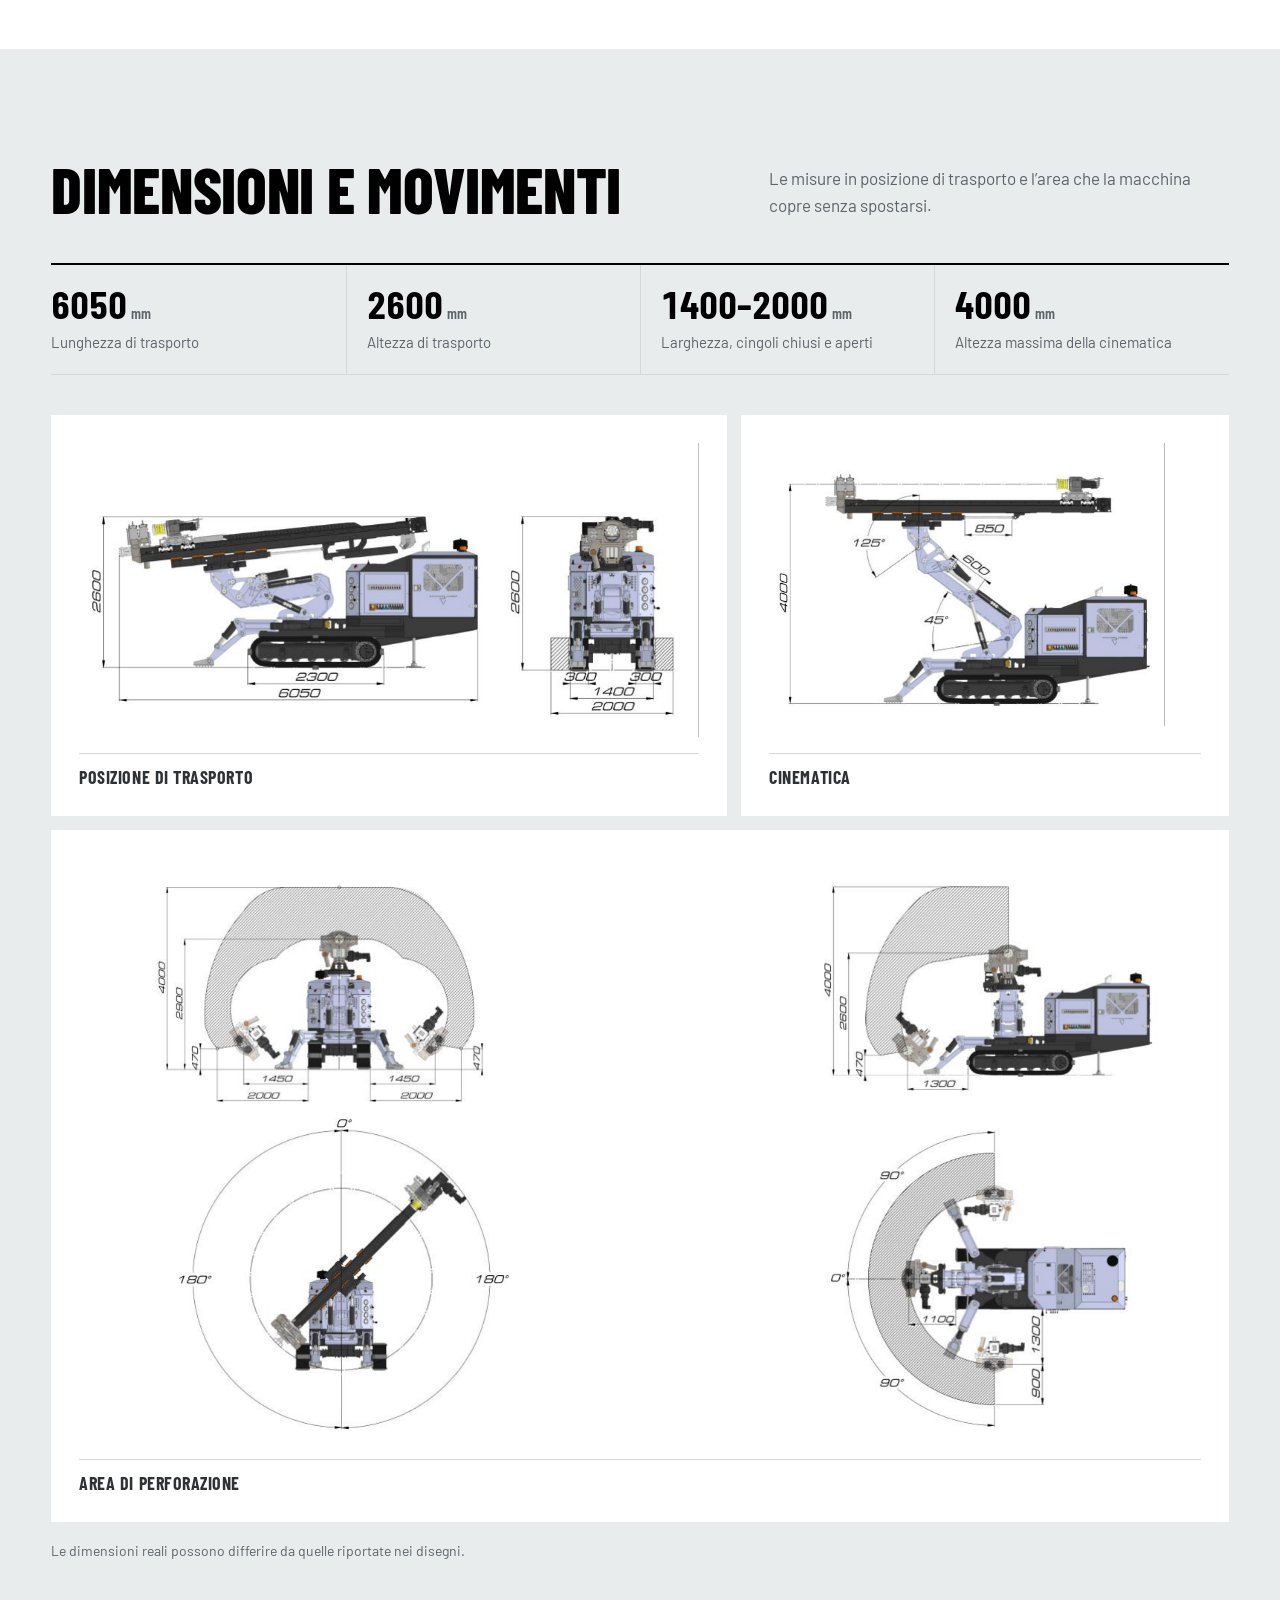
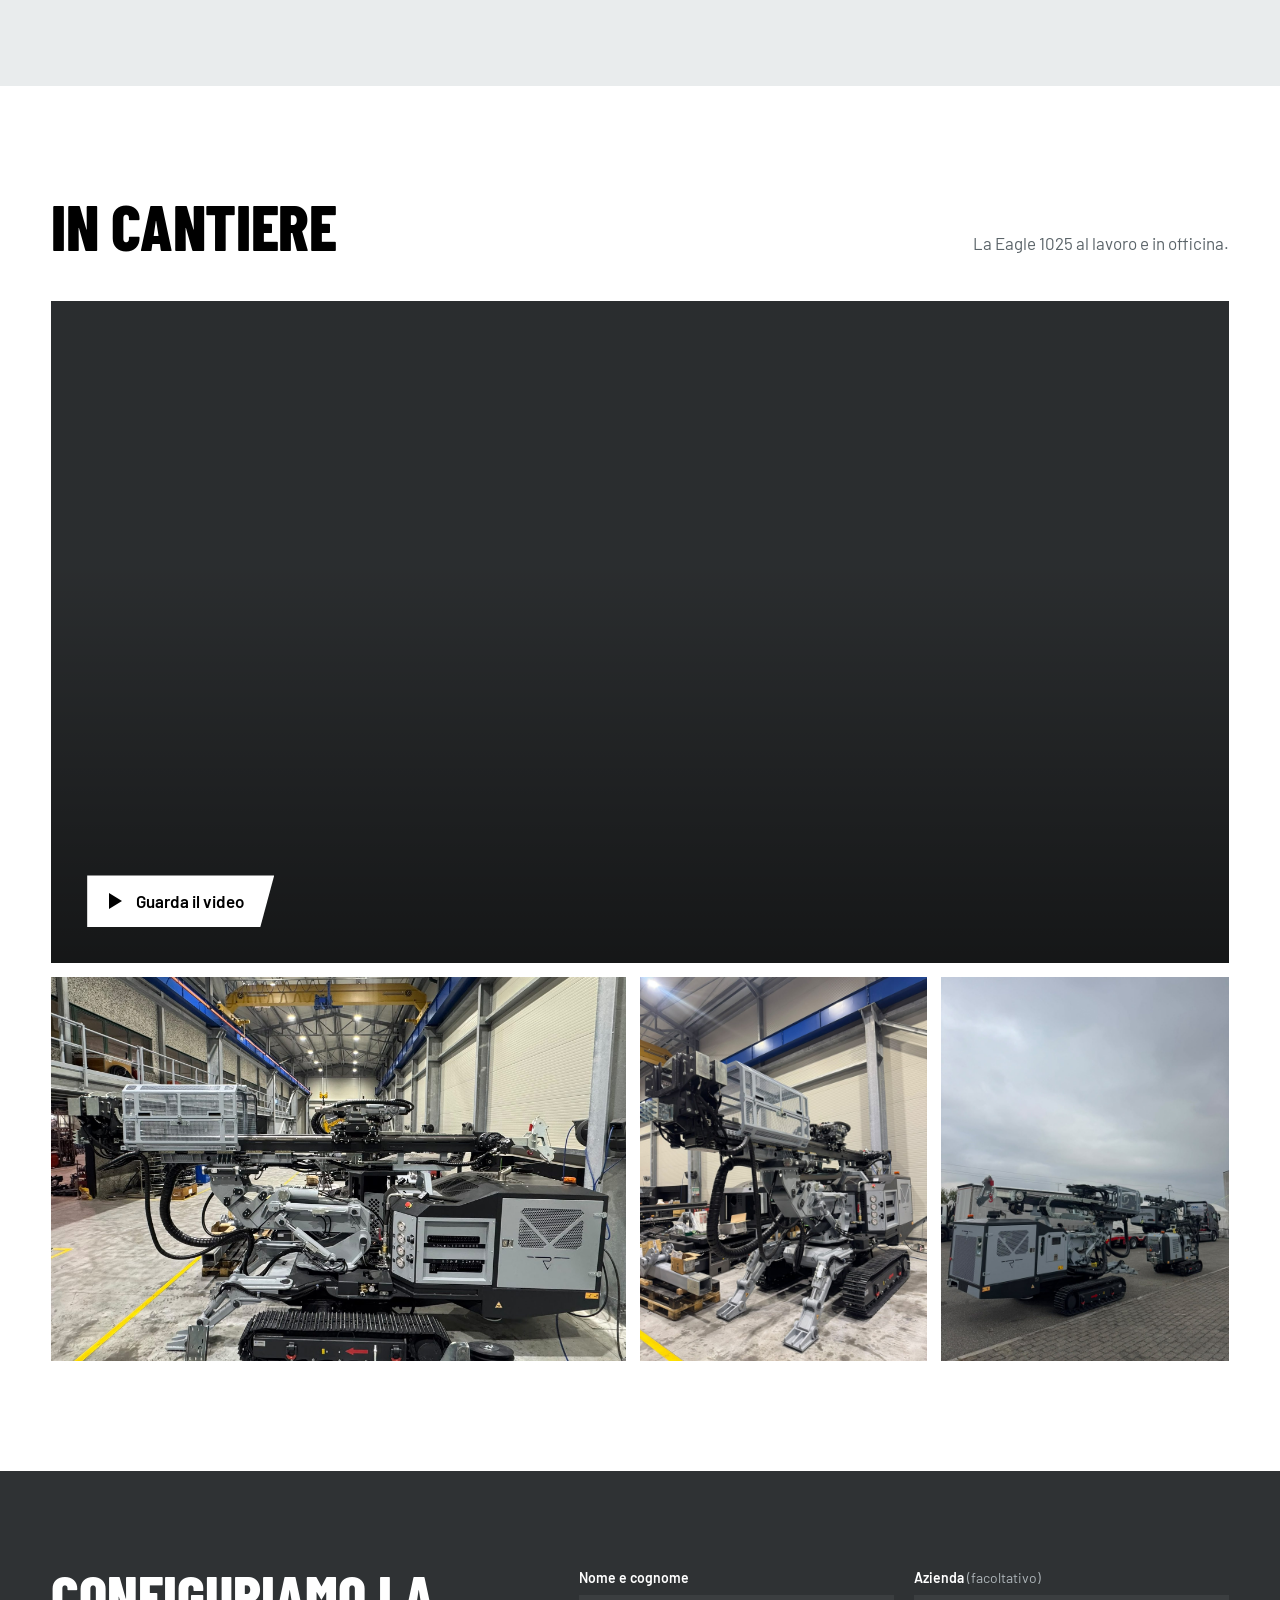
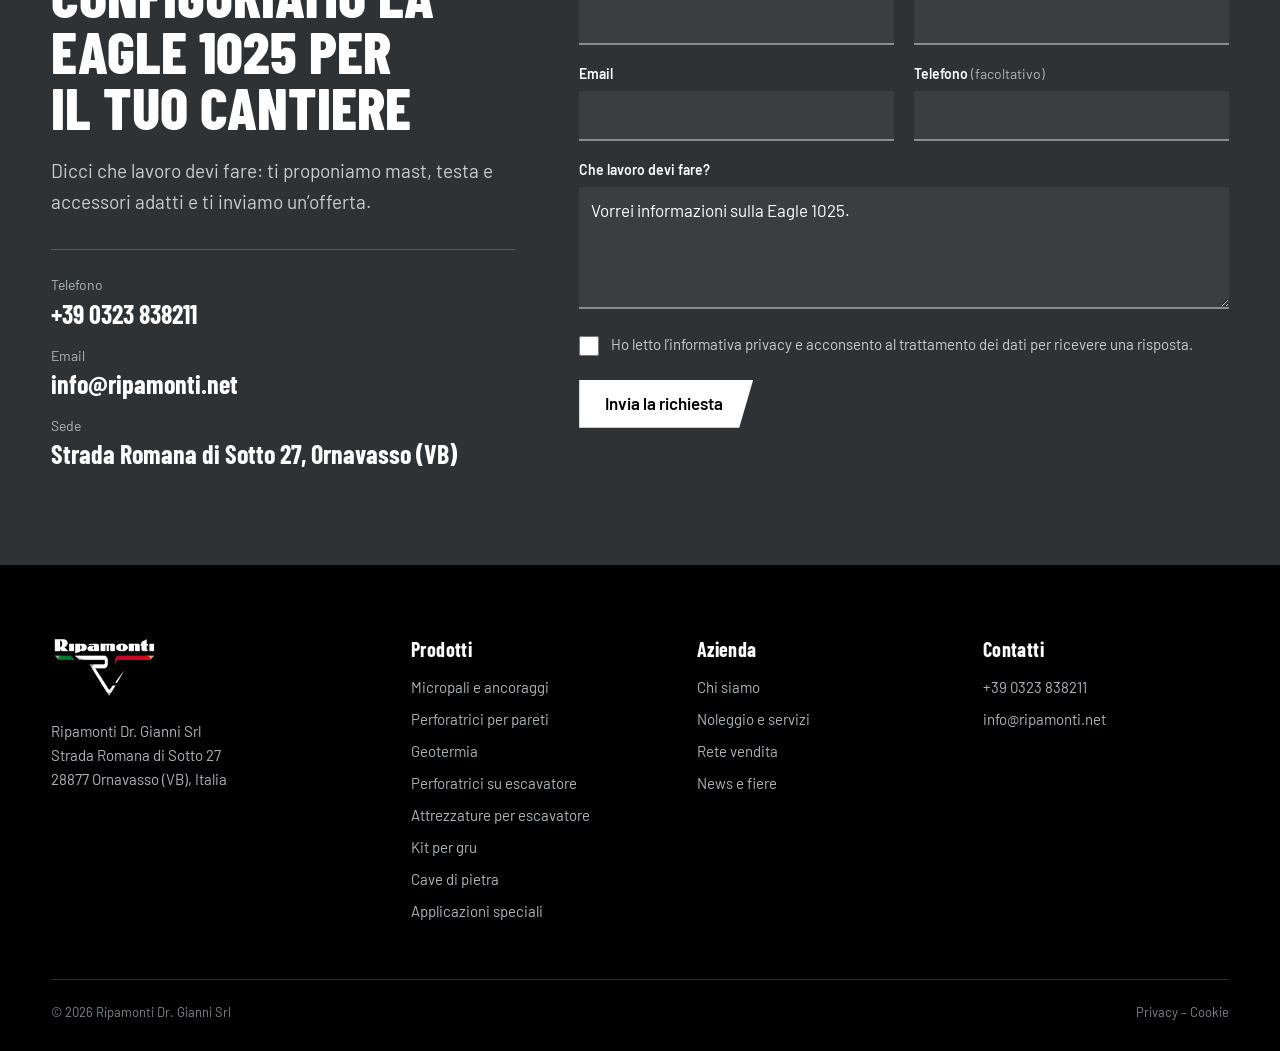
==== commit ff22c8bd: "Animazioni con il taglio obliquo delle brochure e pallini del 3D nascosti fino al caricamento - Tito" ====
--- a/bozza home/eagle-1025.html
+++ b/bozza home/eagle-1025.html
@@ -7,7 +7,9 @@
 <title>Eagle 1025 – Perforatrice idraulica cingolata | Ripamonti</title>
 <meta name="description" content="Eagle 1025: perforatrice idraulica cingolata per micropali e ancoraggi, completamente radiocomandata. Motore Kubota Stage V da 127 HP o elettrico da 90 kW.">
 <link rel="preload" href="assets/fonts/barlow-condensed-latin-700-normal.woff2" as="font" type="font/woff2" crossorigin>
-<link rel="stylesheet" href="assets/css/site.css">
+<link rel="stylesheet" href="assets/css/site.css?v=7">
+<script>/* arm entrance motion before first paint; drop it if site.js never runs */
+document.documentElement.classList.add('m');setTimeout(function(){var r=document.documentElement;if(!r.classList.contains('m-ok'))r.classList.remove('m')},2500);</script>
 <style>
 ::selection{background:var(--ral7021);color:var(--white)}
 
@@ -80,9 +82,22 @@
 .hs:hover .tag,.hs:focus-visible .tag,.hs.active .tag{display:block}
 .hs.active{box-shadow:0 0 0 7px rgba(255,255,255,.4),0 2px 10px 4px rgba(0,0,0,.45)}
 .hs[data-visible=false]{opacity:0;pointer-events:none}
+/* until the GLB is placed, model-viewer parks every hotspot in the top-left corner */
+model-viewer:not([loaded]) .hs{visibility:hidden}
+/* a slow ring tells the visitor the dots are clickable; it stops on the active one */
+@media (prefers-reduced-motion:no-preference){
+  .hs::after{content:"";position:absolute;inset:-4px;border-radius:50%;border:2px solid rgba(255,255,255,.7);animation:hs-ping 2.4s cubic-bezier(.16,1,.3,1) infinite;pointer-events:none}
+  .hs.active::after{animation:none;opacity:0}
+}
+@keyframes hs-ping{0%{transform:scale(1);opacity:.8}70%,100%{transform:scale(2.6);opacity:0}}
 .hs:focus-visible{outline:2px solid var(--focus);outline-offset:6px}
-.loading{position:absolute;inset:auto 0 50%;text-align:center;color:#E9ECED;font-size:15px;pointer-events:none}
-model-viewer[loaded]+.loading{display:none}
+/* loader: the Ripamonti mark floats over the stage while the GLB downloads, then fades out */
+.loading{position:absolute;inset:0 0 auto;height:clamp(360px,52vw,640px);display:flex;flex-direction:column;align-items:center;justify-content:center;gap:26px;pointer-events:none;transition:opacity .5s ease,visibility 0s linear .5s}
+.loading img{width:clamp(120px,16vw,180px);height:auto;animation:float 3.2s ease-in-out infinite}
+.loading::after{content:"";width:72px;height:10px;border-radius:50%;background:rgba(0,0,0,.45);filter:blur(4px);animation:float-shadow 3.2s ease-in-out infinite}
+@keyframes float{0%,100%{transform:translateY(0)}50%{transform:translateY(-12px)}}
+@keyframes float-shadow{0%,100%{transform:scaleX(1);opacity:.55}50%{transform:scaleX(.72);opacity:.3}}
+model-viewer[loaded]+.loading{opacity:0;visibility:hidden}
 .tools{display:flex;flex-wrap:wrap;align-items:center;gap:10px 18px;padding:14px 18px;border-top:1px solid rgba(255,255,255,.14);background:#1A1C1D;font-size:14px;color:#AEB5B9}
 .tools button{background:none;border:0;padding:6px 0;font:600 15px var(--body);color:var(--white);cursor:pointer;text-decoration:underline;text-underline-offset:4px}
 .tools button:focus-visible,.hs:focus-visible{outline-color:var(--white)}
@@ -251,18 +266,18 @@
           <div class="mega" id="mega-prodotti" hidden>
             <div class="wrap">
               <ul>
-                <li><a href="eagle-1025.html"><img src="assets/img/home/cat-micropali.jpg" alt=""><span><b>Micropali e ancoraggi</b><small>Birdie, Eagle, Minimek</small></span></a></li>
-                <li><a href="#"><img src="assets/img/home/cat-pareti.jpg" alt=""><span><b>Perforatrici per pareti</b><small>Speedy Drill, per lavori in parete e in fune</small></span></a></li>
-                <li><a href="#"><img src="assets/img/home/cat-geotermia.jpg" alt=""><span><b>Geotermia</b><small>Georig 520, 620, 820</small></span></a></li>
-                <li><a href="#"><img src="assets/img/home/cat-escavatore-perforatrici.jpg" alt=""><span><b>Perforatrici su escavatore</b><small>Excavator Drill ED</small></span></a></li>
-                <li><a href="#"><img src="assets/img/home/cat-escavatore-attrezzature.jpg" alt=""><span><b>Attrezzature per escavatore</b><small>Serie EX, slitte da montare sul braccio</small></span></a></li>
-                <li><a href="#"><img src="assets/img/home/cat-gru.jpg" alt=""><span><b>Kit di perforazione per gru</b><small>Per lavorare dove l’escavatore non arriva</small></span></a></li>
-                <li><a href="#"><img src="assets/img/home/cat-cave.jpg" alt=""><span><b>Cave di pietra</b><small>ED Cava, RLD, serie TB</small></span></a></li>
-                <li><a href="#"><img src="assets/img/home/cat-speciali.jpg" alt=""><span><b>Applicazioni speciali</b><small>TBM e macchine su misura</small></span></a></li>
+                <li><a href="eagle-1025.html"><img src="assets/img/home/cat-micropali.jpg" alt="" loading="lazy"><span><b>Micropali e ancoraggi</b><small>Birdie, Eagle, Minimek</small></span></a></li>
+                <li><a href="#"><img src="assets/img/home/cat-pareti.jpg" alt="" loading="lazy"><span><b>Perforatrici per pareti</b><small>Speedy Drill, per lavori in parete e in fune</small></span></a></li>
+                <li><a href="#"><img src="assets/img/home/cat-geotermia.jpg" alt="" loading="lazy"><span><b>Geotermia</b><small>Georig 520, 620, 820</small></span></a></li>
+                <li><a href="#"><img src="assets/img/home/cat-escavatore-perforatrici.jpg" alt="" loading="lazy"><span><b>Perforatrici su escavatore</b><small>Excavator Drill ED</small></span></a></li>
+                <li><a href="#"><img src="assets/img/home/cat-escavatore-attrezzature.jpg" alt="" loading="lazy"><span><b>Attrezzature per escavatore</b><small>Serie EX, slitte da montare sul braccio</small></span></a></li>
+                <li><a href="#"><img src="assets/img/home/cat-gru.jpg" alt="" loading="lazy"><span><b>Kit di perforazione per gru</b><small>Per lavorare dove l’escavatore non arriva</small></span></a></li>
+                <li><a href="#"><img src="assets/img/home/cat-cave.jpg" alt="" loading="lazy"><span><b>Cave di pietra</b><small>ED Cava, RLD, serie TB</small></span></a></li>
+                <li><a href="#"><img src="assets/img/home/cat-speciali.jpg" alt="" loading="lazy"><span><b>Applicazioni speciali</b><small>TBM e macchine su misura</small></span></a></li>
                 <li class="all"><a href="index.html#linee">Tutte le linee di prodotto</a></li>
               </ul>
               <a class="feat" href="eagle-1025.html">
-                <img src="assets/img/eagle-lato.jpg" alt="">
+                <img src="assets/img/eagle-lato.jpg" alt="" loading="lazy">
                 <div><em>Novità</em><b>Eagle 1025</b><span>Perforatrice idraulica cingolata, anche in versione elettrica.</span></div>
               </a>
             </div>
@@ -336,7 +351,7 @@
           <button class="hs" slot="hotspot-stab" id="hs-stab" data-position="0.45m 1.1m 2.25m" data-normal="0m 0m 1m"><span class="tag">Stabilizzatori frontali<b>Orientabili</b></span></button>
           <button class="hs" slot="hotspot-panel" id="hs-panel" data-position="2.88m 2.25m 2.21m" data-normal="0m 0m 1m"><span class="tag">Quadro comandi<b>LCD 7″</b></span></button>
         </model-viewer>
-        <p class="loading" aria-hidden="true">Caricamento del modello 3D…</p>
+        <div class="loading" role="status"><img src="assets/img/logo-ripamonti-bianco.png" alt="" width="700" height="416"><span class="sr">Caricamento del modello 3D</span></div>
         <div class="tools">
           <button type="button" id="mv-reset">Vista iniziale</button>
           <button type="button" id="mv-spin" aria-pressed="true">Ferma la rotazione</button>
@@ -560,7 +575,7 @@
 self.ModelViewerElement.meshoptDecoderLocation = 'assets/js/meshopt_decoder.js';
 </script>
 <script type="module" src="assets/js/model-viewer.min.js"></script>
-<script src="assets/js/site.js"></script>
+<script src="assets/js/site.js?v=7"></script>
 <script>
 (function(){
   // tabs
--- a/bozza home/assets/css/site.css
+++ b/bozza home/assets/css/site.css
@@ -145,3 +145,22 @@
 .site-foot .legal{display:flex;flex-wrap:wrap;justify-content:space-between;gap:12px;border-top:1px solid #2A2D2F;margin-top:48px;padding-top:22px;font-size:13px;color:#7C858A}
 @media (max-width:900px){.site-foot .cols{grid-template-columns:1fr 1fr}}
 @media (max-width:560px){.site-foot .cols{grid-template-columns:1fr}}
+
+/* motion – content is visible by default. html.m (set in <head>) arms the entrance states and
+   site.js adds .in as elements reach the viewport. The headline wipe reuses the brochure's slanted cut. */
+@media (prefers-reduced-motion:no-preference){
+  .m :is(.hero h1,.p-hero h1,.p-hero figure,.sec-head h2,.viewer h2,.vs h2,.reach h2,.feature h2,.history h2):not(.in){clip-path:polygon(-10% -25%,-10% -25%,-22% 125%,-22% 125%)}
+  .m :is(.hero h1,.p-hero h1,.p-hero figure,.sec-head h2,.viewer h2,.vs h2,.reach h2,.feature h2,.history h2){clip-path:polygon(-10% -25%,122% -25%,110% 125%,-22% 125%);transition:clip-path .95s cubic-bezier(.16,1,.3,1) var(--d,0ms)}
+  .m :is(.hero .sub,.hero .actions,.p-hero .kind,.p-hero .lead,.p-hero .actions,.feature .kind,.reach .intro,.sec-head p,
+         .facts>li,.keyspecs>li,.kpis>li,.lines>li,.svc>li,.opts>li,.keydims>li,.timeline>li,.hs-list>li,.brands li){transition:opacity .6s cubic-bezier(.16,1,.3,1) var(--d,0ms),transform .6s cubic-bezier(.16,1,.3,1) var(--d,0ms)}
+  .m :is(.hero .sub,.hero .actions,.p-hero .kind,.p-hero .lead,.p-hero .actions,.feature .kind,.reach .intro,.sec-head p,
+         .facts>li,.keyspecs>li,.kpis>li,.lines>li,.svc>li,.opts>li,.keydims>li,.timeline>li,.hs-list>li,.brands li):not(.in){opacity:0;transform:translateY(18px)}
+
+  /* feedback: menus and tab panels arrive instead of popping */
+  .mega:not([hidden]){animation:drop-in .24s cubic-bezier(.16,1,.3,1)}
+  [role=tabpanel]:not([hidden]){animation:panel-in .3s cubic-bezier(.16,1,.3,1)}
+  .btn{transition:background-color .15s,transform .2s cubic-bezier(.16,1,.3,1)}
+  .btn:active{transform:translateY(1px)}
+}
+@keyframes drop-in{from{opacity:0;transform:translateY(-8px)}}
+@keyframes panel-in{from{opacity:0;transform:translateY(8px)}}
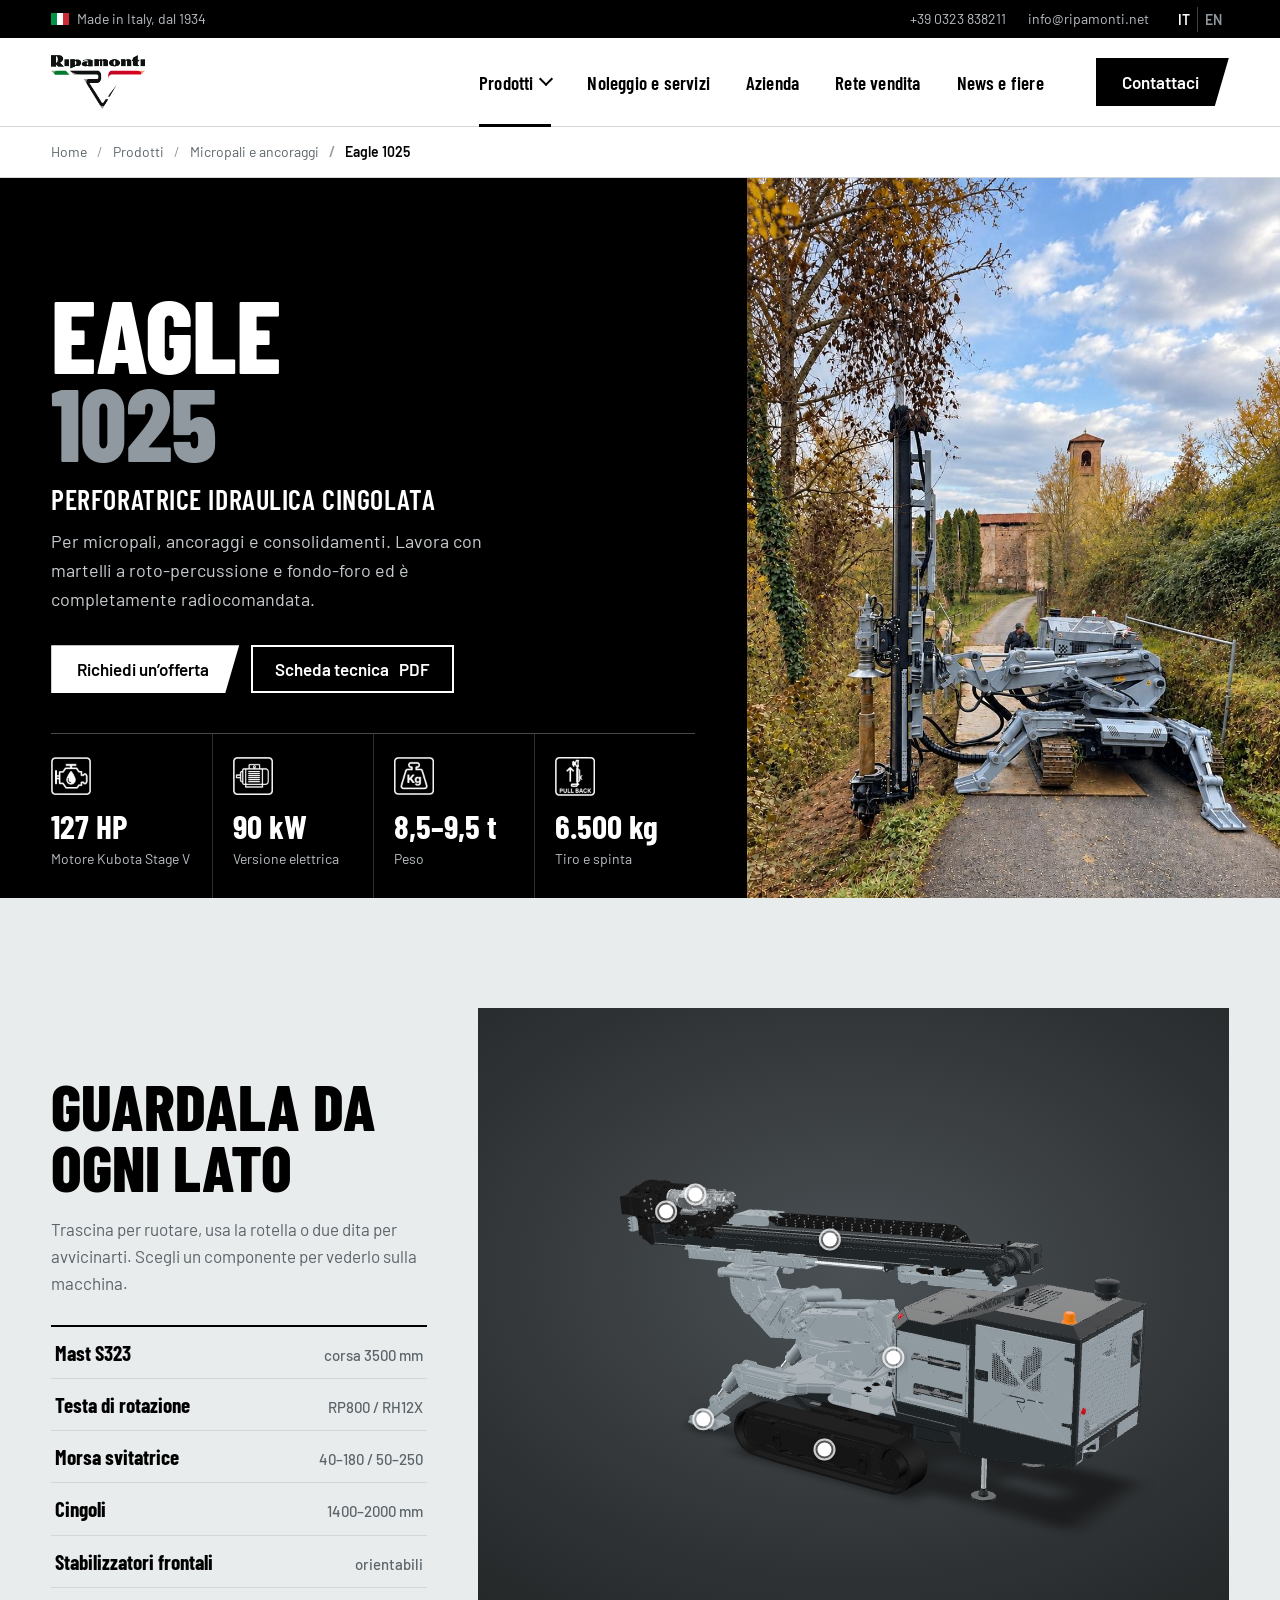
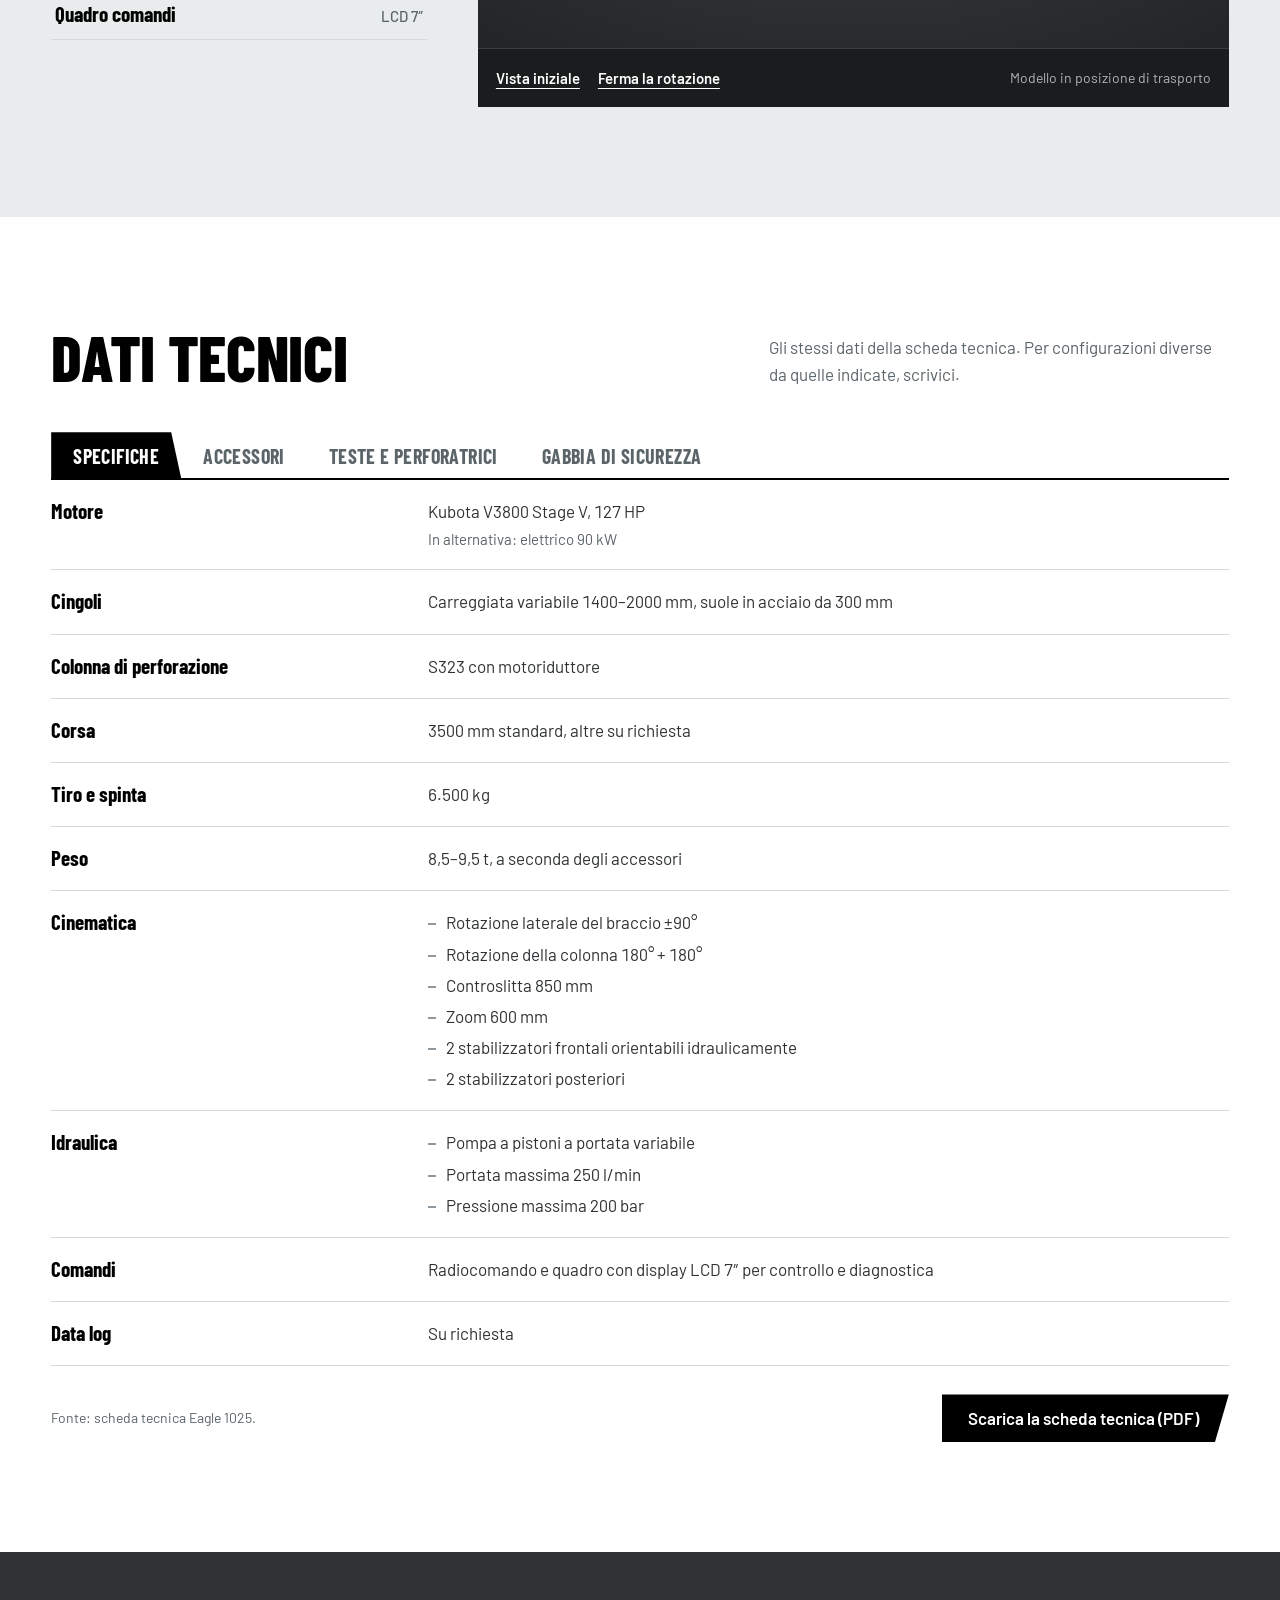
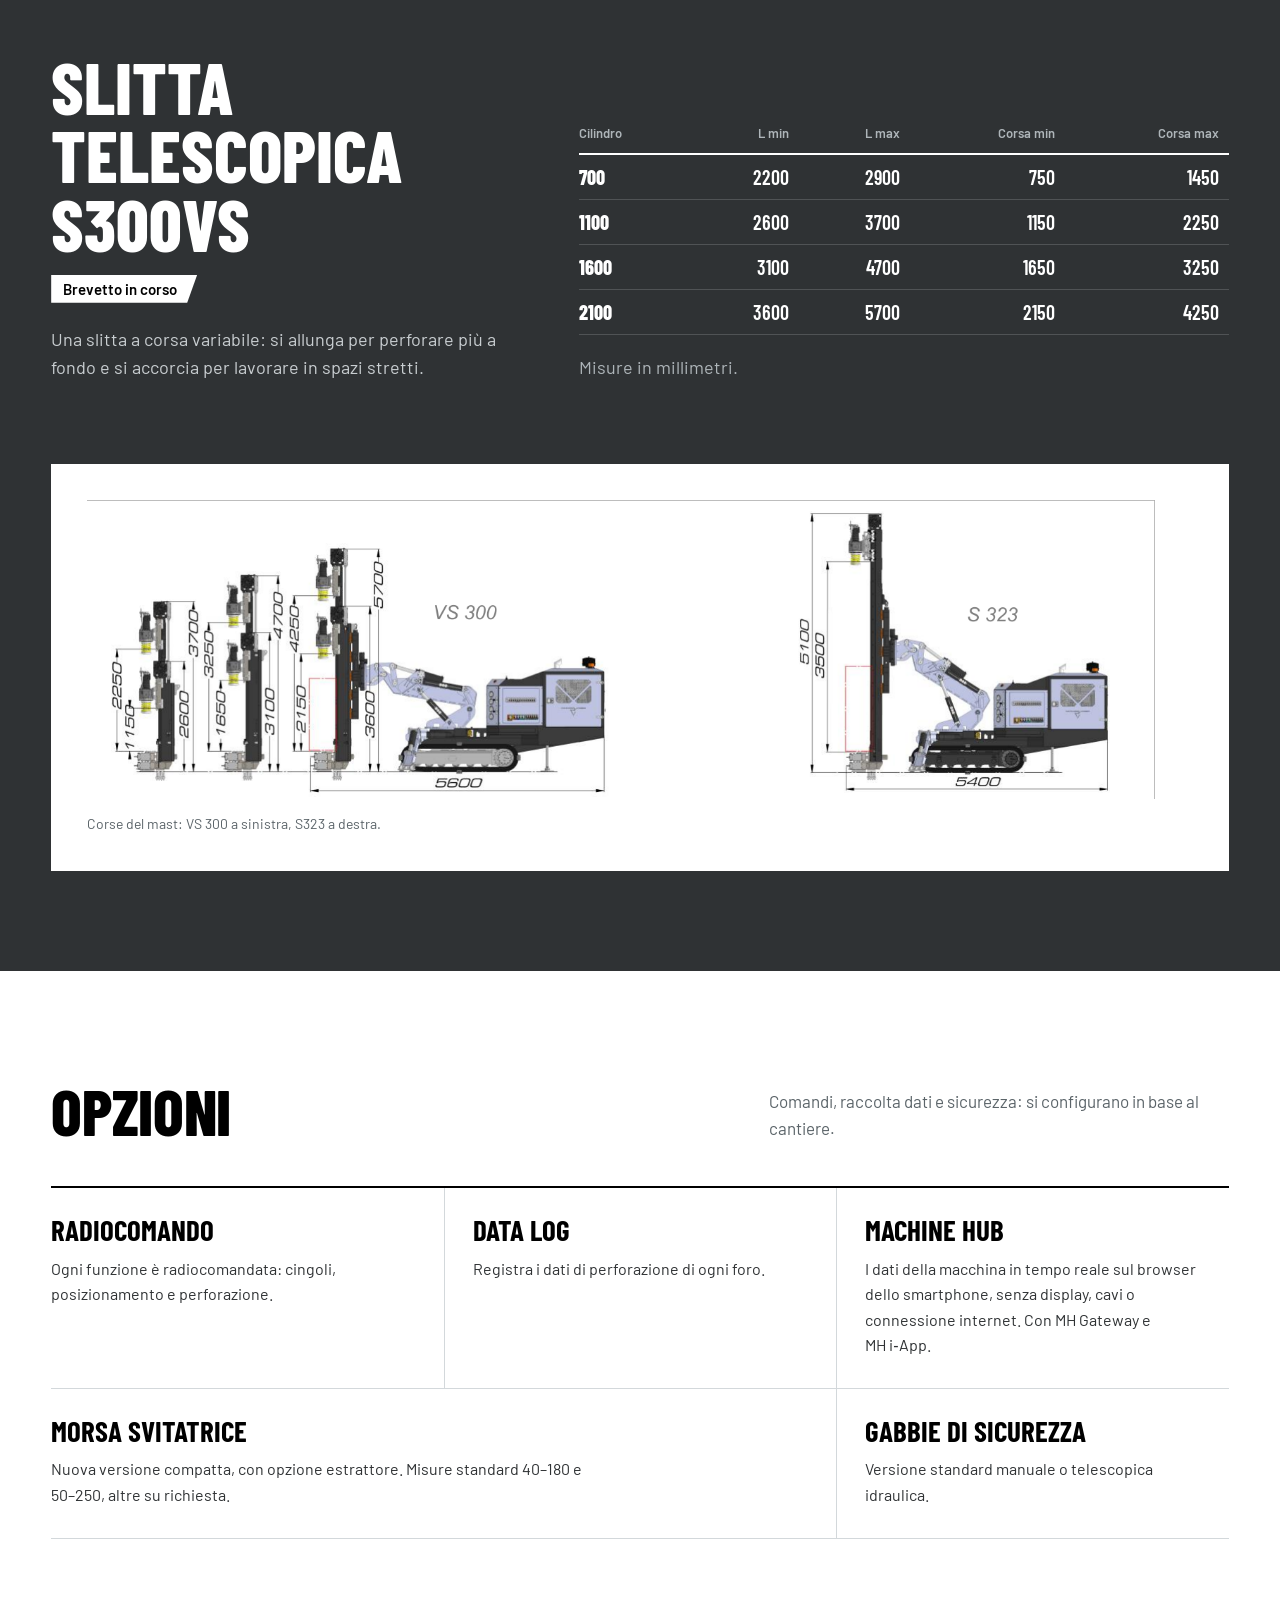
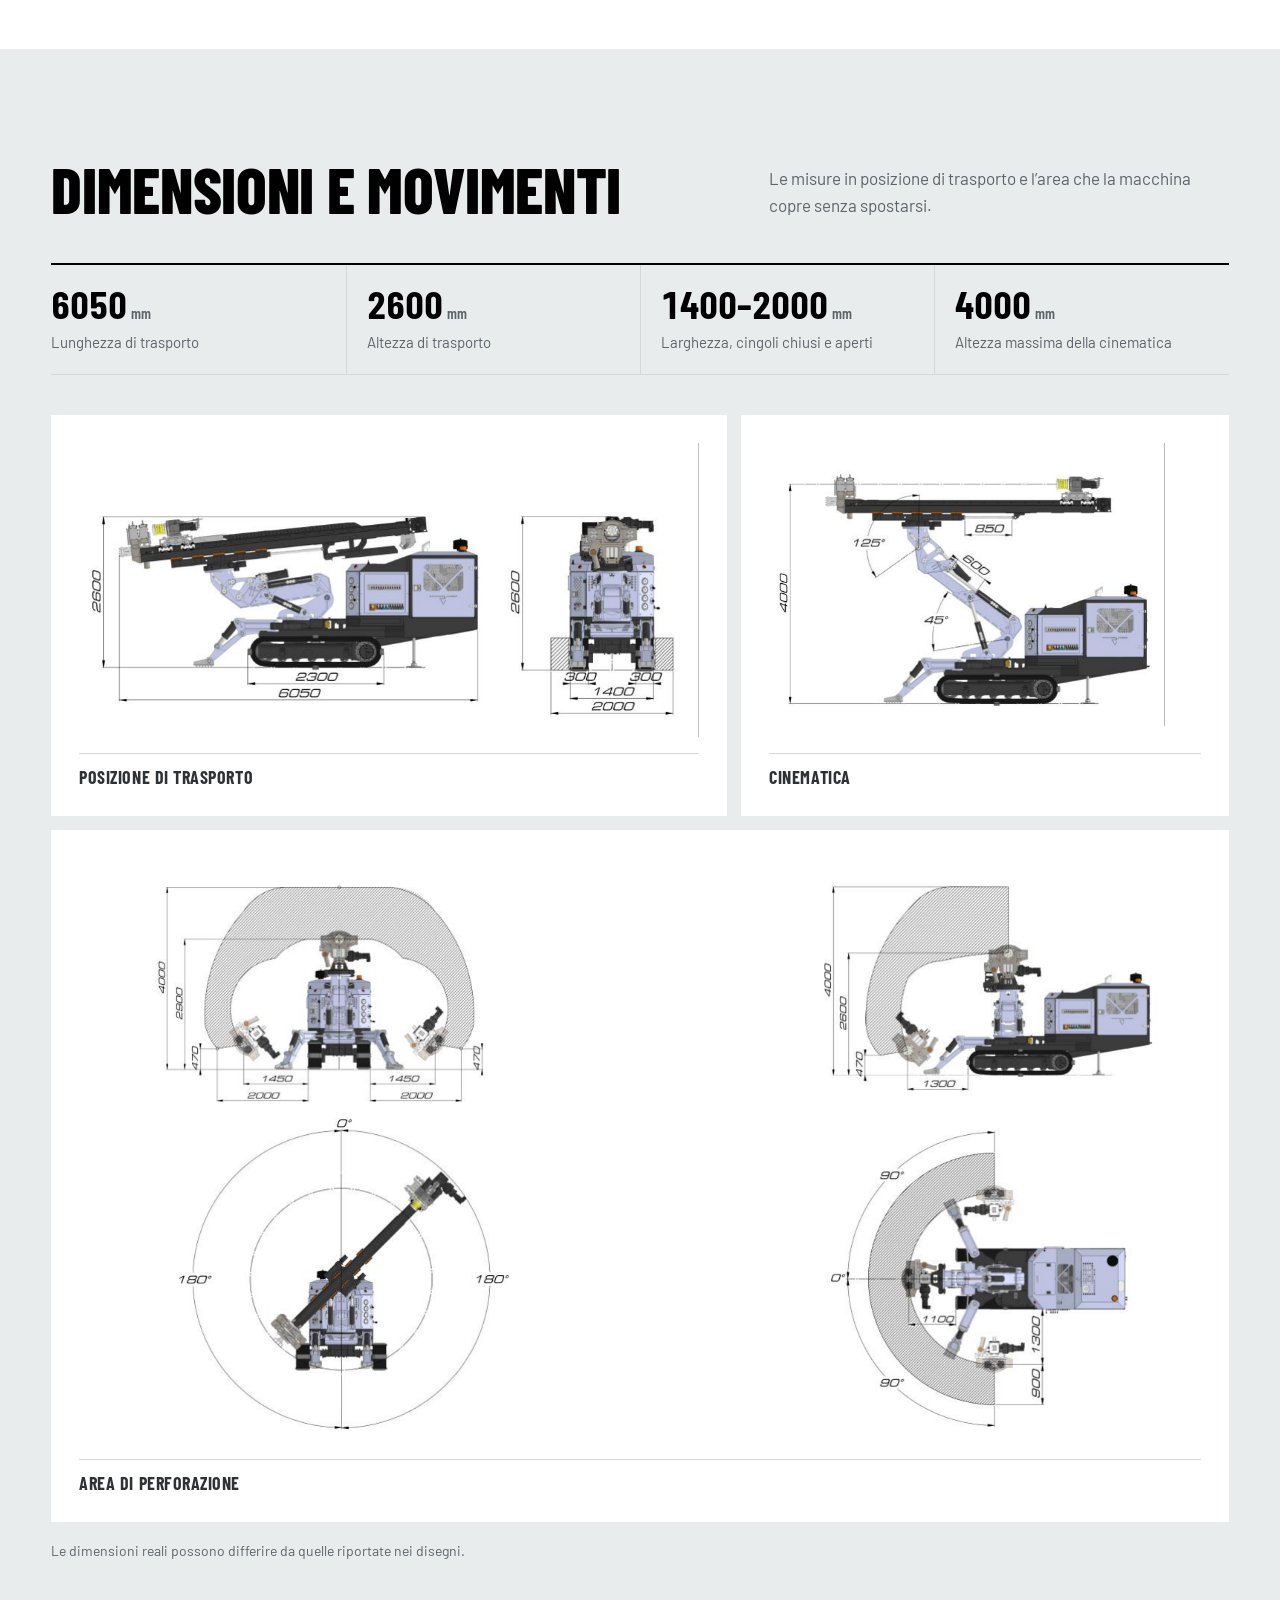
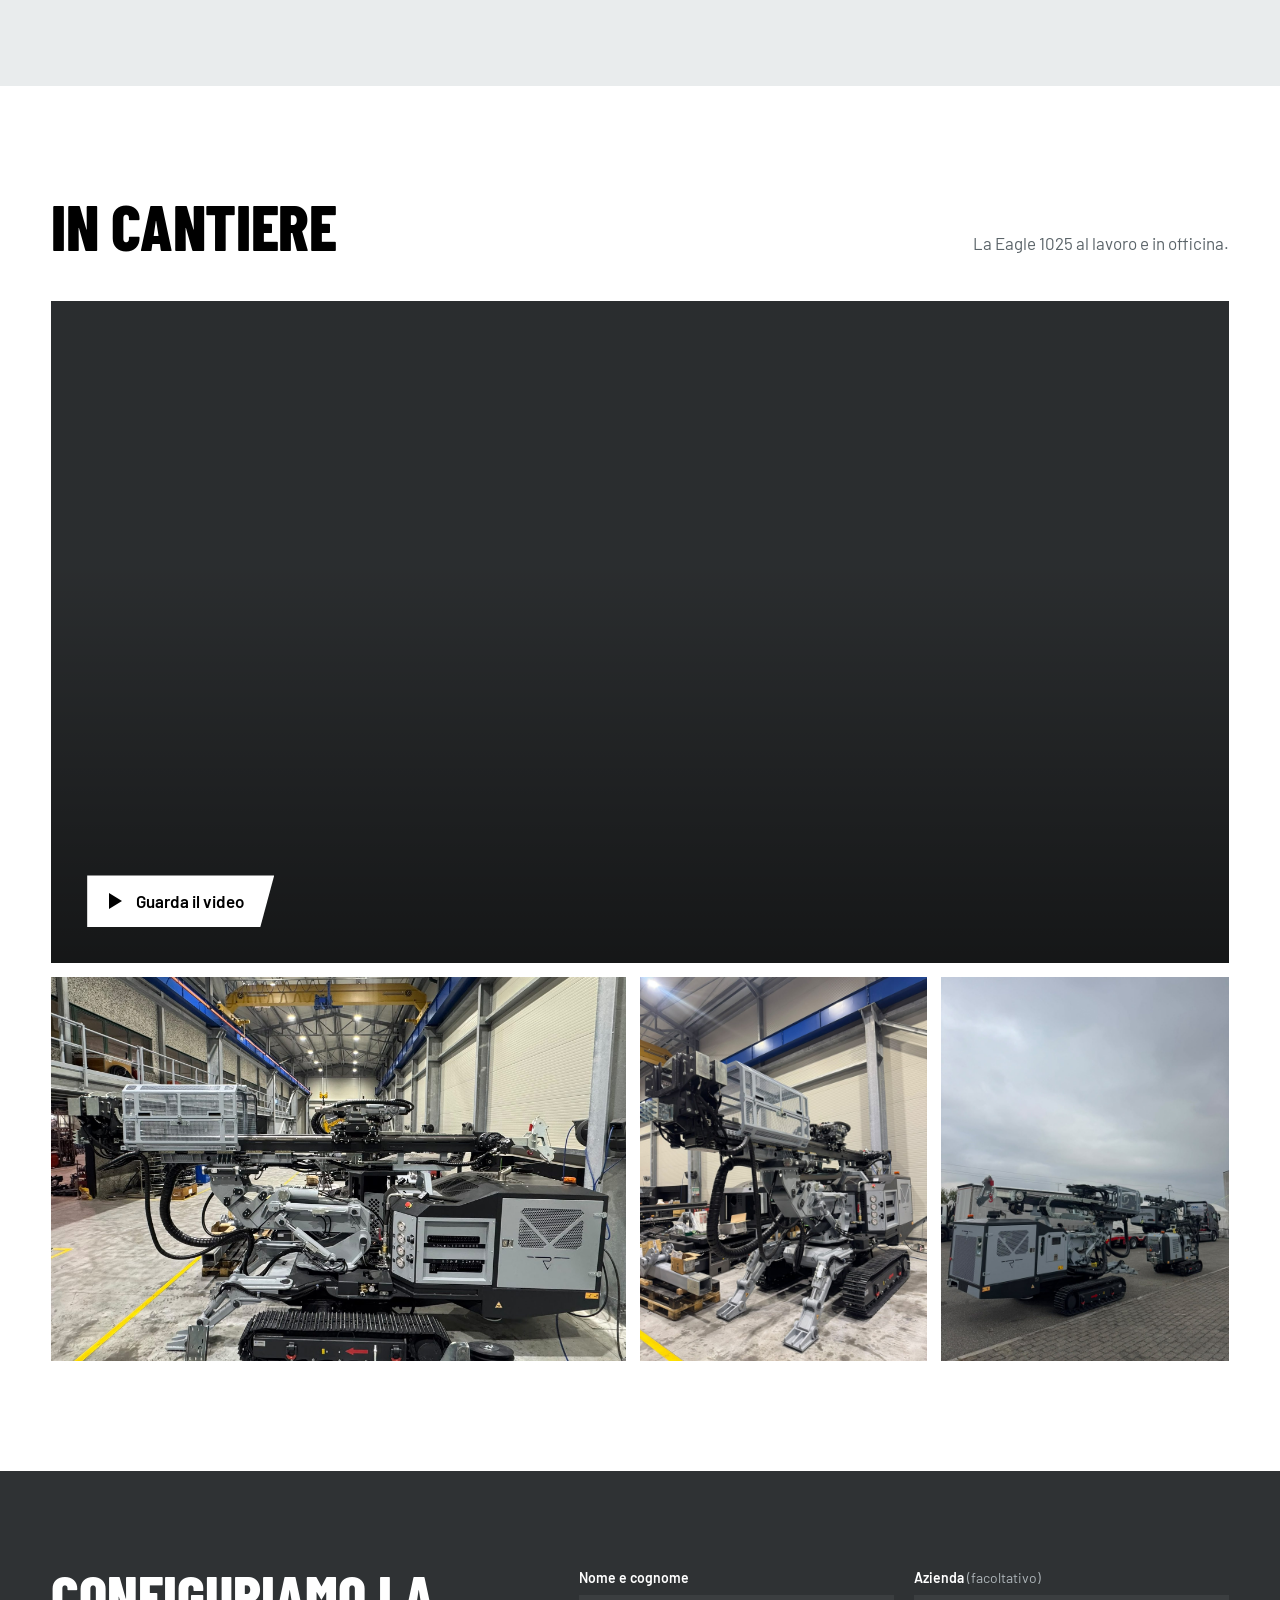
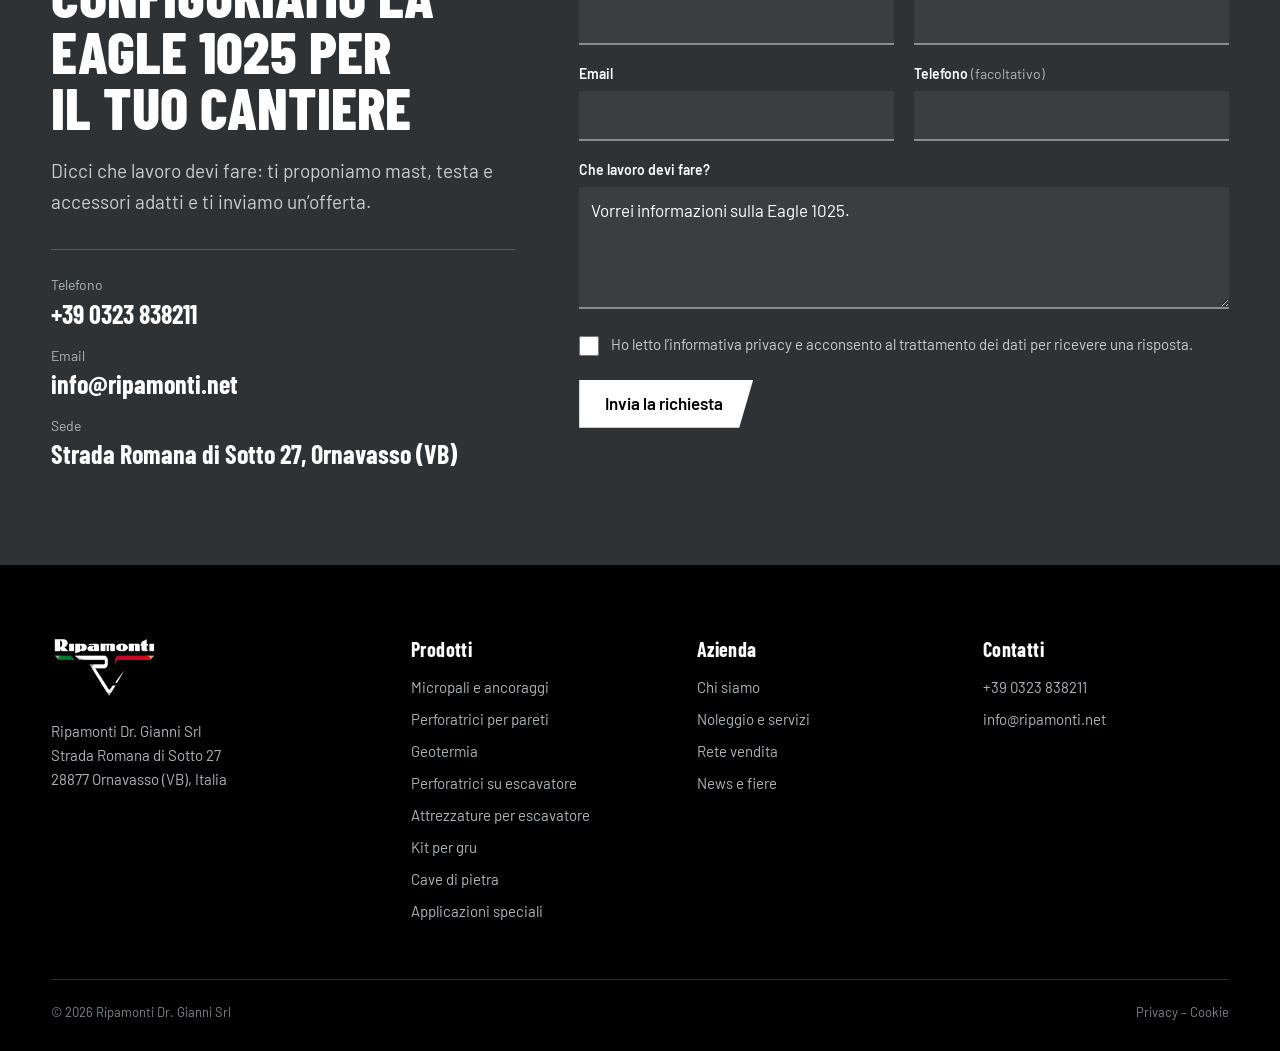
==== commit 69dd1dcb: "3D: inquadratura adattiva, punti sulla geometria reale, etichette sempre nella cornice - camera-orbi" ====
--- a/bozza home/eagle-1025.html
+++ b/bozza home/eagle-1025.html
@@ -80,6 +80,8 @@
 .hs .tag{display:none;position:absolute;left:24px;top:50%;transform:translateY(-50%);white-space:nowrap;background:var(--white);color:var(--black);font:600 14px/1 var(--body);padding:8px 12px 9px;pointer-events:none;box-shadow:0 6px 18px rgba(0,0,0,.35)}
 .hs .tag b{display:block;font:700 19px/1.05 var(--display);margin-top:3px}
 .hs:hover .tag,.hs:focus-visible .tag,.hs.active .tag{display:block}
+.hs.flip .tag{left:auto;right:24px}
+.hs.below .tag{left:50%;top:26px;transform:translateX(calc(-50% + var(--dx,0px)))}
 .hs.active{box-shadow:0 0 0 7px rgba(255,255,255,.4),0 2px 10px 4px rgba(0,0,0,.45)}
 .hs[data-visible=false]{opacity:0;pointer-events:none}
 /* until the GLB is placed, model-viewer parks every hotspot in the top-left corner */
@@ -343,13 +345,13 @@
         </ul>
       </div>
       <div class="stage">
-        <model-viewer id="mv" src="assets/model/eagle-1025.glb" alt="Modello 3D della Eagle 1025 in posizione di trasporto" camera-controls touch-action="pan-y" auto-rotate auto-rotate-delay="2500" rotation-per-second="12deg" interaction-prompt="none" shadow-intensity="1.6" shadow-softness=".6" exposure="0.8" tone-mapping="neutral" environment-image="neutral" field-of-view="22deg" camera-orbit="35deg 72deg 85%" min-camera-orbit="auto 20deg auto" max-camera-orbit="auto 95deg auto" interpolation-decay="120">
-          <button class="hs" slot="hotspot-mast" id="hs-mast" data-position="1.6m 3.52m 1.86m" data-normal="0m 1m 0m"><span class="tag">Mast S323<b>Corsa 3500 mm</b></span></button>
-          <button class="hs" slot="hotspot-head" id="hs-head" data-position="-0.05m 3.56m 1.58m" data-normal="0m 1m 0m"><span class="tag">Testa di rotazione<b>RP800 / RH12X</b></span></button>
-          <button class="hs" slot="hotspot-clamp" id="hs-clamp" data-position="-0.68m 3.5m 1.6m" data-normal="-1m 0m 0m"><span class="tag">Morsa svitatrice<b>40–180 / <span class="nw">50–250</span></b></span></button>
-          <button class="hs" slot="hotspot-track" id="hs-track" data-position="2.3m 1.3m 2.57m" data-normal="0m 0m 1m"><span class="tag">Cingoli<b>1400–2000 mm</b></span></button>
+        <model-viewer id="mv" src="assets/model/eagle-1025.glb" alt="Modello 3D della Eagle 1025 in posizione di trasporto" camera-controls touch-action="pan-y" auto-rotate auto-rotate-delay="2500" rotation-per-second="12deg" interaction-prompt="none" shadow-intensity="1.6" shadow-softness=".6" exposure="0.8" tone-mapping="neutral" environment-image="neutral" field-of-view="22deg" camera-orbit="35deg 72deg auto" min-camera-orbit="auto 20deg auto" max-camera-orbit="auto 95deg auto" interpolation-decay="120">
+          <button class="hs" slot="hotspot-mast" id="hs-mast" data-position="1.7m 3.19m 1.587m" data-normal="0m 1m 0m"><span class="tag">Mast S323<b>Corsa 3500 mm</b></span></button>
+          <button class="hs" slot="hotspot-head" id="hs-head" data-position="-0.05m 3.455m 1.684m" data-normal="0m 1m 0m"><span class="tag">Testa di rotazione<b>RP800 / RH12X</b></span></button>
+          <button class="hs" slot="hotspot-clamp" id="hs-clamp" data-position="-0.579m 3.166m 1.58m" data-normal="-1m 0m 0m"><span class="tag">Morsa svitatrice<b>40–180 / <span class="nw">50–250</span></b></span></button>
+          <button class="hs" slot="hotspot-track" id="hs-track" data-position="2.3m 1.27m 2.528m" data-normal="0m 0m 1m"><span class="tag">Cingoli<b>1400–2000 mm</b></span></button>
           <button class="hs" slot="hotspot-stab" id="hs-stab" data-position="0.45m 1.1m 2.25m" data-normal="0m 0m 1m"><span class="tag">Stabilizzatori frontali<b>Orientabili</b></span></button>
-          <button class="hs" slot="hotspot-panel" id="hs-panel" data-position="2.88m 2.25m 2.21m" data-normal="0m 0m 1m"><span class="tag">Quadro comandi<b>LCD 7″</b></span></button>
+          <button class="hs" slot="hotspot-panel" id="hs-panel" data-position="2.88m 2.27m 2.143m" data-normal="-0.77m 0m 0.64m"><span class="tag">Quadro comandi<b>LCD 7″</b></span></button>
         </model-viewer>
         <div class="loading" role="status"><img src="assets/img/logo-ripamonti-bianco.png" alt="" width="700" height="416"><span class="sr">Caricamento del modello 3D</span></div>
         <div class="tools">
@@ -600,7 +602,7 @@
   }
   mv.addEventListener('load',onModel);
   customElements.whenDefined('model-viewer').then(function(){ if(mv.loaded) onModel(); });
-  document.getElementById('mv-reset').addEventListener('click',function(){mv.cameraOrbit='35deg 72deg 85%';mv.cameraTarget='auto auto auto';mv.fieldOfView='22deg';clearActive()});
+  document.getElementById('mv-reset').addEventListener('click',function(){mv.cameraOrbit='35deg 72deg auto';mv.cameraTarget='auto auto auto';mv.fieldOfView='22deg';clearActive()});
   spin.addEventListener('click',function(){setSpin(!mv.autoRotate)});
   var listBtns=[].slice.call(document.querySelectorAll('.hs-list button'));
   function clearActive(){listBtns.forEach(function(b){b.setAttribute('aria-pressed','false')});[].forEach.call(document.querySelectorAll('.hs'),function(h){h.classList.remove('active')})}
@@ -613,7 +615,24 @@
     mv.cameraTarget=p[0]+'m '+p[1]+'m '+p[2]+'m';
     mv.cameraOrbit=(id==='hs-clamp'?'-60deg':id==='hs-head'||id==='hs-mast'?'20deg':'15deg')+' 70deg 7m';
   }
-  listBtns.forEach(function(b){b.addEventListener('click',function(){focusHs(b.dataset.hs)})});
+  // keep the label inside the stage: dots in the right half open their label to the left
+  function placeTag(h){
+    var tag=h.querySelector('.tag'), r=h.getBoundingClientRect(), m=mv.getBoundingClientRect(), w=tag.offsetWidth||190, pad=8;
+    var right=r.right+24+w<=m.right-pad, left=r.left-24-w>=m.left+pad;
+    h.classList.toggle('flip', !right && left);
+    h.classList.toggle('below', !right && !left);
+    // centred under the dot, nudged so it never leaves the stage
+    var cx=(r.left+r.right)/2, shift=Math.min(Math.max(cx-w/2, m.left+pad), m.right-pad-w)-(cx-w/2);
+    tag.style.setProperty('--dx', (!right && !left ? shift : 0)+'px');
+  }
+  [].forEach.call(document.querySelectorAll('.hs'),function(h){ ['pointerenter','focus'].forEach(function(ev){ h.addEventListener(ev,function(){placeTag(h)}); }); });
+  mv.addEventListener('camera-change',function(){ var a=document.querySelector('.hs.active'); if(a) placeTag(a); });
+  var stage=document.querySelector('.stage');
+  listBtns.forEach(function(b){b.addEventListener('click',function(){
+    focusHs(b.dataset.hs);
+    // on phones the list sits under the model: bring the model back into view
+    var r=stage.getBoundingClientRect(); if(r.top<60||r.bottom>window.innerHeight) stage.scrollIntoView({block:'start'});
+  })});
   [].forEach.call(document.querySelectorAll('.hs'),function(h){h.addEventListener('click',function(){focusHs(h.id)})});
 
   // video: YouTube loads only on click
